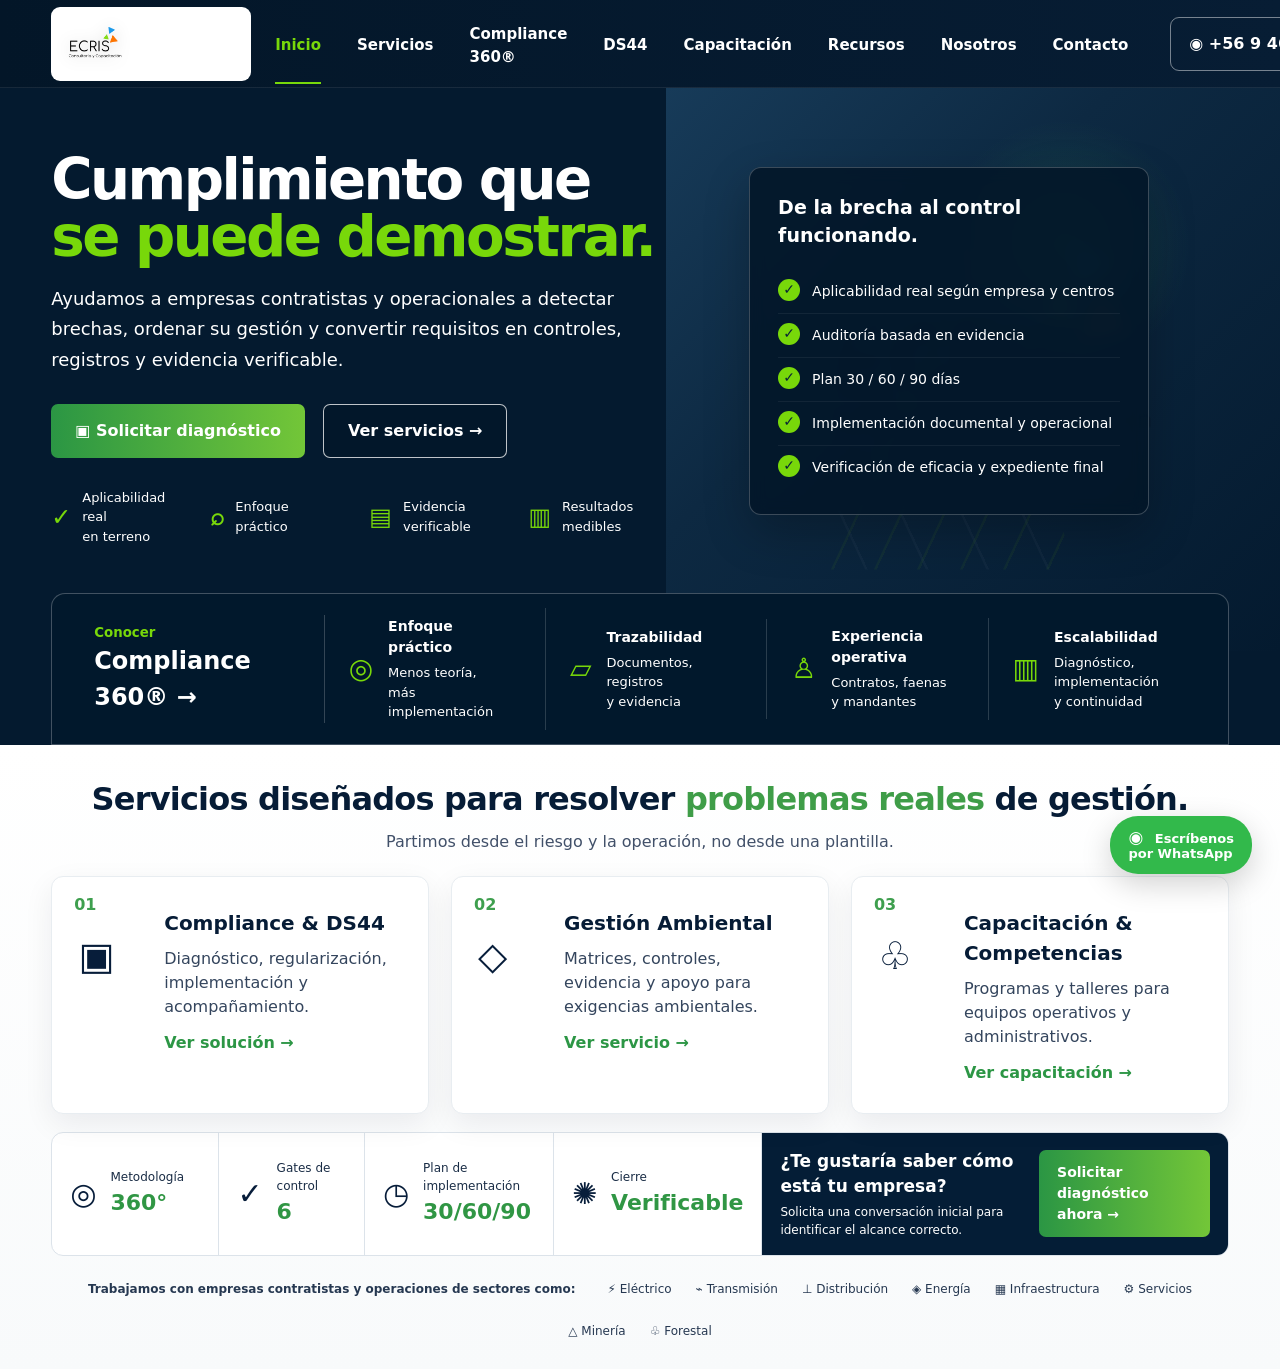
==== index.html @ ca7d7c3d "Mejorar contraste del logo ECRIS en inicio" ====
<!doctype html>
<html lang="es">
<head>
<meta charset="utf-8">
<meta name="viewport" content="width=device-width,initial-scale=1">
<title>ECRIS | Consultoría, Cumplimiento y Capacitación</title>
<meta name="description" content="ECRIS ayuda a empresas contratistas y operacionales a detectar brechas, ordenar su gestión y convertir requisitos en controles, registros y evidencia verificable.">
<meta name="robots" content="index,follow">
<meta property="og:type" content="website">
<meta property="og:title" content="ECRIS | Cumplimiento que se puede demostrar">
<meta property="og:description" content="Consultoría técnica, DS44, gestión ambiental, documentación y capacitación para empresas con operación en terreno.">
<meta property="og:locale" content="es_CL">
<link rel="stylesheet" href="./assets/css/styles.css">
</head>
<body>
<header class="site-header">
  <div class="container nav-wrap">
    <a class="logo-link" href="./index.html" aria-label="ECRIS Inicio"><span style="background:#fff;border-radius:9px;padding:3px 9px;display:inline-flex"><img src="./ECRIS%20logo%201.png" alt="ECRIS Consultoría y Capacitación" class="logo-img"></span></a>
    <button class="menu-btn" aria-label="Abrir menú">☰</button>
    <nav class="menu">
      <a class="active" href="./index.html">Inicio</a><a href="./servicios/">Servicios</a><a href="./compliance360.html">Compliance 360®</a><a href="./compliance360.html">DS44</a><a href="./capacitacion.html">Capacitación</a><a href="./recursos/">Recursos</a><a href="./nosotros.html">Nosotros</a><a href="./contacto.html">Contacto</a>
    </nav>
    <a class="wa-top" href="https://wa.me/56946656213?text=Hola%20ECRIS,%20quiero%20solicitar%20informaci%C3%B3n" target="_blank" rel="noopener">◉ +56 9 4665 6213</a>
  </div>
</header>
<main>
<section class="hero-modern"><div class="hero-bg"></div><div class="container hero-layout"><div class="hero-copy"><h1>Cumplimiento que<br><span>se puede demostrar.</span></h1><p>Ayudamos a empresas contratistas y operacionales a detectar brechas, ordenar su gestión y convertir requisitos en controles, registros y evidencia verificable.</p><div class="hero-actions"><a class="btn btn-green" href="./contacto.html">▣ Solicitar diagnóstico</a><a class="btn btn-outline" href="./servicios/">Ver servicios →</a></div><div class="micro-benefits"><div><b>✓</b><span>Aplicabilidad real<br>en terreno</span></div><div><b>⌕</b><span>Enfoque<br>práctico</span></div><div><b>▤</b><span>Evidencia<br>verificable</span></div><div><b>▥</b><span>Resultados<br>medibles</span></div></div></div><div class="hero-right"><div class="control-card"><h3>De la brecha al control funcionando.</h3><ul><li>Aplicabilidad real según empresa y centros</li><li>Auditoría basada en evidencia</li><li>Plan 30 / 60 / 90 días</li><li>Implementación documental y operacional</li><li>Verificación de eficacia y expediente final</li></ul></div></div></div><div class="container value-bar"><a class="value-main" href="./compliance360.html"><small>Conocer</small><strong>Compliance 360® →</strong></a><div class="value-item"><span>◎</span><div><strong>Enfoque práctico</strong><small>Menos teoría,<br>más implementación</small></div></div><div class="value-item"><span>▱</span><div><strong>Trazabilidad</strong><small>Documentos, registros<br>y evidencia</small></div></div><div class="value-item"><span>♙</span><div><strong>Experiencia operativa</strong><small>Contratos, faenas<br>y mandantes</small></div></div><div class="value-item"><span>▥</span><div><strong>Escalabilidad</strong><small>Diagnóstico, implementación<br>y continuidad</small></div></div></div></section>
<section class="services-home"><div class="container"><div class="section-title"><h2>Servicios diseñados para resolver <span>problemas reales</span> de gestión.</h2><p>Partimos desde el riesgo y la operación, no desde una plantilla.</p></div><div class="service-grid"><article class="service-card"><span class="num">01</span><div class="service-icon">▣</div><div><h3>Compliance & DS44</h3><p>Diagnóstico, regularización, implementación y acompañamiento.</p><a href="./compliance360.html">Ver solución →</a></div></article><article class="service-card"><span class="num">02</span><div class="service-icon">◇</div><div><h3>Gestión Ambiental</h3><p>Matrices, controles, evidencia y apoyo para exigencias ambientales.</p><a href="./gestion-ambiental.html">Ver servicio →</a></div></article><article class="service-card"><span class="num">03</span><div class="service-icon">♧</div><div><h3>Capacitación & Competencias</h3><p>Programas y talleres para equipos operativos y administrativos.</p><a href="./capacitacion.html">Ver capacitación →</a></div></article></div><div class="results-row"><div class="result"><span>◎</span><div><small>Metodología</small><strong>360°</strong></div></div><div class="result"><span>✓</span><div><small>Gates de control</small><strong>6</strong></div></div><div class="result"><span>◷</span><div><small>Plan de implementación</small><strong>30/60/90</strong></div></div><div class="result"><span>✺</span><div><small>Cierre</small><strong>Verificable</strong></div></div><div class="diagnostic-box"><div><strong>¿Te gustaría saber cómo está tu empresa?</strong><small>Solicita una conversación inicial para identificar el alcance correcto.</small></div><a class="btn btn-green small" href="./contacto.html">Solicitar diagnóstico ahora →</a></div></div><div class="sector-row"><strong>Trabajamos con empresas contratistas y operaciones de sectores como:</strong><span>⚡ Eléctrico</span><span>⌁ Transmisión</span><span>⊥ Distribución</span><span>◈ Energía</span><span>▦ Infraestructura</span><span>⚙ Servicios</span><span>△ Minería</span><span>♧ Forestal</span></div></div></section>
</main><a class="wa-float" href="https://wa.me/56946656213?text=Hola%20ECRIS,%20quiero%20solicitar%20informaci%C3%B3n" target="_blank" rel="noopener"><span>◉</span> Escríbenos<br>por WhatsApp</a><script src="./assets/js/main.js"></script></body></html>
---- assets/css/styles.css ----
:root{--navy:#041a2f;--navy2:#082d4b;--ink:#061c36;--green:#78d80a;--green2:#2f9b44;--white:#fff;--muted:#5d6b7c;--line:#dfe6ed;--off:#f7f9fb}
*{box-sizing:border-box}html{scroll-behavior:smooth}body{margin:0;font-family:Inter,ui-sans-serif,system-ui,-apple-system,"Segoe UI",Roboto,Arial,sans-serif;color:var(--ink);background:#fff;line-height:1.5}a{text-decoration:none;color:inherit}.container{width:min(1440px,92%);margin:auto}
.site-header{height:88px;background:linear-gradient(90deg,#031628,#071d34);position:sticky;top:0;z-index:50;border-bottom:1px solid rgba(255,255,255,.08)}.nav-wrap{height:100%;display:flex;align-items:center;gap:24px}.logo-link{width:220px;display:flex;align-items:center}.logo-img{width:182px;height:68px;object-fit:contain;object-position:left center;filter:drop-shadow(0 2px 8px rgba(0,0,0,.22))}.menu{display:flex;gap:36px;align-items:center;margin-left:auto}.menu a{color:#fff;font-weight:750;font-size:15px;padding:31px 0 25px;border-bottom:2px solid transparent}.menu a:hover,.menu a.active{color:var(--green);border-bottom-color:var(--green)}.wa-top{margin-left:18px;color:#fff;border:1px solid rgba(255,255,255,.45);padding:14px 18px;border-radius:9px;font-weight:800;white-space:nowrap}.menu-btn{display:none}
.hero-modern{position:relative;background:var(--navy);color:#fff;overflow:hidden;padding-bottom:0}.hero-bg{position:absolute;right:0;top:0;width:48%;height:calc(100% - 94px);background:radial-gradient(circle at 65% 28%,rgba(55,154,94,.24),transparent 22%),linear-gradient(135deg,#173b59 0%,#0d2942 38%,#041a2f 100%)}.hero-modern:after{content:'';position:absolute;right:-3%;top:55px;width:52%;height:410px;background:url('../../ECRIS%20logo%201.png') center/contain no-repeat;opacity:.13;filter:saturate(.8);pointer-events:none}.hero-layout{position:relative;z-index:2;min-height:505px;display:grid;grid-template-columns:1.05fr .95fr;align-items:center}.hero-copy{padding:42px 0 26px;max-width:700px}.hero-copy h1{margin:0 0 18px;font-size:clamp(46px,4.4vw,72px);line-height:1.02;letter-spacing:-.045em;color:#fff}.hero-copy h1 span{color:var(--green)}.hero-copy>p{font-size:18px;line-height:1.7;max-width:610px;color:#fff}.hero-actions{display:flex;gap:18px;margin:28px 0 30px}.btn{display:inline-flex;align-items:center;justify-content:center;padding:14px 24px;border-radius:7px;font-weight:850}.btn-green{background:linear-gradient(90deg,#2b9644,#73c638);color:#fff}.btn-green:hover{filter:brightness(1.07)}.btn-outline{border:1px solid rgba(255,255,255,.75);color:#fff;background:rgba(3,18,33,.28)}.btn.small{padding:12px 18px;font-size:14px}.micro-benefits{display:grid;grid-template-columns:repeat(4,1fr);max-width:660px;gap:18px}.micro-benefits div{display:flex;gap:11px;align-items:center;font-size:13px}.micro-benefits b{color:var(--green);font-size:24px}.hero-right{display:flex;justify-content:center;align-items:center;position:relative}.hero-right:after{content:'';position:absolute;right:4%;bottom:-55px;width:520px;height:330px;opacity:.18;background:repeating-linear-gradient(115deg,transparent 0 36px,rgba(126,216,10,.35) 37px 39px),repeating-linear-gradient(65deg,transparent 0 52px,rgba(255,255,255,.18) 53px 55px);clip-path:polygon(47% 0,53% 0,75% 100%,25% 100%);pointer-events:none}.control-card{position:relative;z-index:2;width:min(400px,88%);background:rgba(3,22,40,.88);border:1px solid rgba(255,255,255,.22);border-radius:12px;padding:25px 28px;box-shadow:0 18px 46px rgba(0,0,0,.24);backdrop-filter:blur(8px)}.control-card h3{font-size:19px;margin:0 0 20px}.control-card ul{list-style:none;padding:0;margin:0}.control-card li{position:relative;padding:11px 0 11px 34px;border-bottom:1px solid rgba(255,255,255,.06);font-size:14px}.control-card li:last-child{border:0}.control-card li:before{content:'✓';position:absolute;left:0;top:9px;width:22px;height:22px;border-radius:50%;display:grid;place-items:center;background:var(--green);color:#082337;font-weight:900}
.value-bar{position:relative;z-index:4;min-height:102px;background:rgba(2,24,44,.96);border:1px solid rgba(255,255,255,.25);border-radius:14px 14px 0 0;display:grid;grid-template-columns:1.15fr repeat(4,1fr);align-items:center;padding:14px 18px}.value-main,.value-item{padding:8px 24px;min-height:70px;display:flex;align-items:center}.value-main{flex-direction:column;align-items:flex-start;justify-content:center;border-right:1px solid rgba(255,255,255,.2)}.value-main small{color:var(--green);font-weight:800}.value-main strong{font-size:24px}.value-item{gap:15px;border-right:1px solid rgba(255,255,255,.16)}.value-item:last-child{border-right:0}.value-item>span{color:var(--green);font-size:28px}.value-item strong,.value-item small{display:block}.value-item strong{font-size:14px}.value-item small{font-size:13px;color:#fff;margin-top:5px}
.services-home{background:linear-gradient(#fff,#f8fafb);padding:30px 0 24px}.section-title{text-align:center;margin:0 auto 22px}.section-title h2{margin:0;font-size:32px;letter-spacing:-.025em}.section-title h2 span{color:#3f9d48}.section-title p{margin:7px 0;color:#415069}.service-grid{display:grid;grid-template-columns:repeat(3,1fr);gap:22px}.service-card{position:relative;display:grid;grid-template-columns:70px 1fr;gap:16px;min-height:155px;padding:28px 26px;background:#fff;border:1px solid #e8edf1;border-radius:12px;box-shadow:0 10px 30px rgba(0,17,38,.07)}.service-card .num{position:absolute;top:16px;left:22px;color:#3e9f4e;font-size:16px;font-weight:900}.service-icon{font-size:38px;color:#071d3a;margin-top:23px}.service-card h3{margin:3px 0 9px;font-size:20px}.service-card p{margin:0 0 12px;color:#34455d}.service-card a{color:#2c9645;font-weight:800}.results-row{margin-top:18px;display:grid;grid-template-columns:1.15fr 1fr 1.3fr 1.25fr 3.2fr;border:1px solid #dce3ea;border-radius:12px;background:#fff;overflow:hidden}.result{display:flex;align-items:center;gap:14px;padding:18px;border-right:1px solid #dce3ea}.result>span{font-size:30px;color:#071d3a}.result small,.result strong{display:block}.result small{font-size:12px;color:#1a2d46}.result strong{font-size:22px;color:#309644}.diagnostic-box{background:#041d36;color:#fff;display:flex;justify-content:space-between;gap:18px;align-items:center;padding:16px 18px}.diagnostic-box strong,.diagnostic-box small{display:block}.diagnostic-box strong{font-size:17px}.diagnostic-box small{font-size:12px;margin-top:3px}.sector-row{display:flex;align-items:center;justify-content:center;gap:24px;flex-wrap:wrap;padding:24px 0 5px;font-size:12px;color:#263851}.sector-row strong{margin-right:8px}.sector-row span{white-space:nowrap}.wa-float{position:fixed;right:28px;bottom:26px;z-index:80;background:#32b94b;color:#fff;padding:12px 18px;border-radius:28px;font-weight:800;box-shadow:0 10px 30px rgba(0,0,0,.18);font-size:13px;line-height:1.15}.wa-float span{font-size:17px;margin-right:7px}
@media(max-width:1150px){.menu{gap:18px}.menu a{font-size:13px}.wa-top{display:none}.hero-bg{width:54%}.value-bar{grid-template-columns:1.2fr 1fr 1fr}.value-item:nth-last-child(-n+2){display:none}.results-row{grid-template-columns:repeat(2,1fr)}.diagnostic-box{grid-column:1/-1}.service-grid{gap:14px}}
@media(max-width:850px){.site-header{height:72px}.logo-link{width:auto}.logo-img{width:145px;height:58px}.menu-btn{display:block;margin-left:auto;background:transparent;border:1px solid rgba(255,255,255,.3);color:#fff;border-radius:8px;padding:8px 10px}.menu{display:none;position:absolute;left:0;right:0;top:72px;background:#061d34;flex-direction:column;align-items:flex-start;padding:18px 5%;gap:0}.menu.open{display:flex}.menu a{width:100%;padding:12px 0;border-bottom:1px solid rgba(255,255,255,.08)}.hero-bg{width:100%;height:43%;top:auto;bottom:102px;opacity:.5}.hero-layout{grid-template-columns:1fr;min-height:760px}.hero-copy{padding-top:40px}.hero-right{justify-content:flex-start}.control-card{margin-bottom:135px}.value-bar{grid-template-columns:1fr 1fr;border-radius:10px 10px 0 0}.value-main{grid-column:1/-1;border-right:0;border-bottom:1px solid rgba(255,255,255,.15)}.value-item{border-right:0}.service-grid{grid-template-columns:1fr}.micro-benefits{grid-template-columns:1fr 1fr}.results-row{grid-template-columns:1fr}.result{border-bottom:1px solid #dce3ea}.diagnostic-box{grid-column:auto;flex-direction:column;align-items:flex-start}.sector-row{justify-content:flex-start}.wa-float{right:16px;bottom:16px}.hero-modern:after{width:90%;right:-15%;opacity:.1}}
@media(max-width:560px){.hero-copy h1{font-size:46px}.hero-copy>p{font-size:16px}.hero-actions{flex-direction:column}.hero-actions .btn{width:100%}.micro-benefits{grid-template-columns:1fr 1fr}.value-bar{grid-template-columns:1fr}.value-item{border-bottom:1px solid rgba(255,255,255,.12)}.section-title h2{font-size:27px}.service-card{grid-template-columns:55px 1fr;padding:24px 18px}.wa-float{font-size:0;width:52px;height:52px;padding:0;display:grid;place-items:center}.wa-float span{font-size:24px;margin:0}}
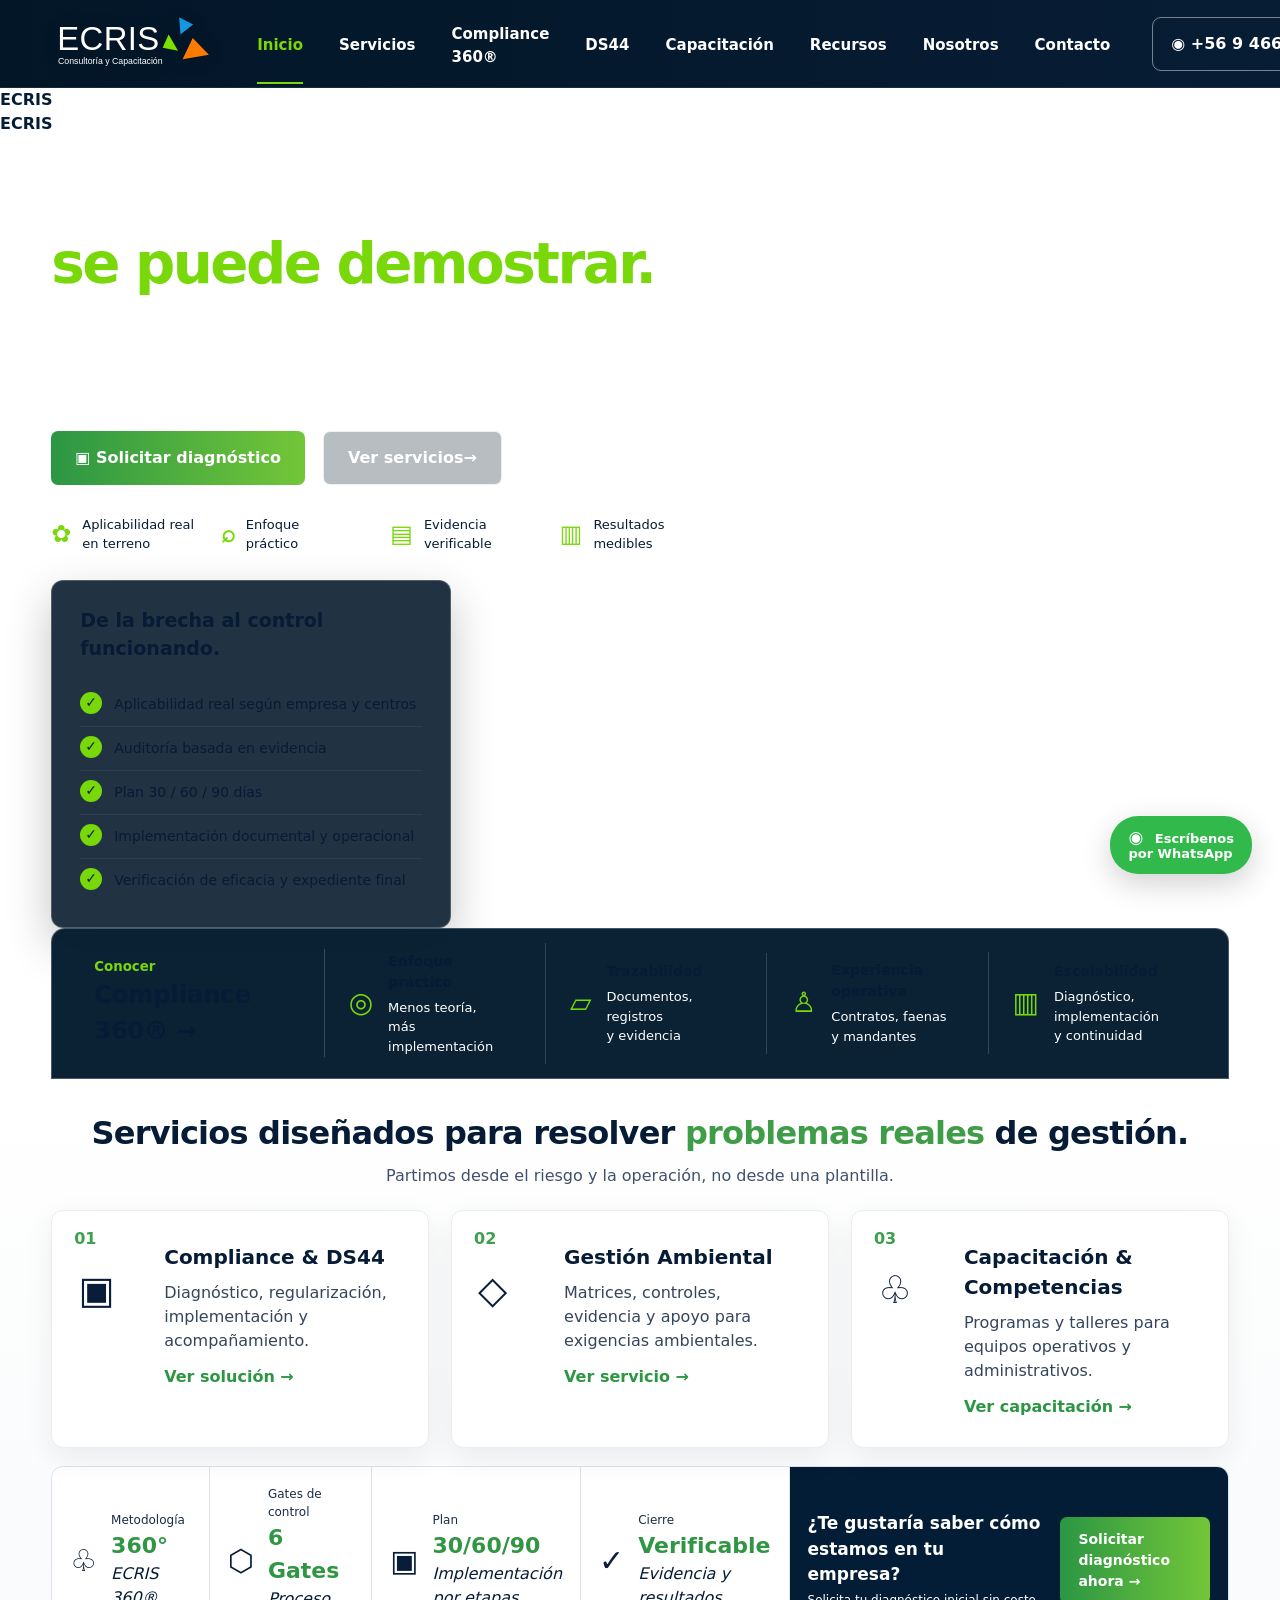
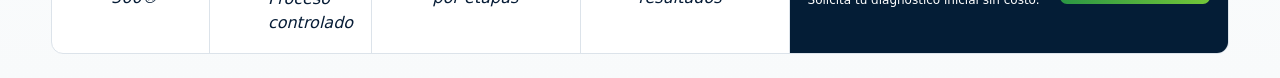
==== commit f6dd3751: "Aplicar portada ECRIS aprobada con logo blanco único" ====
--- a/index.html
+++ b/index.html
@@ -1,29 +1 @@
-<!doctype html>
-<html lang="es">
-<head>
-<meta charset="utf-8">
-<meta name="viewport" content="width=device-width,initial-scale=1">
-<title>ECRIS | Consultoría, Cumplimiento y Capacitación</title>
-<meta name="description" content="ECRIS ayuda a empresas contratistas y operacionales a detectar brechas, ordenar su gestión y convertir requisitos en controles, registros y evidencia verificable.">
-<meta name="robots" content="index,follow">
-<meta property="og:type" content="website">
-<meta property="og:title" content="ECRIS | Cumplimiento que se puede demostrar">
-<meta property="og:description" content="Consultoría técnica, DS44, gestión ambiental, documentación y capacitación para empresas con operación en terreno.">
-<meta property="og:locale" content="es_CL">
-<link rel="stylesheet" href="./assets/css/styles.css">
-</head>
-<body>
-<header class="site-header">
-  <div class="container nav-wrap">
-    <a class="logo-link" href="./index.html" aria-label="ECRIS Inicio"><span style="background:#fff;border-radius:9px;padding:3px 9px;display:inline-flex"><img src="./ECRIS%20logo%201.png" alt="ECRIS Consultoría y Capacitación" class="logo-img"></span></a>
-    <button class="menu-btn" aria-label="Abrir menú">☰</button>
-    <nav class="menu">
-      <a class="active" href="./index.html">Inicio</a><a href="./servicios/">Servicios</a><a href="./compliance360.html">Compliance 360®</a><a href="./compliance360.html">DS44</a><a href="./capacitacion.html">Capacitación</a><a href="./recursos/">Recursos</a><a href="./nosotros.html">Nosotros</a><a href="./contacto.html">Contacto</a>
-    </nav>
-    <a class="wa-top" href="https://wa.me/56946656213?text=Hola%20ECRIS,%20quiero%20solicitar%20informaci%C3%B3n" target="_blank" rel="noopener">◉ +56 9 4665 6213</a>
-  </div>
-</header>
-<main>
-<section class="hero-modern"><div class="hero-bg"></div><div class="container hero-layout"><div class="hero-copy"><h1>Cumplimiento que<br><span>se puede demostrar.</span></h1><p>Ayudamos a empresas contratistas y operacionales a detectar brechas, ordenar su gestión y convertir requisitos en controles, registros y evidencia verificable.</p><div class="hero-actions"><a class="btn btn-green" href="./contacto.html">▣ Solicitar diagnóstico</a><a class="btn btn-outline" href="./servicios/">Ver servicios →</a></div><div class="micro-benefits"><div><b>✓</b><span>Aplicabilidad real<br>en terreno</span></div><div><b>⌕</b><span>Enfoque<br>práctico</span></div><div><b>▤</b><span>Evidencia<br>verificable</span></div><div><b>▥</b><span>Resultados<br>medibles</span></div></div></div><div class="hero-right"><div class="control-card"><h3>De la brecha al control funcionando.</h3><ul><li>Aplicabilidad real según empresa y centros</li><li>Auditoría basada en evidencia</li><li>Plan 30 / 60 / 90 días</li><li>Implementación documental y operacional</li><li>Verificación de eficacia y expediente final</li></ul></div></div></div><div class="container value-bar"><a class="value-main" href="./compliance360.html"><small>Conocer</small><strong>Compliance 360® →</strong></a><div class="value-item"><span>◎</span><div><strong>Enfoque práctico</strong><small>Menos teoría,<br>más implementación</small></div></div><div class="value-item"><span>▱</span><div><strong>Trazabilidad</strong><small>Documentos, registros<br>y evidencia</small></div></div><div class="value-item"><span>♙</span><div><strong>Experiencia operativa</strong><small>Contratos, faenas<br>y mandantes</small></div></div><div class="value-item"><span>▥</span><div><strong>Escalabilidad</strong><small>Diagnóstico, implementación<br>y continuidad</small></div></div></div></section>
-<section class="services-home"><div class="container"><div class="section-title"><h2>Servicios diseñados para resolver <span>problemas reales</span> de gestión.</h2><p>Partimos desde el riesgo y la operación, no desde una plantilla.</p></div><div class="service-grid"><article class="service-card"><span class="num">01</span><div class="service-icon">▣</div><div><h3>Compliance & DS44</h3><p>Diagnóstico, regularización, implementación y acompañamiento.</p><a href="./compliance360.html">Ver solución →</a></div></article><article class="service-card"><span class="num">02</span><div class="service-icon">◇</div><div><h3>Gestión Ambiental</h3><p>Matrices, controles, evidencia y apoyo para exigencias ambientales.</p><a href="./gestion-ambiental.html">Ver servicio →</a></div></article><article class="service-card"><span class="num">03</span><div class="service-icon">♧</div><div><h3>Capacitación & Competencias</h3><p>Programas y talleres para equipos operativos y administrativos.</p><a href="./capacitacion.html">Ver capacitación →</a></div></article></div><div class="results-row"><div class="result"><span>◎</span><div><small>Metodología</small><strong>360°</strong></div></div><div class="result"><span>✓</span><div><small>Gates de control</small><strong>6</strong></div></div><div class="result"><span>◷</span><div><small>Plan de implementación</small><strong>30/60/90</strong></div></div><div class="result"><span>✺</span><div><small>Cierre</small><strong>Verificable</strong></div></div><div class="diagnostic-box"><div><strong>¿Te gustaría saber cómo está tu empresa?</strong><small>Solicita una conversación inicial para identificar el alcance correcto.</small></div><a class="btn btn-green small" href="./contacto.html">Solicitar diagnóstico ahora →</a></div></div><div class="sector-row"><strong>Trabajamos con empresas contratistas y operaciones de sectores como:</strong><span>⚡ Eléctrico</span><span>⌁ Transmisión</span><span>⊥ Distribución</span><span>◈ Energía</span><span>▦ Infraestructura</span><span>⚙ Servicios</span><span>△ Minería</span><span>♧ Forestal</span></div></div></section>
-</main><a class="wa-float" href="https://wa.me/56946656213?text=Hola%20ECRIS,%20quiero%20solicitar%20informaci%C3%B3n" target="_blank" rel="noopener"><span>◉</span> Escríbenos<br>por WhatsApp</a><script src="./assets/js/main.js"></script></body></html>+<!doctype html><html lang="es"><head><meta charset="utf-8"><meta name="viewport" content="width=device-width,initial-scale=1"><title>ECRIS | Consultoría, Cumplimiento y Capacitación</title><meta name="description" content="ECRIS ayuda a empresas contratistas y operacionales a detectar brechas, ordenar su gestión y convertir requisitos en controles, registros y evidencia verificable."><meta name="robots" content="index,follow"><meta property="og:type" content="website"><meta property="og:title" content="ECRIS | Cumplimiento que se puede demostrar"><meta property="og:description" content="Consultoría técnica, DS44, gestión ambiental y capacitación para empresas con operación en terreno."><link rel="stylesheet" href="./assets/css/styles.css"></head><body><header class="site-header"><div class="container nav-wrap"><a class="logo-link" href="./index.html" aria-label="ECRIS Inicio"><img src="./assets/ecris-logo-white.svg" alt="ECRIS Consultoría y Capacitación" class="logo-img logo-white"></a><button class="menu-btn" aria-label="Abrir menú">☰</button><nav class="menu"><a class="active" href="./index.html">Inicio</a><a href="./servicios/">Servicios</a><a href="./compliance360.html">Compliance 360®</a><a href="./compliance360.html">DS44</a><a href="./capacitacion.html">Capacitación</a><a href="./recursos/">Recursos</a><a href="./nosotros.html">Nosotros</a><a href="./contacto.html">Contacto</a></nav><a class="wa-top" href="https://wa.me/56946656213?text=Hola%20ECRIS,%20quiero%20solicitar%20informaci%C3%B3n" target="_blank" rel="noopener"><span>◉</span> +56 9 4665 6213</a></div></header><main><section class="hero-approved"><div class="hero-photo-art" aria-hidden="true"><div class="mountains"></div><div class="tower"><i></i><i></i><i></i><i></i><i></i></div><div class="worker worker-one"><span class="helmet"></span><span class="body"></span><b>ECRIS</b></div><div class="worker worker-two"><span class="helmet"></span><span class="body"></span><b>ECRIS</b></div></div><div class="container hero-approved-grid"><div class="hero-copy approved-copy"><h1>Cumplimiento que<br><span>se puede demostrar.</span></h1><p>Ayudamos a empresas contratistas y operacionales a detectar brechas, ordenar su gestión y convertir requisitos en controles, registros y evidencia verificable.</p><div class="hero-actions"><a class="btn btn-green" href="./contacto.html">▣ Solicitar diagnóstico</a><a class="btn btn-outline" href="./servicios/">Ver servicios <span>→</span></a></div><div class="micro-benefits approved-benefits"><div><b>✿</b><span>Aplicabilidad real<br>en terreno</span></div><div><b>⌕</b><span>Enfoque<br>práctico</span></div><div><b>▤</b><span>Evidencia<br>verificable</span></div><div><b>▥</b><span>Resultados<br>medibles</span></div></div></div><div class="hero-center"><div class="control-card approved-card"><h3>De la brecha al control funcionando.</h3><ul><li>Aplicabilidad real según empresa y centros</li><li>Auditoría basada en evidencia</li><li>Plan 30 / 60 / 90 días</li><li>Implementación documental y operacional</li><li>Verificación de eficacia y expediente final</li></ul></div></div></div><div class="container value-bar approved-value"><a class="value-main" href="./compliance360.html"><small>Conocer</small><strong>Compliance 360® →</strong></a><div class="value-item"><span>◎</span><div><strong>Enfoque práctico</strong><small>Menos teoría,<br>más implementación</small></div></div><div class="value-item"><span>▱</span><div><strong>Trazabilidad</strong><small>Documentos, registros<br>y evidencia</small></div></div><div class="value-item"><span>♙</span><div><strong>Experiencia operativa</strong><small>Contratos, faenas<br>y mandantes</small></div></div><div class="value-item"><span>▥</span><div><strong>Escalabilidad</strong><small>Diagnóstico, implementación<br>y continuidad</small></div></div></div></section><section class="services-home approved-services"><div class="container"><div class="section-title"><h2>Servicios diseñados para resolver <span>problemas reales</span> de gestión.</h2><p>Partimos desde el riesgo y la operación, no desde una plantilla.</p></div><div class="service-grid"><article class="service-card"><span class="num">01</span><div class="service-icon">▣</div><div><h3>Compliance & DS44</h3><p>Diagnóstico, regularización, implementación y acompañamiento.</p><a href="./compliance360.html">Ver solución →</a></div></article><article class="service-card"><span class="num">02</span><div class="service-icon">◇</div><div><h3>Gestión Ambiental</h3><p>Matrices, controles, evidencia y apoyo para exigencias ambientales.</p><a href="./gestion-ambiental.html">Ver servicio →</a></div></article><article class="service-card"><span class="num">03</span><div class="service-icon">♧</div><div><h3>Capacitación & Competencias</h3><p>Programas y talleres para equipos operativos y administrativos.</p><a href="./capacitacion.html">Ver capacitación →</a></div></article></div><div class="results-row approved-results"><div class="result"><span>♧</span><div><small>Metodología</small><strong>360°</strong><em>ECRIS 360®</em></div></div><div class="result"><span>⬡</span><div><small>Gates de control</small><strong>6 Gates</strong><em>Proceso controlado</em></div></div><div class="result"><span>▣</span><div><small>Plan</small><strong>30/60/90</strong><em>Implementación por etapas</em></div></div><div class="result"><span>✓</span><div><small>Cierre</small><strong>Verificable</strong><em>Evidencia y resultados</em></div></div><div class="diagnostic-box"><div><strong>¿Te gustaría saber cómo estamos en tu empresa?</strong><small>Solicita tu diagnóstico inicial sin costo.</small></div><a class="btn btn-green small" href="./contacto.html">Solicitar diagnóstico ahora →</a></div></div></div></section></main><a class="wa-float" href="https://wa.me/56946656213?text=Hola%20ECRIS,%20quiero%20solicitar%20informaci%C3%B3n" target="_blank" rel="noopener"><span>◉</span> Escríbenos<br>por WhatsApp</a><script src="./assets/js/main.js"></script></body></html>
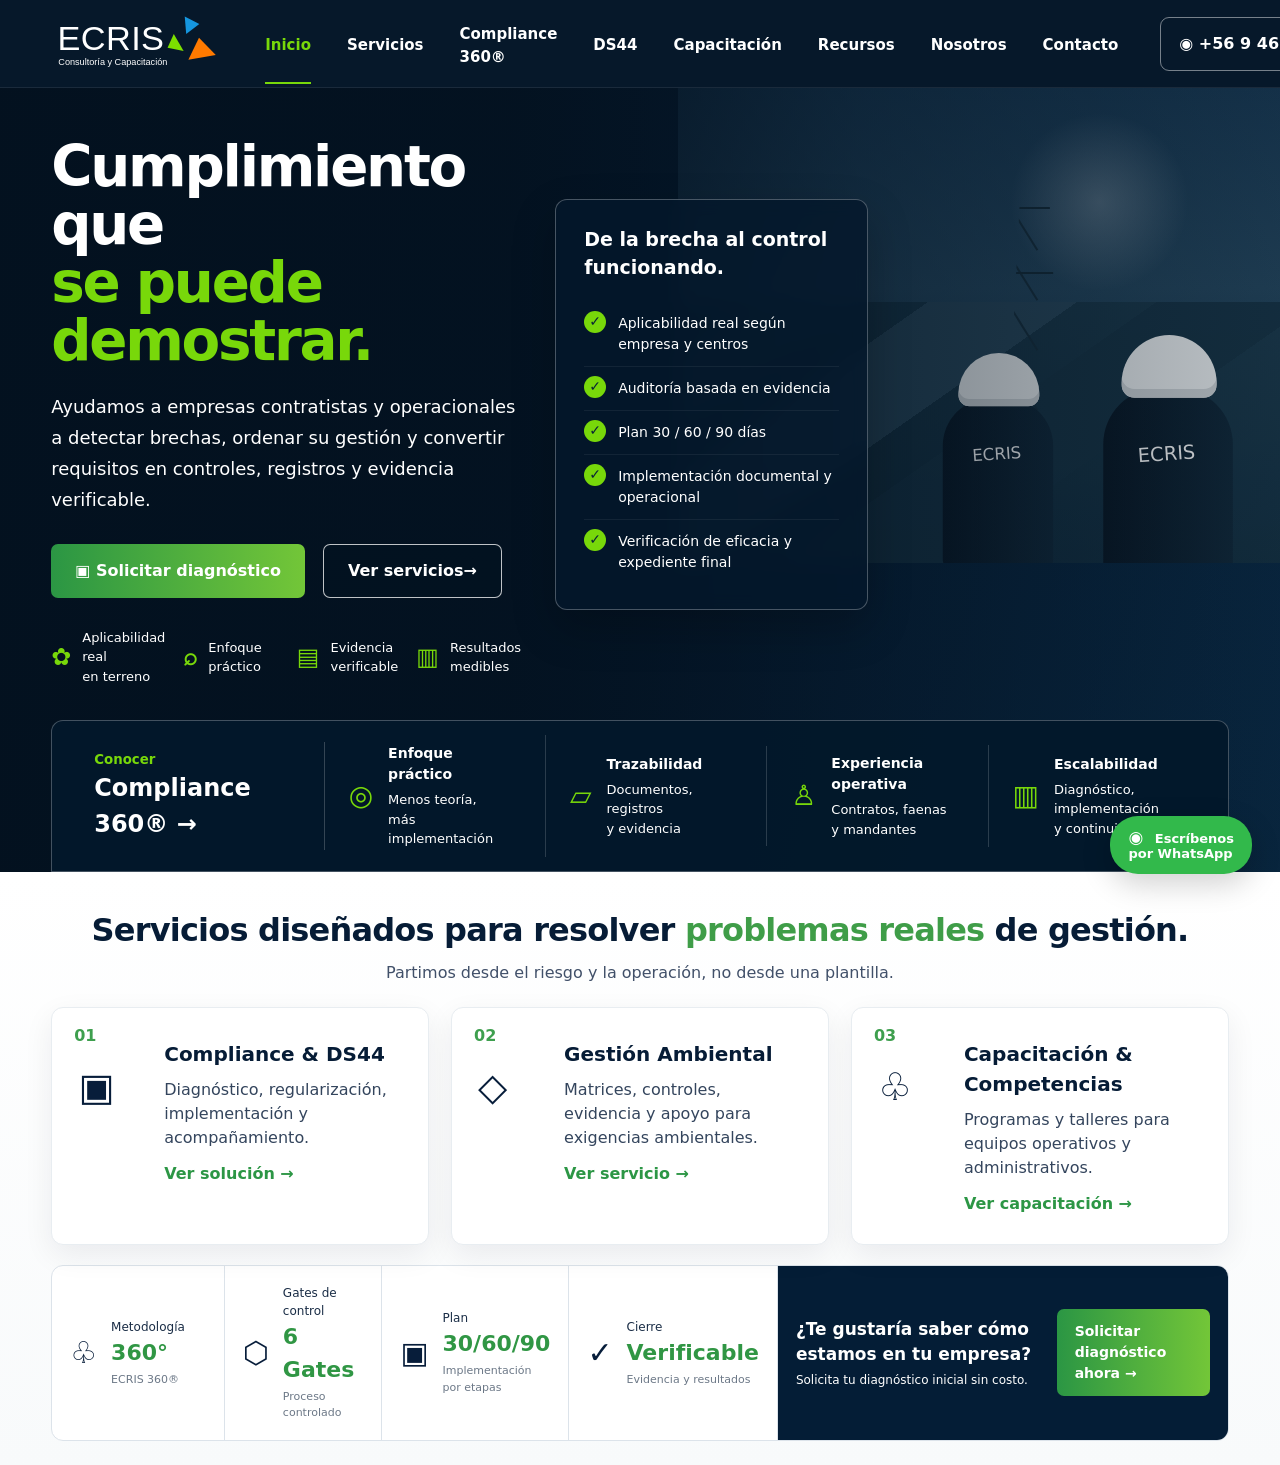
==== commit 8ac7b179: "Pulir portada visual ECRIS aprobada" ====
--- a/index.html
+++ b/index.html
@@ -1 +1 @@
-<!doctype html><html lang="es"><head><meta charset="utf-8"><meta name="viewport" content="width=device-width,initial-scale=1"><title>ECRIS | Consultoría, Cumplimiento y Capacitación</title><meta name="description" content="ECRIS ayuda a empresas contratistas y operacionales a detectar brechas, ordenar su gestión y convertir requisitos en controles, registros y evidencia verificable."><meta name="robots" content="index,follow"><meta property="og:type" content="website"><meta property="og:title" content="ECRIS | Cumplimiento que se puede demostrar"><meta property="og:description" content="Consultoría técnica, DS44, gestión ambiental y capacitación para empresas con operación en terreno."><link rel="stylesheet" href="./assets/css/styles.css"></head><body><header class="site-header"><div class="container nav-wrap"><a class="logo-link" href="./index.html" aria-label="ECRIS Inicio"><img src="./assets/ecris-logo-white.svg" alt="ECRIS Consultoría y Capacitación" class="logo-img logo-white"></a><button class="menu-btn" aria-label="Abrir menú">☰</button><nav class="menu"><a class="active" href="./index.html">Inicio</a><a href="./servicios/">Servicios</a><a href="./compliance360.html">Compliance 360®</a><a href="./compliance360.html">DS44</a><a href="./capacitacion.html">Capacitación</a><a href="./recursos/">Recursos</a><a href="./nosotros.html">Nosotros</a><a href="./contacto.html">Contacto</a></nav><a class="wa-top" href="https://wa.me/56946656213?text=Hola%20ECRIS,%20quiero%20solicitar%20informaci%C3%B3n" target="_blank" rel="noopener"><span>◉</span> +56 9 4665 6213</a></div></header><main><section class="hero-approved"><div class="hero-photo-art" aria-hidden="true"><div class="mountains"></div><div class="tower"><i></i><i></i><i></i><i></i><i></i></div><div class="worker worker-one"><span class="helmet"></span><span class="body"></span><b>ECRIS</b></div><div class="worker worker-two"><span class="helmet"></span><span class="body"></span><b>ECRIS</b></div></div><div class="container hero-approved-grid"><div class="hero-copy approved-copy"><h1>Cumplimiento que<br><span>se puede demostrar.</span></h1><p>Ayudamos a empresas contratistas y operacionales a detectar brechas, ordenar su gestión y convertir requisitos en controles, registros y evidencia verificable.</p><div class="hero-actions"><a class="btn btn-green" href="./contacto.html">▣ Solicitar diagnóstico</a><a class="btn btn-outline" href="./servicios/">Ver servicios <span>→</span></a></div><div class="micro-benefits approved-benefits"><div><b>✿</b><span>Aplicabilidad real<br>en terreno</span></div><div><b>⌕</b><span>Enfoque<br>práctico</span></div><div><b>▤</b><span>Evidencia<br>verificable</span></div><div><b>▥</b><span>Resultados<br>medibles</span></div></div></div><div class="hero-center"><div class="control-card approved-card"><h3>De la brecha al control funcionando.</h3><ul><li>Aplicabilidad real según empresa y centros</li><li>Auditoría basada en evidencia</li><li>Plan 30 / 60 / 90 días</li><li>Implementación documental y operacional</li><li>Verificación de eficacia y expediente final</li></ul></div></div></div><div class="container value-bar approved-value"><a class="value-main" href="./compliance360.html"><small>Conocer</small><strong>Compliance 360® →</strong></a><div class="value-item"><span>◎</span><div><strong>Enfoque práctico</strong><small>Menos teoría,<br>más implementación</small></div></div><div class="value-item"><span>▱</span><div><strong>Trazabilidad</strong><small>Documentos, registros<br>y evidencia</small></div></div><div class="value-item"><span>♙</span><div><strong>Experiencia operativa</strong><small>Contratos, faenas<br>y mandantes</small></div></div><div class="value-item"><span>▥</span><div><strong>Escalabilidad</strong><small>Diagnóstico, implementación<br>y continuidad</small></div></div></div></section><section class="services-home approved-services"><div class="container"><div class="section-title"><h2>Servicios diseñados para resolver <span>problemas reales</span> de gestión.</h2><p>Partimos desde el riesgo y la operación, no desde una plantilla.</p></div><div class="service-grid"><article class="service-card"><span class="num">01</span><div class="service-icon">▣</div><div><h3>Compliance & DS44</h3><p>Diagnóstico, regularización, implementación y acompañamiento.</p><a href="./compliance360.html">Ver solución →</a></div></article><article class="service-card"><span class="num">02</span><div class="service-icon">◇</div><div><h3>Gestión Ambiental</h3><p>Matrices, controles, evidencia y apoyo para exigencias ambientales.</p><a href="./gestion-ambiental.html">Ver servicio →</a></div></article><article class="service-card"><span class="num">03</span><div class="service-icon">♧</div><div><h3>Capacitación & Competencias</h3><p>Programas y talleres para equipos operativos y administrativos.</p><a href="./capacitacion.html">Ver capacitación →</a></div></article></div><div class="results-row approved-results"><div class="result"><span>♧</span><div><small>Metodología</small><strong>360°</strong><em>ECRIS 360®</em></div></div><div class="result"><span>⬡</span><div><small>Gates de control</small><strong>6 Gates</strong><em>Proceso controlado</em></div></div><div class="result"><span>▣</span><div><small>Plan</small><strong>30/60/90</strong><em>Implementación por etapas</em></div></div><div class="result"><span>✓</span><div><small>Cierre</small><strong>Verificable</strong><em>Evidencia y resultados</em></div></div><div class="diagnostic-box"><div><strong>¿Te gustaría saber cómo estamos en tu empresa?</strong><small>Solicita tu diagnóstico inicial sin costo.</small></div><a class="btn btn-green small" href="./contacto.html">Solicitar diagnóstico ahora →</a></div></div></div></section></main><a class="wa-float" href="https://wa.me/56946656213?text=Hola%20ECRIS,%20quiero%20solicitar%20informaci%C3%B3n" target="_blank" rel="noopener"><span>◉</span> Escríbenos<br>por WhatsApp</a><script src="./assets/js/main.js"></script></body></html>+<!doctype html><html lang="es"><head><meta charset="utf-8"><meta name="viewport" content="width=device-width,initial-scale=1"><title>ECRIS | Consultoría, Cumplimiento y Capacitación</title><meta name="description" content="ECRIS ayuda a empresas contratistas y operacionales a detectar brechas, ordenar su gestión y convertir requisitos en controles, registros y evidencia verificable."><meta name="robots" content="index,follow"><link rel="stylesheet" href="./assets/css/styles.css"><style>.site-header{height:88px;background:#06182a}.logo-link{width:235px}.logo-img.logo-white{width:190px;height:72px;object-fit:contain;filter:none}.hero-approved{position:relative;overflow:hidden;background:linear-gradient(105deg,#05182b 0%,#061d34 53%,#0a2a45 100%);color:#fff;min-height:555px}.hero-approved:before{content:"";position:absolute;inset:0;background:linear-gradient(90deg,rgba(3,17,31,.98) 0%,rgba(3,17,31,.9) 40%,rgba(3,17,31,.48) 67%,rgba(3,17,31,.2) 100%);z-index:1}.hero-approved-grid{position:relative;z-index:3;display:grid;grid-template-columns:1.08fr .72fr .75fr;min-height:475px;align-items:center;gap:34px}.approved-copy{max-width:620px;padding:50px 0 34px}.approved-copy h1{font-size:clamp(48px,4.4vw,72px);line-height:1.03;margin:0 0 22px;color:#fff;letter-spacing:-.04em}.approved-copy h1 span{color:#78d80a}.approved-copy>p{font-size:18px;line-height:1.72;max-width:580px;color:#fff}.approved-benefits{max-width:650px}.hero-center{display:flex;justify-content:center}.approved-card{width:100%;max-width:390px;background:rgba(4,24,43,.82);border:1px solid rgba(255,255,255,.27);box-shadow:0 18px 44px rgba(0,0,0,.22)}.hero-photo-art{position:absolute;z-index:0;right:0;top:0;width:47%;height:475px;background:radial-gradient(circle at 70% 24%,rgba(255,255,255,.22),transparent 16%),linear-gradient(180deg,#183852 0%,#24455c 42%,#102a40 100%);overflow:hidden}.mountains{position:absolute;left:-3%;right:0;bottom:0;height:55%;background:linear-gradient(145deg,transparent 0 10%,#1b3a4b 10% 20%,transparent 20% 27%,#29475a 27% 42%,transparent 42% 50%,#173344 50% 66%,transparent 66%),linear-gradient(25deg,#0f2939,#1c3a4c);opacity:.95}.tower{position:absolute;left:48%;top:34px;width:135px;height:370px;border-left:4px solid rgba(12,25,34,.85);border-right:4px solid rgba(12,25,34,.85);clip-path:polygon(42% 0,58% 0,72% 100%,28% 100%)}.tower:before,.tower:after{content:"";position:absolute;left:-50px;width:230px;height:2px;background:#142a37}.tower:before{top:85px}.tower:after{top:150px}.tower i{position:absolute;left:12%;width:76%;height:2px;background:#172e3c;transform:rotate(58deg);transform-origin:left}.tower i:nth-child(1){top:45px}.tower i:nth-child(2){top:95px}.tower i:nth-child(3){top:145px}.tower i:nth-child(4){top:205px}.tower i:nth-child(5){top:265px}.worker{position:absolute;bottom:-20px;width:155px;height:255px}.worker .body{position:absolute;left:18px;bottom:0;width:120px;height:190px;background:linear-gradient(90deg,#091724,#112839);border-radius:52px 52px 15px 15px}.worker .helmet{position:absolute;z-index:2;left:35px;top:16px;width:88px;height:58px;background:#eef1f2;border-radius:55px 55px 15px 15px;box-shadow:inset 0 -8px 0 #cfd4d7}.worker b{position:absolute;z-index:3;left:50px;top:112px;color:#fff;font-size:18px;font-weight:400;transform:rotate(-4deg)}.worker-one{right:205px;transform:scale(.92)}.worker-two{right:35px;transform:scale(1.08)}.approved-value{position:relative;z-index:5;margin-top:0;background:rgba(3,24,43,.96);border-radius:12px 12px 0 0}.approved-services{padding-top:34px}.approved-results{grid-template-columns:1.15fr 1.05fr 1.2fr 1.15fr 3fr;margin-top:20px}.approved-results .result em{display:block;font-size:11px;font-style:normal;color:#6c7887;margin-top:3px}.approved-results .diagnostic-box{border-radius:0}.service-card{transition:.2s}.service-card:hover{transform:translateY(-4px);box-shadow:0 16px 36px rgba(0,17,38,.11)}@media(max-width:1180px){.hero-approved-grid{grid-template-columns:1fr .8fr}.hero-photo-art{width:55%;opacity:.55}.hero-center{grid-column:2}.approved-results{grid-template-columns:repeat(2,1fr)}.approved-results .diagnostic-box{grid-column:1/-1}}@media(max-width:850px){.hero-approved-grid{grid-template-columns:1fr;min-height:auto}.hero-photo-art{width:100%;height:100%;opacity:.25}.approved-copy{padding-top:38px}.hero-center{grid-column:auto;justify-content:flex-start;padding-bottom:35px}.approved-card{max-width:520px}.approved-value{grid-template-columns:1fr 1fr}.worker-two{right:10px}.worker-one{right:150px}.logo-link{width:auto}.logo-img.logo-white{width:145px;height:58px}}@media(max-width:560px){.hero-approved{min-height:auto}.approved-copy h1{font-size:46px}.approved-value{grid-template-columns:1fr}.hero-photo-art{display:none}.approved-results{grid-template-columns:1fr}.approved-results .diagnostic-box{grid-column:auto}}</style></head><body><header class="site-header"><div class="container nav-wrap"><a class="logo-link" href="./index.html" aria-label="ECRIS Inicio"><img src="./assets/ecris-logo-white.svg" alt="ECRIS Consultoría y Capacitación" class="logo-img logo-white"></a><button class="menu-btn" aria-label="Abrir menú">☰</button><nav class="menu"><a class="active" href="./index.html">Inicio</a><a href="./servicios/">Servicios</a><a href="./compliance360.html">Compliance 360®</a><a href="./compliance360.html">DS44</a><a href="./capacitacion.html">Capacitación</a><a href="./recursos/">Recursos</a><a href="./nosotros.html">Nosotros</a><a href="./contacto.html">Contacto</a></nav><a class="wa-top" href="https://wa.me/56946656213?text=Hola%20ECRIS,%20quiero%20solicitar%20informaci%C3%B3n" target="_blank" rel="noopener"><span>◉</span> +56 9 4665 6213</a></div></header><main><section class="hero-approved"><div class="hero-photo-art" aria-hidden="true"><div class="mountains"></div><div class="tower"><i></i><i></i><i></i><i></i><i></i></div><div class="worker worker-one"><span class="helmet"></span><span class="body"></span><b>ECRIS</b></div><div class="worker worker-two"><span class="helmet"></span><span class="body"></span><b>ECRIS</b></div></div><div class="container hero-approved-grid"><div class="hero-copy approved-copy"><h1>Cumplimiento que<br><span>se puede demostrar.</span></h1><p>Ayudamos a empresas contratistas y operacionales a detectar brechas, ordenar su gestión y convertir requisitos en controles, registros y evidencia verificable.</p><div class="hero-actions"><a class="btn btn-green" href="./contacto.html">▣ Solicitar diagnóstico</a><a class="btn btn-outline" href="./servicios/">Ver servicios <span>→</span></a></div><div class="micro-benefits approved-benefits"><div><b>✿</b><span>Aplicabilidad real<br>en terreno</span></div><div><b>⌕</b><span>Enfoque<br>práctico</span></div><div><b>▤</b><span>Evidencia<br>verificable</span></div><div><b>▥</b><span>Resultados<br>medibles</span></div></div></div><div class="hero-center"><div class="control-card approved-card"><h3>De la brecha al control funcionando.</h3><ul><li>Aplicabilidad real según empresa y centros</li><li>Auditoría basada en evidencia</li><li>Plan 30 / 60 / 90 días</li><li>Implementación documental y operacional</li><li>Verificación de eficacia y expediente final</li></ul></div></div></div><div class="container value-bar approved-value"><a class="value-main" href="./compliance360.html"><small>Conocer</small><strong>Compliance 360® →</strong></a><div class="value-item"><span>◎</span><div><strong>Enfoque práctico</strong><small>Menos teoría,<br>más implementación</small></div></div><div class="value-item"><span>▱</span><div><strong>Trazabilidad</strong><small>Documentos, registros<br>y evidencia</small></div></div><div class="value-item"><span>♙</span><div><strong>Experiencia operativa</strong><small>Contratos, faenas<br>y mandantes</small></div></div><div class="value-item"><span>▥</span><div><strong>Escalabilidad</strong><small>Diagnóstico, implementación<br>y continuidad</small></div></div></div></section><section class="services-home approved-services"><div class="container"><div class="section-title"><h2>Servicios diseñados para resolver <span>problemas reales</span> de gestión.</h2><p>Partimos desde el riesgo y la operación, no desde una plantilla.</p></div><div class="service-grid"><article class="service-card"><span class="num">01</span><div class="service-icon">▣</div><div><h3>Compliance & DS44</h3><p>Diagnóstico, regularización, implementación y acompañamiento.</p><a href="./compliance360.html">Ver solución →</a></div></article><article class="service-card"><span class="num">02</span><div class="service-icon">◇</div><div><h3>Gestión Ambiental</h3><p>Matrices, controles, evidencia y apoyo para exigencias ambientales.</p><a href="./gestion-ambiental.html">Ver servicio →</a></div></article><article class="service-card"><span class="num">03</span><div class="service-icon">♧</div><div><h3>Capacitación & Competencias</h3><p>Programas y talleres para equipos operativos y administrativos.</p><a href="./capacitacion.html">Ver capacitación →</a></div></article></div><div class="results-row approved-results"><div class="result"><span>♧</span><div><small>Metodología</small><strong>360°</strong><em>ECRIS 360®</em></div></div><div class="result"><span>⬡</span><div><small>Gates de control</small><strong>6 Gates</strong><em>Proceso controlado</em></div></div><div class="result"><span>▣</span><div><small>Plan</small><strong>30/60/90</strong><em>Implementación por etapas</em></div></div><div class="result"><span>✓</span><div><small>Cierre</small><strong>Verificable</strong><em>Evidencia y resultados</em></div></div><div class="diagnostic-box"><div><strong>¿Te gustaría saber cómo estamos en tu empresa?</strong><small>Solicita tu diagnóstico inicial sin costo.</small></div><a class="btn btn-green small" href="./contacto.html">Solicitar diagnóstico ahora →</a></div></div></div></section></main><a class="wa-float" href="https://wa.me/56946656213?text=Hola%20ECRIS,%20quiero%20solicitar%20informaci%C3%B3n" target="_blank" rel="noopener"><span>◉</span> Escríbenos<br>por WhatsApp</a><script src="./assets/js/main.js"></script></body></html>
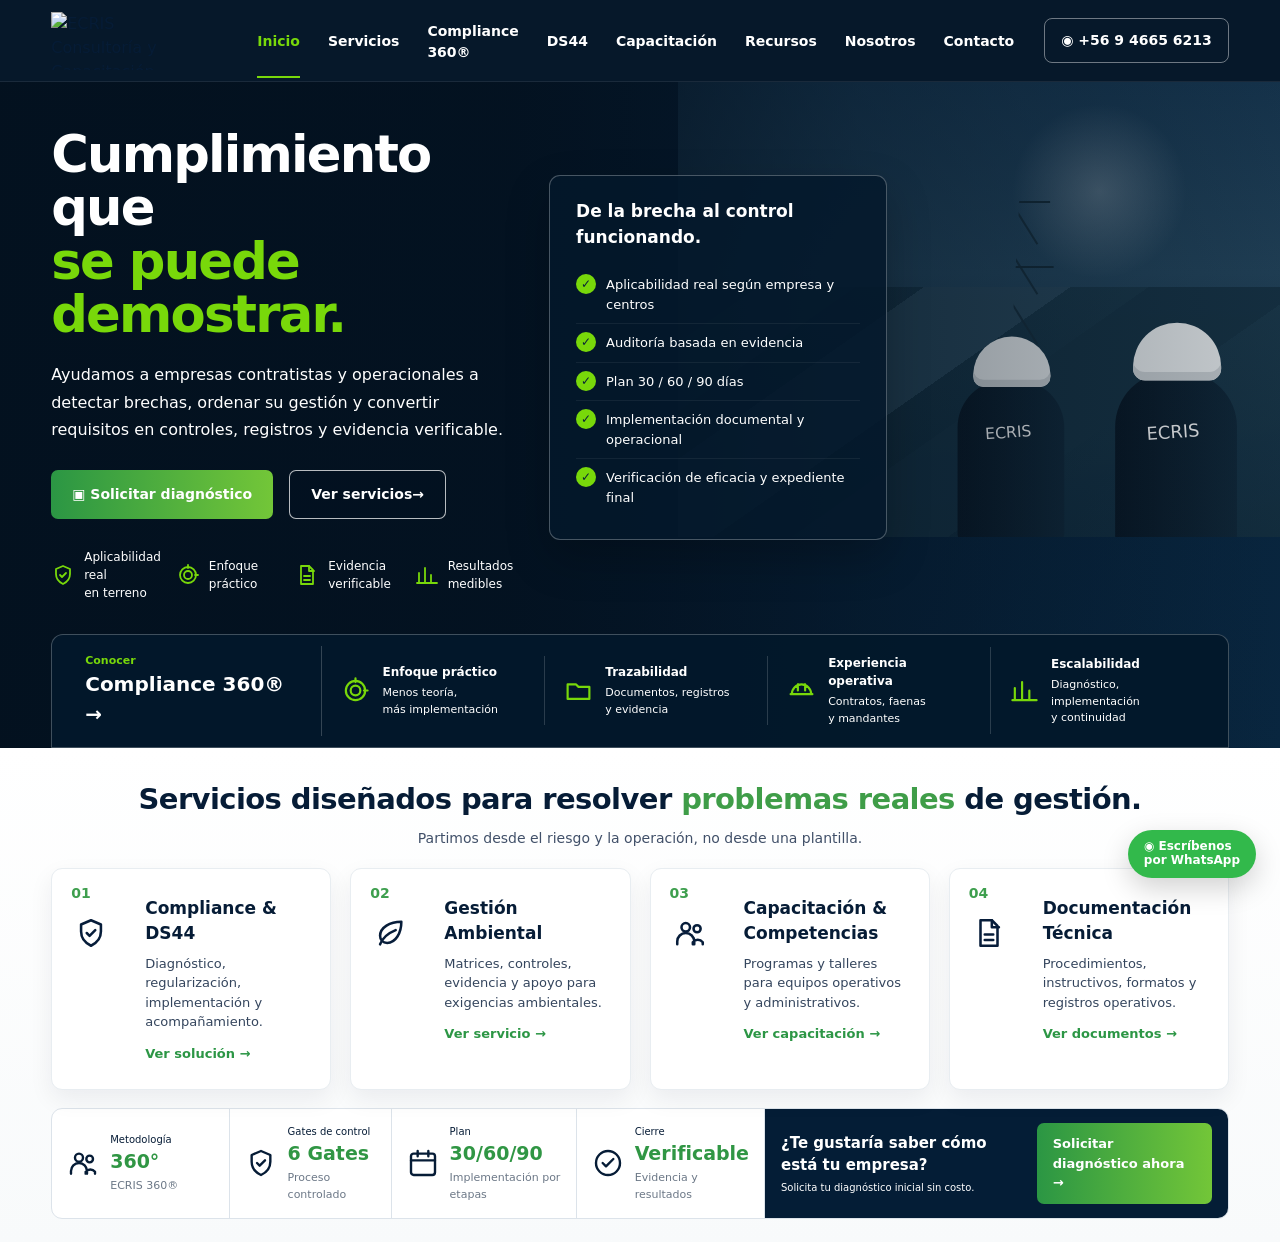
==== commit 2b20dc77: "Aplicar diseño aprobado con logo original e iconos consistentes" ====
--- a/index.html
+++ b/index.html
@@ -1 +1 @@
-<!doctype html><html lang="es"><head><meta charset="utf-8"><meta name="viewport" content="width=device-width,initial-scale=1"><title>ECRIS | Consultoría, Cumplimiento y Capacitación</title><meta name="description" content="ECRIS ayuda a empresas contratistas y operacionales a detectar brechas, ordenar su gestión y convertir requisitos en controles, registros y evidencia verificable."><meta name="robots" content="index,follow"><link rel="stylesheet" href="./assets/css/styles.css"><style>.site-header{height:88px;background:#06182a}.logo-link{width:235px}.logo-img.logo-white{width:190px;height:72px;object-fit:contain;filter:none}.hero-approved{position:relative;overflow:hidden;background:linear-gradient(105deg,#05182b 0%,#061d34 53%,#0a2a45 100%);color:#fff;min-height:555px}.hero-approved:before{content:"";position:absolute;inset:0;background:linear-gradient(90deg,rgba(3,17,31,.98) 0%,rgba(3,17,31,.9) 40%,rgba(3,17,31,.48) 67%,rgba(3,17,31,.2) 100%);z-index:1}.hero-approved-grid{position:relative;z-index:3;display:grid;grid-template-columns:1.08fr .72fr .75fr;min-height:475px;align-items:center;gap:34px}.approved-copy{max-width:620px;padding:50px 0 34px}.approved-copy h1{font-size:clamp(48px,4.4vw,72px);line-height:1.03;margin:0 0 22px;color:#fff;letter-spacing:-.04em}.approved-copy h1 span{color:#78d80a}.approved-copy>p{font-size:18px;line-height:1.72;max-width:580px;color:#fff}.approved-benefits{max-width:650px}.hero-center{display:flex;justify-content:center}.approved-card{width:100%;max-width:390px;background:rgba(4,24,43,.82);border:1px solid rgba(255,255,255,.27);box-shadow:0 18px 44px rgba(0,0,0,.22)}.hero-photo-art{position:absolute;z-index:0;right:0;top:0;width:47%;height:475px;background:radial-gradient(circle at 70% 24%,rgba(255,255,255,.22),transparent 16%),linear-gradient(180deg,#183852 0%,#24455c 42%,#102a40 100%);overflow:hidden}.mountains{position:absolute;left:-3%;right:0;bottom:0;height:55%;background:linear-gradient(145deg,transparent 0 10%,#1b3a4b 10% 20%,transparent 20% 27%,#29475a 27% 42%,transparent 42% 50%,#173344 50% 66%,transparent 66%),linear-gradient(25deg,#0f2939,#1c3a4c);opacity:.95}.tower{position:absolute;left:48%;top:34px;width:135px;height:370px;border-left:4px solid rgba(12,25,34,.85);border-right:4px solid rgba(12,25,34,.85);clip-path:polygon(42% 0,58% 0,72% 100%,28% 100%)}.tower:before,.tower:after{content:"";position:absolute;left:-50px;width:230px;height:2px;background:#142a37}.tower:before{top:85px}.tower:after{top:150px}.tower i{position:absolute;left:12%;width:76%;height:2px;background:#172e3c;transform:rotate(58deg);transform-origin:left}.tower i:nth-child(1){top:45px}.tower i:nth-child(2){top:95px}.tower i:nth-child(3){top:145px}.tower i:nth-child(4){top:205px}.tower i:nth-child(5){top:265px}.worker{position:absolute;bottom:-20px;width:155px;height:255px}.worker .body{position:absolute;left:18px;bottom:0;width:120px;height:190px;background:linear-gradient(90deg,#091724,#112839);border-radius:52px 52px 15px 15px}.worker .helmet{position:absolute;z-index:2;left:35px;top:16px;width:88px;height:58px;background:#eef1f2;border-radius:55px 55px 15px 15px;box-shadow:inset 0 -8px 0 #cfd4d7}.worker b{position:absolute;z-index:3;left:50px;top:112px;color:#fff;font-size:18px;font-weight:400;transform:rotate(-4deg)}.worker-one{right:205px;transform:scale(.92)}.worker-two{right:35px;transform:scale(1.08)}.approved-value{position:relative;z-index:5;margin-top:0;background:rgba(3,24,43,.96);border-radius:12px 12px 0 0}.approved-services{padding-top:34px}.approved-results{grid-template-columns:1.15fr 1.05fr 1.2fr 1.15fr 3fr;margin-top:20px}.approved-results .result em{display:block;font-size:11px;font-style:normal;color:#6c7887;margin-top:3px}.approved-results .diagnostic-box{border-radius:0}.service-card{transition:.2s}.service-card:hover{transform:translateY(-4px);box-shadow:0 16px 36px rgba(0,17,38,.11)}@media(max-width:1180px){.hero-approved-grid{grid-template-columns:1fr .8fr}.hero-photo-art{width:55%;opacity:.55}.hero-center{grid-column:2}.approved-results{grid-template-columns:repeat(2,1fr)}.approved-results .diagnostic-box{grid-column:1/-1}}@media(max-width:850px){.hero-approved-grid{grid-template-columns:1fr;min-height:auto}.hero-photo-art{width:100%;height:100%;opacity:.25}.approved-copy{padding-top:38px}.hero-center{grid-column:auto;justify-content:flex-start;padding-bottom:35px}.approved-card{max-width:520px}.approved-value{grid-template-columns:1fr 1fr}.worker-two{right:10px}.worker-one{right:150px}.logo-link{width:auto}.logo-img.logo-white{width:145px;height:58px}}@media(max-width:560px){.hero-approved{min-height:auto}.approved-copy h1{font-size:46px}.approved-value{grid-template-columns:1fr}.hero-photo-art{display:none}.approved-results{grid-template-columns:1fr}.approved-results .diagnostic-box{grid-column:auto}}</style></head><body><header class="site-header"><div class="container nav-wrap"><a class="logo-link" href="./index.html" aria-label="ECRIS Inicio"><img src="./assets/ecris-logo-white.svg" alt="ECRIS Consultoría y Capacitación" class="logo-img logo-white"></a><button class="menu-btn" aria-label="Abrir menú">☰</button><nav class="menu"><a class="active" href="./index.html">Inicio</a><a href="./servicios/">Servicios</a><a href="./compliance360.html">Compliance 360®</a><a href="./compliance360.html">DS44</a><a href="./capacitacion.html">Capacitación</a><a href="./recursos/">Recursos</a><a href="./nosotros.html">Nosotros</a><a href="./contacto.html">Contacto</a></nav><a class="wa-top" href="https://wa.me/56946656213?text=Hola%20ECRIS,%20quiero%20solicitar%20informaci%C3%B3n" target="_blank" rel="noopener"><span>◉</span> +56 9 4665 6213</a></div></header><main><section class="hero-approved"><div class="hero-photo-art" aria-hidden="true"><div class="mountains"></div><div class="tower"><i></i><i></i><i></i><i></i><i></i></div><div class="worker worker-one"><span class="helmet"></span><span class="body"></span><b>ECRIS</b></div><div class="worker worker-two"><span class="helmet"></span><span class="body"></span><b>ECRIS</b></div></div><div class="container hero-approved-grid"><div class="hero-copy approved-copy"><h1>Cumplimiento que<br><span>se puede demostrar.</span></h1><p>Ayudamos a empresas contratistas y operacionales a detectar brechas, ordenar su gestión y convertir requisitos en controles, registros y evidencia verificable.</p><div class="hero-actions"><a class="btn btn-green" href="./contacto.html">▣ Solicitar diagnóstico</a><a class="btn btn-outline" href="./servicios/">Ver servicios <span>→</span></a></div><div class="micro-benefits approved-benefits"><div><b>✿</b><span>Aplicabilidad real<br>en terreno</span></div><div><b>⌕</b><span>Enfoque<br>práctico</span></div><div><b>▤</b><span>Evidencia<br>verificable</span></div><div><b>▥</b><span>Resultados<br>medibles</span></div></div></div><div class="hero-center"><div class="control-card approved-card"><h3>De la brecha al control funcionando.</h3><ul><li>Aplicabilidad real según empresa y centros</li><li>Auditoría basada en evidencia</li><li>Plan 30 / 60 / 90 días</li><li>Implementación documental y operacional</li><li>Verificación de eficacia y expediente final</li></ul></div></div></div><div class="container value-bar approved-value"><a class="value-main" href="./compliance360.html"><small>Conocer</small><strong>Compliance 360® →</strong></a><div class="value-item"><span>◎</span><div><strong>Enfoque práctico</strong><small>Menos teoría,<br>más implementación</small></div></div><div class="value-item"><span>▱</span><div><strong>Trazabilidad</strong><small>Documentos, registros<br>y evidencia</small></div></div><div class="value-item"><span>♙</span><div><strong>Experiencia operativa</strong><small>Contratos, faenas<br>y mandantes</small></div></div><div class="value-item"><span>▥</span><div><strong>Escalabilidad</strong><small>Diagnóstico, implementación<br>y continuidad</small></div></div></div></section><section class="services-home approved-services"><div class="container"><div class="section-title"><h2>Servicios diseñados para resolver <span>problemas reales</span> de gestión.</h2><p>Partimos desde el riesgo y la operación, no desde una plantilla.</p></div><div class="service-grid"><article class="service-card"><span class="num">01</span><div class="service-icon">▣</div><div><h3>Compliance & DS44</h3><p>Diagnóstico, regularización, implementación y acompañamiento.</p><a href="./compliance360.html">Ver solución →</a></div></article><article class="service-card"><span class="num">02</span><div class="service-icon">◇</div><div><h3>Gestión Ambiental</h3><p>Matrices, controles, evidencia y apoyo para exigencias ambientales.</p><a href="./gestion-ambiental.html">Ver servicio →</a></div></article><article class="service-card"><span class="num">03</span><div class="service-icon">♧</div><div><h3>Capacitación & Competencias</h3><p>Programas y talleres para equipos operativos y administrativos.</p><a href="./capacitacion.html">Ver capacitación →</a></div></article></div><div class="results-row approved-results"><div class="result"><span>♧</span><div><small>Metodología</small><strong>360°</strong><em>ECRIS 360®</em></div></div><div class="result"><span>⬡</span><div><small>Gates de control</small><strong>6 Gates</strong><em>Proceso controlado</em></div></div><div class="result"><span>▣</span><div><small>Plan</small><strong>30/60/90</strong><em>Implementación por etapas</em></div></div><div class="result"><span>✓</span><div><small>Cierre</small><strong>Verificable</strong><em>Evidencia y resultados</em></div></div><div class="diagnostic-box"><div><strong>¿Te gustaría saber cómo estamos en tu empresa?</strong><small>Solicita tu diagnóstico inicial sin costo.</small></div><a class="btn btn-green small" href="./contacto.html">Solicitar diagnóstico ahora →</a></div></div></div></section></main><a class="wa-float" href="https://wa.me/56946656213?text=Hola%20ECRIS,%20quiero%20solicitar%20informaci%C3%B3n" target="_blank" rel="noopener"><span>◉</span> Escríbenos<br>por WhatsApp</a><script src="./assets/js/main.js"></script></body></html>+<!doctype html><html lang="es"><head><meta charset="utf-8"><meta name="viewport" content="width=device-width,initial-scale=1"><title>ECRIS | Consultoría, Cumplimiento y Capacitación</title><meta name="description" content="ECRIS ayuda a empresas contratistas y operacionales a detectar brechas, ordenar su gestión y convertir requisitos en controles, registros y evidencia verificable."><meta name="robots" content="index,follow"><link rel="stylesheet" href="./assets/css/styles.css"><style>.site-header{height:82px;background:#06182a}.logo-link{width:205px}.logo-img.logo-white{width:150px;height:auto;max-height:58px;object-fit:contain;filter:none}.hero-approved{position:relative;overflow:hidden;background:linear-gradient(105deg,#05182b 0%,#061d34 53%,#0a2a45 100%);color:#fff;min-height:535px}.hero-approved:before{content:"";position:absolute;inset:0;background:linear-gradient(90deg,rgba(3,17,31,.98) 0%,rgba(3,17,31,.9) 40%,rgba(3,17,31,.44) 67%,rgba(3,17,31,.16) 100%);z-index:1}.hero-approved-grid{position:relative;z-index:3;display:grid;grid-template-columns:1.08fr .78fr .72fr;min-height:455px;align-items:center;gap:30px}.approved-copy{max-width:600px;padding:46px 0 32px}.approved-copy h1{font-size:clamp(46px,4vw,64px);line-height:1.04;margin:0 0 20px;color:#fff;letter-spacing:-.035em}.approved-copy h1 span{color:#78d80a}.approved-copy>p{font-size:16px;line-height:1.72;max-width:560px;color:#fff}.approved-benefits{max-width:620px}.hero-center{display:flex;justify-content:center}.approved-card{width:100%;max-width:380px;background:rgba(4,24,43,.84);border:1px solid rgba(255,255,255,.27);box-shadow:0 18px 44px rgba(0,0,0,.22)}.hero-photo-art{position:absolute;z-index:0;right:0;top:0;width:47%;height:455px;background:radial-gradient(circle at 70% 24%,rgba(255,255,255,.22),transparent 16%),linear-gradient(180deg,#183852 0%,#24455c 42%,#102a40 100%);overflow:hidden}.mountains{position:absolute;left:-3%;right:0;bottom:0;height:55%;background:linear-gradient(145deg,transparent 0 10%,#1b3a4b 10% 20%,transparent 20% 27%,#29475a 27% 42%,transparent 42% 50%,#173344 50% 66%,transparent 66%),linear-gradient(25deg,#0f2939,#1c3a4c);opacity:.95}.tower{position:absolute;left:48%;top:34px;width:135px;height:350px;border-left:4px solid rgba(12,25,34,.85);border-right:4px solid rgba(12,25,34,.85);clip-path:polygon(42% 0,58% 0,72% 100%,28% 100%)}.tower:before,.tower:after{content:"";position:absolute;left:-50px;width:230px;height:2px;background:#142a37}.tower:before{top:85px}.tower:after{top:150px}.tower i{position:absolute;left:12%;width:76%;height:2px;background:#172e3c;transform:rotate(58deg);transform-origin:left}.tower i:nth-child(1){top:45px}.tower i:nth-child(2){top:95px}.tower i:nth-child(3){top:145px}.tower i:nth-child(4){top:205px}.tower i:nth-child(5){top:265px}.worker{position:absolute;bottom:-20px;width:150px;height:245px}.worker .body{position:absolute;left:18px;bottom:0;width:116px;height:182px;background:linear-gradient(90deg,#091724,#112839);border-radius:52px 52px 15px 15px}.worker .helmet{position:absolute;z-index:2;left:35px;top:16px;width:84px;height:55px;background:#eef1f2;border-radius:55px 55px 15px 15px;box-shadow:inset 0 -8px 0 #cfd4d7}.worker b{position:absolute;z-index:3;left:48px;top:108px;color:#fff;font-size:17px;font-weight:400;transform:rotate(-4deg)}.worker-one{right:195px;transform:scale(.92)}.worker-two{right:30px;transform:scale(1.05)}.approved-value{position:relative;z-index:5;margin-top:0;background:rgba(3,24,43,.96);border-radius:12px 12px 0 0}.approved-services{padding-top:30px}.service-grid{grid-template-columns:repeat(4,1fr)}.approved-results{grid-template-columns:1.15fr 1.05fr 1.2fr 1.15fr 3fr;margin-top:18px}.approved-results .result em{display:block;font-size:11px;font-style:normal;color:#6c7887;margin-top:3px}.approved-results .diagnostic-box{border-radius:0}.service-card{transition:.2s}.service-card:hover{transform:translateY(-4px);box-shadow:0 16px 36px rgba(0,17,38,.11)}@media(max-width:1180px){.hero-approved-grid{grid-template-columns:1fr .8fr}.hero-photo-art{width:55%;opacity:.55}.hero-center{grid-column:2}.approved-results{grid-template-columns:repeat(2,1fr)}.approved-results .diagnostic-box{grid-column:1/-1}.service-grid{grid-template-columns:repeat(2,1fr)}}@media(max-width:850px){.hero-approved-grid{grid-template-columns:1fr;min-height:auto}.hero-photo-art{width:100%;height:100%;opacity:.25}.approved-copy{padding-top:38px}.hero-center{grid-column:auto;justify-content:flex-start;padding-bottom:35px}.approved-card{max-width:520px}.approved-value{grid-template-columns:1fr 1fr}.worker-two{right:10px}.worker-one{right:150px}.logo-link{width:auto}.logo-img.logo-white{width:138px;max-height:53px}.service-grid{grid-template-columns:1fr}}@media(max-width:560px){.hero-approved{min-height:auto}.approved-copy h1{font-size:43px}.approved-value{grid-template-columns:1fr}.hero-photo-art{display:none}.approved-results{grid-template-columns:1fr}.approved-results .diagnostic-box{grid-column:auto}}</style></head><body><header class="site-header"><div class="container nav-wrap"><a class="logo-link" href="./index.html" aria-label="ECRIS Inicio"><img src="./assets/ecris-logo-original-white.webp" alt="ECRIS Consultoría y Capacitación" class="logo-img logo-white"></a><button class="menu-btn" aria-label="Abrir menú">☰</button><nav class="menu"><a class="active" href="./index.html">Inicio</a><a href="./servicios/">Servicios</a><a href="./compliance360.html">Compliance 360®</a><a href="./compliance360.html">DS44</a><a href="./capacitacion.html">Capacitación</a><a href="./recursos/">Recursos</a><a href="./nosotros.html">Nosotros</a><a href="./contacto.html">Contacto</a></nav><a class="wa-top" href="https://wa.me/56946656213?text=Hola%20ECRIS,%20quiero%20solicitar%20informaci%C3%B3n" target="_blank" rel="noopener"><span>◉</span> +56 9 4665 6213</a></div></header><main><section class="hero-approved"><div class="hero-photo-art" aria-hidden="true"><div class="mountains"></div><div class="tower"><i></i><i></i><i></i><i></i><i></i></div><div class="worker worker-one"><span class="helmet"></span><span class="body"></span><b>ECRIS</b></div><div class="worker worker-two"><span class="helmet"></span><span class="body"></span><b>ECRIS</b></div></div><div class="container hero-approved-grid"><div class="hero-copy approved-copy"><h1>Cumplimiento que<br><span>se puede demostrar.</span></h1><p>Ayudamos a empresas contratistas y operacionales a detectar brechas, ordenar su gestión y convertir requisitos en controles, registros y evidencia verificable.</p><div class="hero-actions"><a class="btn btn-green" href="./contacto.html">▣ Solicitar diagnóstico</a><a class="btn btn-outline" href="./servicios/">Ver servicios <span>→</span></a></div><div class="micro-benefits approved-benefits"><div><b></b><span>Aplicabilidad real<br>en terreno</span></div><div><b></b><span>Enfoque<br>práctico</span></div><div><b></b><span>Evidencia<br>verificable</span></div><div><b></b><span>Resultados<br>medibles</span></div></div></div><div class="hero-center"><div class="control-card approved-card"><h3>De la brecha al control funcionando.</h3><ul><li>Aplicabilidad real según empresa y centros</li><li>Auditoría basada en evidencia</li><li>Plan 30 / 60 / 90 días</li><li>Implementación documental y operacional</li><li>Verificación de eficacia y expediente final</li></ul></div></div></div><div class="container value-bar approved-value"><a class="value-main" href="./compliance360.html"><small>Conocer</small><strong>Compliance 360® →</strong></a><div class="value-item"><span></span><div><strong>Enfoque práctico</strong><small>Menos teoría,<br>más implementación</small></div></div><div class="value-item"><span></span><div><strong>Trazabilidad</strong><small>Documentos, registros<br>y evidencia</small></div></div><div class="value-item"><span></span><div><strong>Experiencia operativa</strong><small>Contratos, faenas<br>y mandantes</small></div></div><div class="value-item"><span></span><div><strong>Escalabilidad</strong><small>Diagnóstico, implementación<br>y continuidad</small></div></div></div></section><section class="services-home approved-services"><div class="container"><div class="section-title"><h2>Servicios diseñados para resolver <span>problemas reales</span> de gestión.</h2><p>Partimos desde el riesgo y la operación, no desde una plantilla.</p></div><div class="service-grid"><article class="service-card"><span class="num">01</span><div class="service-icon"></div><div><h3>Compliance & DS44</h3><p>Diagnóstico, regularización, implementación y acompañamiento.</p><a href="./compliance360.html">Ver solución →</a></div></article><article class="service-card"><span class="num">02</span><div class="service-icon"></div><div><h3>Gestión Ambiental</h3><p>Matrices, controles, evidencia y apoyo para exigencias ambientales.</p><a href="./gestion-ambiental.html">Ver servicio →</a></div></article><article class="service-card"><span class="num">03</span><div class="service-icon"></div><div><h3>Capacitación & Competencias</h3><p>Programas y talleres para equipos operativos y administrativos.</p><a href="./capacitacion.html">Ver capacitación →</a></div></article><article class="service-card"><span class="num">04</span><div class="service-icon"></div><div><h3>Documentación Técnica</h3><p>Procedimientos, instructivos, formatos y registros operativos.</p><a href="./documentacion-tecnica.html">Ver documentos →</a></div></article></div><div class="results-row approved-results"><div class="result"><span></span><div><small>Metodología</small><strong>360°</strong><em>ECRIS 360®</em></div></div><div class="result"><span></span><div><small>Gates de control</small><strong>6 Gates</strong><em>Proceso controlado</em></div></div><div class="result"><span></span><div><small>Plan</small><strong>30/60/90</strong><em>Implementación por etapas</em></div></div><div class="result"><span></span><div><small>Cierre</small><strong>Verificable</strong><em>Evidencia y resultados</em></div></div><div class="diagnostic-box"><div><strong>¿Te gustaría saber cómo está tu empresa?</strong><small>Solicita tu diagnóstico inicial sin costo.</small></div><a class="btn btn-green small" href="./contacto.html">Solicitar diagnóstico ahora →</a></div></div></div></section></main><a class="wa-float" href="https://wa.me/56946656213?text=Hola%20ECRIS,%20quiero%20solicitar%20informaci%C3%B3n" target="_blank" rel="noopener"><span>◉</span> Escríbenos<br>por WhatsApp</a><script src="./assets/js/main.js"></script></body></html>
--- a/assets/css/styles.css
+++ b/assets/css/styles.css
@@ -1,9 +1 @@
-:root{--navy:#041a2f;--navy2:#082d4b;--ink:#061c36;--green:#78d80a;--green2:#2f9b44;--white:#fff;--muted:#5d6b7c;--line:#dfe6ed;--off:#f7f9fb}
-*{box-sizing:border-box}html{scroll-behavior:smooth}body{margin:0;font-family:Inter,ui-sans-serif,system-ui,-apple-system,"Segoe UI",Roboto,Arial,sans-serif;color:var(--ink);background:#fff;line-height:1.5}a{text-decoration:none;color:inherit}.container{width:min(1440px,92%);margin:auto}
-.site-header{height:88px;background:linear-gradient(90deg,#031628,#071d34);position:sticky;top:0;z-index:50;border-bottom:1px solid rgba(255,255,255,.08)}.nav-wrap{height:100%;display:flex;align-items:center;gap:24px}.logo-link{width:220px;display:flex;align-items:center}.logo-img{width:182px;height:68px;object-fit:contain;object-position:left center;filter:drop-shadow(0 2px 8px rgba(0,0,0,.22))}.menu{display:flex;gap:36px;align-items:center;margin-left:auto}.menu a{color:#fff;font-weight:750;font-size:15px;padding:31px 0 25px;border-bottom:2px solid transparent}.menu a:hover,.menu a.active{color:var(--green);border-bottom-color:var(--green)}.wa-top{margin-left:18px;color:#fff;border:1px solid rgba(255,255,255,.45);padding:14px 18px;border-radius:9px;font-weight:800;white-space:nowrap}.menu-btn{display:none}
-.hero-modern{position:relative;background:var(--navy);color:#fff;overflow:hidden;padding-bottom:0}.hero-bg{position:absolute;right:0;top:0;width:48%;height:calc(100% - 94px);background:radial-gradient(circle at 65% 28%,rgba(55,154,94,.24),transparent 22%),linear-gradient(135deg,#173b59 0%,#0d2942 38%,#041a2f 100%)}.hero-modern:after{content:'';position:absolute;right:-3%;top:55px;width:52%;height:410px;background:url('../../ECRIS%20logo%201.png') center/contain no-repeat;opacity:.13;filter:saturate(.8);pointer-events:none}.hero-layout{position:relative;z-index:2;min-height:505px;display:grid;grid-template-columns:1.05fr .95fr;align-items:center}.hero-copy{padding:42px 0 26px;max-width:700px}.hero-copy h1{margin:0 0 18px;font-size:clamp(46px,4.4vw,72px);line-height:1.02;letter-spacing:-.045em;color:#fff}.hero-copy h1 span{color:var(--green)}.hero-copy>p{font-size:18px;line-height:1.7;max-width:610px;color:#fff}.hero-actions{display:flex;gap:18px;margin:28px 0 30px}.btn{display:inline-flex;align-items:center;justify-content:center;padding:14px 24px;border-radius:7px;font-weight:850}.btn-green{background:linear-gradient(90deg,#2b9644,#73c638);color:#fff}.btn-green:hover{filter:brightness(1.07)}.btn-outline{border:1px solid rgba(255,255,255,.75);color:#fff;background:rgba(3,18,33,.28)}.btn.small{padding:12px 18px;font-size:14px}.micro-benefits{display:grid;grid-template-columns:repeat(4,1fr);max-width:660px;gap:18px}.micro-benefits div{display:flex;gap:11px;align-items:center;font-size:13px}.micro-benefits b{color:var(--green);font-size:24px}.hero-right{display:flex;justify-content:center;align-items:center;position:relative}.hero-right:after{content:'';position:absolute;right:4%;bottom:-55px;width:520px;height:330px;opacity:.18;background:repeating-linear-gradient(115deg,transparent 0 36px,rgba(126,216,10,.35) 37px 39px),repeating-linear-gradient(65deg,transparent 0 52px,rgba(255,255,255,.18) 53px 55px);clip-path:polygon(47% 0,53% 0,75% 100%,25% 100%);pointer-events:none}.control-card{position:relative;z-index:2;width:min(400px,88%);background:rgba(3,22,40,.88);border:1px solid rgba(255,255,255,.22);border-radius:12px;padding:25px 28px;box-shadow:0 18px 46px rgba(0,0,0,.24);backdrop-filter:blur(8px)}.control-card h3{font-size:19px;margin:0 0 20px}.control-card ul{list-style:none;padding:0;margin:0}.control-card li{position:relative;padding:11px 0 11px 34px;border-bottom:1px solid rgba(255,255,255,.06);font-size:14px}.control-card li:last-child{border:0}.control-card li:before{content:'✓';position:absolute;left:0;top:9px;width:22px;height:22px;border-radius:50%;display:grid;place-items:center;background:var(--green);color:#082337;font-weight:900}
-.value-bar{position:relative;z-index:4;min-height:102px;background:rgba(2,24,44,.96);border:1px solid rgba(255,255,255,.25);border-radius:14px 14px 0 0;display:grid;grid-template-columns:1.15fr repeat(4,1fr);align-items:center;padding:14px 18px}.value-main,.value-item{padding:8px 24px;min-height:70px;display:flex;align-items:center}.value-main{flex-direction:column;align-items:flex-start;justify-content:center;border-right:1px solid rgba(255,255,255,.2)}.value-main small{color:var(--green);font-weight:800}.value-main strong{font-size:24px}.value-item{gap:15px;border-right:1px solid rgba(255,255,255,.16)}.value-item:last-child{border-right:0}.value-item>span{color:var(--green);font-size:28px}.value-item strong,.value-item small{display:block}.value-item strong{font-size:14px}.value-item small{font-size:13px;color:#fff;margin-top:5px}
-.services-home{background:linear-gradient(#fff,#f8fafb);padding:30px 0 24px}.section-title{text-align:center;margin:0 auto 22px}.section-title h2{margin:0;font-size:32px;letter-spacing:-.025em}.section-title h2 span{color:#3f9d48}.section-title p{margin:7px 0;color:#415069}.service-grid{display:grid;grid-template-columns:repeat(3,1fr);gap:22px}.service-card{position:relative;display:grid;grid-template-columns:70px 1fr;gap:16px;min-height:155px;padding:28px 26px;background:#fff;border:1px solid #e8edf1;border-radius:12px;box-shadow:0 10px 30px rgba(0,17,38,.07)}.service-card .num{position:absolute;top:16px;left:22px;color:#3e9f4e;font-size:16px;font-weight:900}.service-icon{font-size:38px;color:#071d3a;margin-top:23px}.service-card h3{margin:3px 0 9px;font-size:20px}.service-card p{margin:0 0 12px;color:#34455d}.service-card a{color:#2c9645;font-weight:800}.results-row{margin-top:18px;display:grid;grid-template-columns:1.15fr 1fr 1.3fr 1.25fr 3.2fr;border:1px solid #dce3ea;border-radius:12px;background:#fff;overflow:hidden}.result{display:flex;align-items:center;gap:14px;padding:18px;border-right:1px solid #dce3ea}.result>span{font-size:30px;color:#071d3a}.result small,.result strong{display:block}.result small{font-size:12px;color:#1a2d46}.result strong{font-size:22px;color:#309644}.diagnostic-box{background:#041d36;color:#fff;display:flex;justify-content:space-between;gap:18px;align-items:center;padding:16px 18px}.diagnostic-box strong,.diagnostic-box small{display:block}.diagnostic-box strong{font-size:17px}.diagnostic-box small{font-size:12px;margin-top:3px}.sector-row{display:flex;align-items:center;justify-content:center;gap:24px;flex-wrap:wrap;padding:24px 0 5px;font-size:12px;color:#263851}.sector-row strong{margin-right:8px}.sector-row span{white-space:nowrap}.wa-float{position:fixed;right:28px;bottom:26px;z-index:80;background:#32b94b;color:#fff;padding:12px 18px;border-radius:28px;font-weight:800;box-shadow:0 10px 30px rgba(0,0,0,.18);font-size:13px;line-height:1.15}.wa-float span{font-size:17px;margin-right:7px}
-@media(max-width:1150px){.menu{gap:18px}.menu a{font-size:13px}.wa-top{display:none}.hero-bg{width:54%}.value-bar{grid-template-columns:1.2fr 1fr 1fr}.value-item:nth-last-child(-n+2){display:none}.results-row{grid-template-columns:repeat(2,1fr)}.diagnostic-box{grid-column:1/-1}.service-grid{gap:14px}}
-@media(max-width:850px){.site-header{height:72px}.logo-link{width:auto}.logo-img{width:145px;height:58px}.menu-btn{display:block;margin-left:auto;background:transparent;border:1px solid rgba(255,255,255,.3);color:#fff;border-radius:8px;padding:8px 10px}.menu{display:none;position:absolute;left:0;right:0;top:72px;background:#061d34;flex-direction:column;align-items:flex-start;padding:18px 5%;gap:0}.menu.open{display:flex}.menu a{width:100%;padding:12px 0;border-bottom:1px solid rgba(255,255,255,.08)}.hero-bg{width:100%;height:43%;top:auto;bottom:102px;opacity:.5}.hero-layout{grid-template-columns:1fr;min-height:760px}.hero-copy{padding-top:40px}.hero-right{justify-content:flex-start}.control-card{margin-bottom:135px}.value-bar{grid-template-columns:1fr 1fr;border-radius:10px 10px 0 0}.value-main{grid-column:1/-1;border-right:0;border-bottom:1px solid rgba(255,255,255,.15)}.value-item{border-right:0}.service-grid{grid-template-columns:1fr}.micro-benefits{grid-template-columns:1fr 1fr}.results-row{grid-template-columns:1fr}.result{border-bottom:1px solid #dce3ea}.diagnostic-box{grid-column:auto;flex-direction:column;align-items:flex-start}.sector-row{justify-content:flex-start}.wa-float{right:16px;bottom:16px}.hero-modern:after{width:90%;right:-15%;opacity:.1}}
-@media(max-width:560px){.hero-copy h1{font-size:46px}.hero-copy>p{font-size:16px}.hero-actions{flex-direction:column}.hero-actions .btn{width:100%}.micro-benefits{grid-template-columns:1fr 1fr}.value-bar{grid-template-columns:1fr}.value-item{border-bottom:1px solid rgba(255,255,255,.12)}.section-title h2{font-size:27px}.service-card{grid-template-columns:55px 1fr;padding:24px 18px}.wa-float{font-size:0;width:52px;height:52px;padding:0;display:grid;place-items:center}.wa-float span{font-size:24px;margin:0}}+:root{--navy:#041a2f;--navy2:#082d4b;--ink:#061c36;--green:#78d80a;--white:#fff;--muted:#5d6b7c;--line:#dfe6ed}*{box-sizing:border-box}html{scroll-behavior:smooth}body{margin:0;font-family:Inter,ui-sans-serif,system-ui,-apple-system,"Segoe UI",Roboto,Arial,sans-serif;color:var(--ink);background:#fff;line-height:1.5}a{text-decoration:none;color:inherit}.container{width:min(1320px,92%);margin:auto}.site-header{height:82px;background:#041a2f;position:sticky;top:0;z-index:50;border-bottom:1px solid rgba(255,255,255,.08)}.nav-wrap{height:100%;display:flex;align-items:center;gap:20px}.logo-link{width:205px;display:flex;align-items:center}.logo-img{width:158px;height:auto;max-height:60px;object-fit:contain;object-position:left center;display:block}.menu{display:flex;gap:28px;align-items:center;margin-left:auto}.menu a{color:#fff;font-weight:700;font-size:14px;padding:28px 0 24px;border-bottom:2px solid transparent}.menu a:hover,.menu a.active{color:var(--green);border-bottom-color:var(--green)}.wa-top{margin-left:10px;color:#fff;border:1px solid rgba(255,255,255,.42);padding:11px 16px;border-radius:8px;font-weight:750;white-space:nowrap;font-size:14px}.menu-btn{display:none}.hero-modern{position:relative;background:var(--navy);color:#fff;overflow:hidden}.hero-bg{position:absolute;right:0;top:0;width:47%;height:calc(100% - 94px);background:linear-gradient(135deg,#173a56,#0d2942 45%,#061d34)}.hero-modern:after{content:'';position:absolute;right:4%;top:70px;width:39%;height:360px;background:repeating-linear-gradient(65deg,transparent 0 55px,rgba(255,255,255,.035) 56px 57px);pointer-events:none}.hero-layout{position:relative;z-index:2;min-height:490px;display:grid;grid-template-columns:1fr .9fr;gap:42px;align-items:center}.hero-copy{padding:44px 0 28px;max-width:640px}.hero-copy h1{margin:0 0 20px;font-size:clamp(45px,3.8vw,62px);line-height:1.06;letter-spacing:-.035em;font-weight:800}.hero-copy h1 span{color:var(--green)}.hero-copy>p{font-size:16px;line-height:1.7;max-width:590px;margin:0}.hero-actions{display:flex;gap:16px;margin:26px 0 29px}.btn{display:inline-flex;align-items:center;justify-content:center;padding:13px 21px;border-radius:7px;font-weight:800;font-size:14px}.btn-green{background:linear-gradient(90deg,#2b9644,#73c638);color:#fff}.btn-outline{border:1px solid rgba(255,255,255,.72);color:#fff;background:rgba(3,18,33,.25)}.btn.small{padding:11px 16px;font-size:13px}.micro-benefits{display:grid;grid-template-columns:repeat(4,1fr);max-width:610px;gap:15px}.micro-benefits div{display:flex;gap:9px;align-items:center;font-size:12px}.micro-benefits b{color:var(--green);font-size:20px}.hero-right{display:flex;justify-content:center;align-items:center;position:relative}.hero-right:after{content:'';position:absolute;right:0;bottom:-35px;width:440px;height:290px;opacity:.13;background:repeating-linear-gradient(115deg,transparent 0 40px,rgba(126,216,10,.25) 41px 42px),repeating-linear-gradient(65deg,transparent 0 55px,rgba(255,255,255,.14) 56px 57px);clip-path:polygon(48% 0,52% 0,73% 100%,27% 100%)}.control-card{position:relative;z-index:2;width:min(375px,92%);background:rgba(3,22,40,.9);border:1px solid rgba(255,255,255,.22);border-radius:11px;padding:23px 26px;box-shadow:0 18px 42px rgba(0,0,0,.22)}.control-card h3{font-size:17px;margin:0 0 16px}.control-card ul{list-style:none;padding:0;margin:0}.control-card li{position:relative;padding:9px 0 9px 30px;border-bottom:1px solid rgba(255,255,255,.06);font-size:13px}.control-card li:last-child{border:0}.control-card li:before{content:'✓';position:absolute;left:0;top:8px;width:20px;height:20px;border-radius:50%;display:grid;place-items:center;background:var(--green);color:#082337;font-weight:900;font-size:12px}.value-bar{position:relative;z-index:4;min-height:94px;background:rgba(2,24,44,.97);border:1px solid rgba(255,255,255,.24);border-radius:12px 12px 0 0;display:grid;grid-template-columns:1.15fr repeat(4,1fr);align-items:center;padding:11px 14px}.value-main,.value-item{padding:7px 19px;min-height:64px;display:flex;align-items:center}.value-main{flex-direction:column;align-items:flex-start;justify-content:center;border-right:1px solid rgba(255,255,255,.2)}.value-main small{color:var(--green);font-weight:800;font-size:11px}.value-main strong{font-size:20px}.value-item{gap:12px;border-right:1px solid rgba(255,255,255,.16)}.value-item:last-child{border:0}.value-item>span{color:var(--green);font-size:22px}.value-item strong,.value-item small{display:block}.value-item strong{font-size:12px}.value-item small{font-size:11px;color:#fff;margin-top:4px}.services-home{background:linear-gradient(#fff,#f8fafb);padding:27px 0 23px}.section-title{text-align:center;margin:0 auto 19px}.section-title h2{margin:0;font-size:29px;letter-spacing:-.02em}.section-title h2 span{color:#3f9d48}.section-title p{margin:6px 0;color:#415069;font-size:14px}.service-grid{display:grid;grid-template-columns:repeat(3,1fr);gap:19px}.service-card{position:relative;display:grid;grid-template-columns:58px 1fr;gap:13px;min-height:145px;padding:24px 22px;background:#fff;border:1px solid #e8edf1;border-radius:11px;box-shadow:0 9px 25px rgba(0,17,38,.065)}.service-card .num{position:absolute;top:14px;left:19px;color:#3e9f4e;font-size:14px;font-weight:900}.service-icon{font-size:29px;color:#071d3a;margin-top:23px}.service-card h3{margin:3px 0 7px;font-size:17px}.service-card p{margin:0 0 9px;color:#34455d;font-size:13px}.service-card a{color:#2c9645;font-weight:800;font-size:13px}.results-row{margin-top:16px;display:grid;grid-template-columns:1.1fr .95fr 1.2fr 1.2fr 3fr;border:1px solid #dce3ea;border-radius:11px;background:#fff;overflow:hidden}.result{display:flex;align-items:center;gap:11px;padding:15px;border-right:1px solid #dce3ea}.result>span{font-size:24px}.result small,.result strong{display:block}.result small{font-size:10px}.result strong{font-size:19px;color:#309644}.diagnostic-box{background:#041d36;color:#fff;display:flex;justify-content:space-between;gap:15px;align-items:center;padding:14px 16px}.diagnostic-box strong,.diagnostic-box small{display:block}.diagnostic-box strong{font-size:15px}.diagnostic-box small{font-size:10px;margin-top:3px}.sector-row{display:flex;align-items:center;justify-content:center;gap:20px;flex-wrap:wrap;padding:21px 0 5px;font-size:11px;color:#263851}.wa-float{position:fixed;right:24px;bottom:22px;z-index:80;background:#32b94b;color:#fff;padding:10px 16px;border-radius:25px;font-weight:800;box-shadow:0 10px 28px rgba(0,0,0,.18);font-size:12px;line-height:1.15}@media(max-width:1150px){.menu{gap:16px}.menu a{font-size:12px}.wa-top{display:none}.value-bar{grid-template-columns:1.2fr 1fr 1fr}.value-item:nth-last-child(-n+2){display:none}.results-row{grid-template-columns:repeat(2,1fr)}.diagnostic-box{grid-column:1/-1}}@media(max-width:850px){.site-header{height:70px}.logo-link{width:auto}.logo-img{width:138px;max-height:53px}.menu-btn{display:block;margin-left:auto;background:transparent;border:1px solid rgba(255,255,255,.3);color:#fff;border-radius:8px;padding:8px 10px}.menu{display:none;position:absolute;left:0;right:0;top:70px;background:#061d34;flex-direction:column;align-items:flex-start;padding:18px 5%;gap:0}.menu.open{display:flex}.menu a{width:100%;padding:12px 0}.hero-bg{width:100%;height:42%;top:auto;bottom:94px;opacity:.5}.hero-layout{grid-template-columns:1fr;min-height:720px}.hero-right{justify-content:flex-start}.control-card{margin-bottom:120px}.value-bar{grid-template-columns:1fr 1fr}.value-main{grid-column:1/-1;border-right:0}.service-grid{grid-template-columns:1fr}.micro-benefits{grid-template-columns:1fr 1fr}.results-row{grid-template-columns:1fr}.diagnostic-box{grid-column:auto;flex-direction:column;align-items:flex-start}}@media(max-width:560px){.hero-copy h1{font-size:41px}.hero-copy>p{font-size:15px}.hero-actions{flex-direction:column}.hero-actions .btn{width:100%}.value-bar{grid-template-columns:1fr}.section-title h2{font-size:25px}.service-card{grid-template-columns:50px 1fr;padding:21px 16px}.wa-float{right:14px;bottom:14px;font-size:0;width:49px;height:49px;padding:0}}
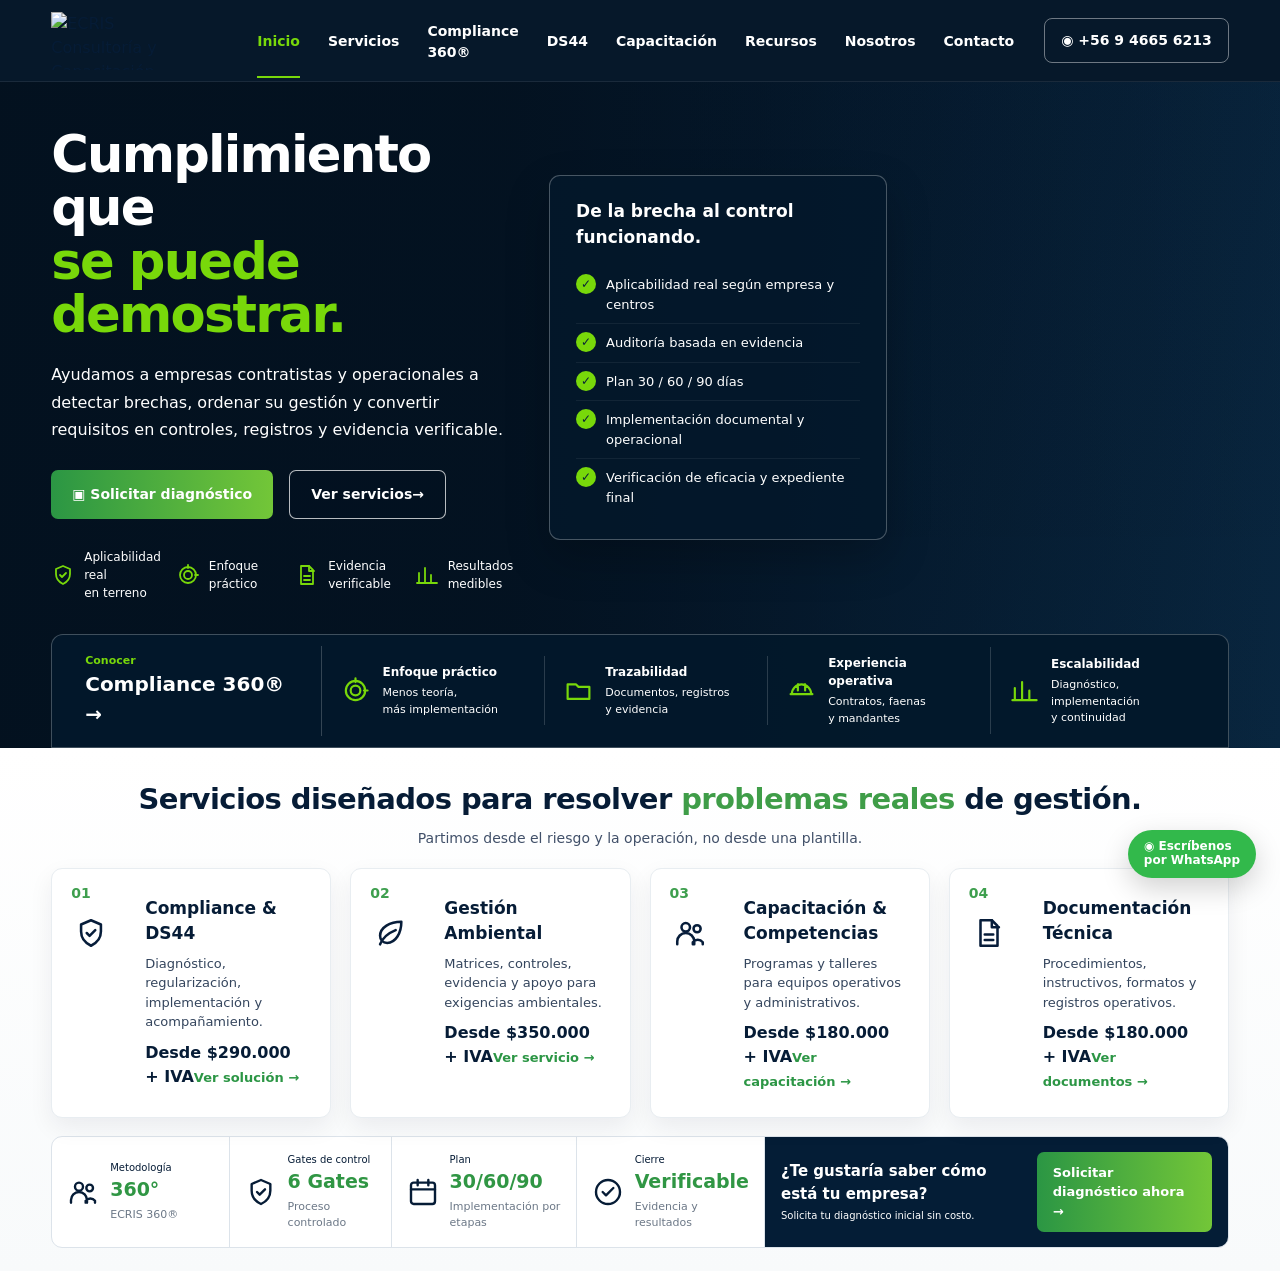
==== commit aedb1aab: "Integrar precios, alcances, CTA y corregir hero" ====
--- a/index.html
+++ b/index.html
@@ -1 +1 @@
-<!doctype html><html lang="es"><head><meta charset="utf-8"><meta name="viewport" content="width=device-width,initial-scale=1"><title>ECRIS | Consultoría, Cumplimiento y Capacitación</title><meta name="description" content="ECRIS ayuda a empresas contratistas y operacionales a detectar brechas, ordenar su gestión y convertir requisitos en controles, registros y evidencia verificable."><meta name="robots" content="index,follow"><link rel="stylesheet" href="./assets/css/styles.css"><style>.site-header{height:82px;background:#06182a}.logo-link{width:205px}.logo-img.logo-white{width:150px;height:auto;max-height:58px;object-fit:contain;filter:none}.hero-approved{position:relative;overflow:hidden;background:linear-gradient(105deg,#05182b 0%,#061d34 53%,#0a2a45 100%);color:#fff;min-height:535px}.hero-approved:before{content:"";position:absolute;inset:0;background:linear-gradient(90deg,rgba(3,17,31,.98) 0%,rgba(3,17,31,.9) 40%,rgba(3,17,31,.44) 67%,rgba(3,17,31,.16) 100%);z-index:1}.hero-approved-grid{position:relative;z-index:3;display:grid;grid-template-columns:1.08fr .78fr .72fr;min-height:455px;align-items:center;gap:30px}.approved-copy{max-width:600px;padding:46px 0 32px}.approved-copy h1{font-size:clamp(46px,4vw,64px);line-height:1.04;margin:0 0 20px;color:#fff;letter-spacing:-.035em}.approved-copy h1 span{color:#78d80a}.approved-copy>p{font-size:16px;line-height:1.72;max-width:560px;color:#fff}.approved-benefits{max-width:620px}.hero-center{display:flex;justify-content:center}.approved-card{width:100%;max-width:380px;background:rgba(4,24,43,.84);border:1px solid rgba(255,255,255,.27);box-shadow:0 18px 44px rgba(0,0,0,.22)}.hero-photo-art{position:absolute;z-index:0;right:0;top:0;width:47%;height:455px;background:radial-gradient(circle at 70% 24%,rgba(255,255,255,.22),transparent 16%),linear-gradient(180deg,#183852 0%,#24455c 42%,#102a40 100%);overflow:hidden}.mountains{position:absolute;left:-3%;right:0;bottom:0;height:55%;background:linear-gradient(145deg,transparent 0 10%,#1b3a4b 10% 20%,transparent 20% 27%,#29475a 27% 42%,transparent 42% 50%,#173344 50% 66%,transparent 66%),linear-gradient(25deg,#0f2939,#1c3a4c);opacity:.95}.tower{position:absolute;left:48%;top:34px;width:135px;height:350px;border-left:4px solid rgba(12,25,34,.85);border-right:4px solid rgba(12,25,34,.85);clip-path:polygon(42% 0,58% 0,72% 100%,28% 100%)}.tower:before,.tower:after{content:"";position:absolute;left:-50px;width:230px;height:2px;background:#142a37}.tower:before{top:85px}.tower:after{top:150px}.tower i{position:absolute;left:12%;width:76%;height:2px;background:#172e3c;transform:rotate(58deg);transform-origin:left}.tower i:nth-child(1){top:45px}.tower i:nth-child(2){top:95px}.tower i:nth-child(3){top:145px}.tower i:nth-child(4){top:205px}.tower i:nth-child(5){top:265px}.worker{position:absolute;bottom:-20px;width:150px;height:245px}.worker .body{position:absolute;left:18px;bottom:0;width:116px;height:182px;background:linear-gradient(90deg,#091724,#112839);border-radius:52px 52px 15px 15px}.worker .helmet{position:absolute;z-index:2;left:35px;top:16px;width:84px;height:55px;background:#eef1f2;border-radius:55px 55px 15px 15px;box-shadow:inset 0 -8px 0 #cfd4d7}.worker b{position:absolute;z-index:3;left:48px;top:108px;color:#fff;font-size:17px;font-weight:400;transform:rotate(-4deg)}.worker-one{right:195px;transform:scale(.92)}.worker-two{right:30px;transform:scale(1.05)}.approved-value{position:relative;z-index:5;margin-top:0;background:rgba(3,24,43,.96);border-radius:12px 12px 0 0}.approved-services{padding-top:30px}.service-grid{grid-template-columns:repeat(4,1fr)}.approved-results{grid-template-columns:1.15fr 1.05fr 1.2fr 1.15fr 3fr;margin-top:18px}.approved-results .result em{display:block;font-size:11px;font-style:normal;color:#6c7887;margin-top:3px}.approved-results .diagnostic-box{border-radius:0}.service-card{transition:.2s}.service-card:hover{transform:translateY(-4px);box-shadow:0 16px 36px rgba(0,17,38,.11)}@media(max-width:1180px){.hero-approved-grid{grid-template-columns:1fr .8fr}.hero-photo-art{width:55%;opacity:.55}.hero-center{grid-column:2}.approved-results{grid-template-columns:repeat(2,1fr)}.approved-results .diagnostic-box{grid-column:1/-1}.service-grid{grid-template-columns:repeat(2,1fr)}}@media(max-width:850px){.hero-approved-grid{grid-template-columns:1fr;min-height:auto}.hero-photo-art{width:100%;height:100%;opacity:.25}.approved-copy{padding-top:38px}.hero-center{grid-column:auto;justify-content:flex-start;padding-bottom:35px}.approved-card{max-width:520px}.approved-value{grid-template-columns:1fr 1fr}.worker-two{right:10px}.worker-one{right:150px}.logo-link{width:auto}.logo-img.logo-white{width:138px;max-height:53px}.service-grid{grid-template-columns:1fr}}@media(max-width:560px){.hero-approved{min-height:auto}.approved-copy h1{font-size:43px}.approved-value{grid-template-columns:1fr}.hero-photo-art{display:none}.approved-results{grid-template-columns:1fr}.approved-results .diagnostic-box{grid-column:auto}}</style></head><body><header class="site-header"><div class="container nav-wrap"><a class="logo-link" href="./index.html" aria-label="ECRIS Inicio"><img src="./assets/ecris-logo-original-white.webp" alt="ECRIS Consultoría y Capacitación" class="logo-img logo-white"></a><button class="menu-btn" aria-label="Abrir menú">☰</button><nav class="menu"><a class="active" href="./index.html">Inicio</a><a href="./servicios/">Servicios</a><a href="./compliance360.html">Compliance 360®</a><a href="./compliance360.html">DS44</a><a href="./capacitacion.html">Capacitación</a><a href="./recursos/">Recursos</a><a href="./nosotros.html">Nosotros</a><a href="./contacto.html">Contacto</a></nav><a class="wa-top" href="https://wa.me/56946656213?text=Hola%20ECRIS,%20quiero%20solicitar%20informaci%C3%B3n" target="_blank" rel="noopener"><span>◉</span> +56 9 4665 6213</a></div></header><main><section class="hero-approved"><div class="hero-photo-art" aria-hidden="true"><div class="mountains"></div><div class="tower"><i></i><i></i><i></i><i></i><i></i></div><div class="worker worker-one"><span class="helmet"></span><span class="body"></span><b>ECRIS</b></div><div class="worker worker-two"><span class="helmet"></span><span class="body"></span><b>ECRIS</b></div></div><div class="container hero-approved-grid"><div class="hero-copy approved-copy"><h1>Cumplimiento que<br><span>se puede demostrar.</span></h1><p>Ayudamos a empresas contratistas y operacionales a detectar brechas, ordenar su gestión y convertir requisitos en controles, registros y evidencia verificable.</p><div class="hero-actions"><a class="btn btn-green" href="./contacto.html">▣ Solicitar diagnóstico</a><a class="btn btn-outline" href="./servicios/">Ver servicios <span>→</span></a></div><div class="micro-benefits approved-benefits"><div><b></b><span>Aplicabilidad real<br>en terreno</span></div><div><b></b><span>Enfoque<br>práctico</span></div><div><b></b><span>Evidencia<br>verificable</span></div><div><b></b><span>Resultados<br>medibles</span></div></div></div><div class="hero-center"><div class="control-card approved-card"><h3>De la brecha al control funcionando.</h3><ul><li>Aplicabilidad real según empresa y centros</li><li>Auditoría basada en evidencia</li><li>Plan 30 / 60 / 90 días</li><li>Implementación documental y operacional</li><li>Verificación de eficacia y expediente final</li></ul></div></div></div><div class="container value-bar approved-value"><a class="value-main" href="./compliance360.html"><small>Conocer</small><strong>Compliance 360® →</strong></a><div class="value-item"><span></span><div><strong>Enfoque práctico</strong><small>Menos teoría,<br>más implementación</small></div></div><div class="value-item"><span></span><div><strong>Trazabilidad</strong><small>Documentos, registros<br>y evidencia</small></div></div><div class="value-item"><span></span><div><strong>Experiencia operativa</strong><small>Contratos, faenas<br>y mandantes</small></div></div><div class="value-item"><span></span><div><strong>Escalabilidad</strong><small>Diagnóstico, implementación<br>y continuidad</small></div></div></div></section><section class="services-home approved-services"><div class="container"><div class="section-title"><h2>Servicios diseñados para resolver <span>problemas reales</span> de gestión.</h2><p>Partimos desde el riesgo y la operación, no desde una plantilla.</p></div><div class="service-grid"><article class="service-card"><span class="num">01</span><div class="service-icon"></div><div><h3>Compliance & DS44</h3><p>Diagnóstico, regularización, implementación y acompañamiento.</p><a href="./compliance360.html">Ver solución →</a></div></article><article class="service-card"><span class="num">02</span><div class="service-icon"></div><div><h3>Gestión Ambiental</h3><p>Matrices, controles, evidencia y apoyo para exigencias ambientales.</p><a href="./gestion-ambiental.html">Ver servicio →</a></div></article><article class="service-card"><span class="num">03</span><div class="service-icon"></div><div><h3>Capacitación & Competencias</h3><p>Programas y talleres para equipos operativos y administrativos.</p><a href="./capacitacion.html">Ver capacitación →</a></div></article><article class="service-card"><span class="num">04</span><div class="service-icon"></div><div><h3>Documentación Técnica</h3><p>Procedimientos, instructivos, formatos y registros operativos.</p><a href="./documentacion-tecnica.html">Ver documentos →</a></div></article></div><div class="results-row approved-results"><div class="result"><span></span><div><small>Metodología</small><strong>360°</strong><em>ECRIS 360®</em></div></div><div class="result"><span></span><div><small>Gates de control</small><strong>6 Gates</strong><em>Proceso controlado</em></div></div><div class="result"><span></span><div><small>Plan</small><strong>30/60/90</strong><em>Implementación por etapas</em></div></div><div class="result"><span></span><div><small>Cierre</small><strong>Verificable</strong><em>Evidencia y resultados</em></div></div><div class="diagnostic-box"><div><strong>¿Te gustaría saber cómo está tu empresa?</strong><small>Solicita tu diagnóstico inicial sin costo.</small></div><a class="btn btn-green small" href="./contacto.html">Solicitar diagnóstico ahora →</a></div></div></div></section></main><a class="wa-float" href="https://wa.me/56946656213?text=Hola%20ECRIS,%20quiero%20solicitar%20informaci%C3%B3n" target="_blank" rel="noopener"><span>◉</span> Escríbenos<br>por WhatsApp</a><script src="./assets/js/main.js"></script></body></html>+<!doctype html><html lang="es"><head><meta charset="utf-8"><meta name="viewport" content="width=device-width,initial-scale=1"><title>ECRIS | Consultoría, Cumplimiento y Capacitación</title><meta name="description" content="ECRIS ayuda a empresas contratistas y operacionales a detectar brechas, ordenar su gestión y convertir requisitos en controles, registros y evidencia verificable."><meta name="robots" content="index,follow"><link rel="stylesheet" href="./assets/css/styles.css"><style>.site-header{height:82px;background:#06182a}.logo-link{width:205px}.logo-img.logo-white{width:150px;height:auto;max-height:58px;object-fit:contain;filter:none}.hero-approved{position:relative;overflow:hidden;background:linear-gradient(105deg,#05182b 0%,#061d34 53%,#0a2a45 100%);color:#fff;min-height:535px}.hero-approved:before{content:"";position:absolute;inset:0;background:linear-gradient(90deg,rgba(3,17,31,.98) 0%,rgba(3,17,31,.9) 40%,rgba(3,17,31,.44) 67%,rgba(3,17,31,.16) 100%);z-index:1}.hero-approved-grid{position:relative;z-index:3;display:grid;grid-template-columns:1.08fr .78fr .72fr;min-height:455px;align-items:center;gap:30px}.approved-copy{max-width:600px;padding:46px 0 32px}.approved-copy h1{font-size:clamp(46px,4vw,64px);line-height:1.04;margin:0 0 20px;color:#fff;letter-spacing:-.035em}.approved-copy h1 span{color:#78d80a}.approved-copy>p{font-size:16px;line-height:1.72;max-width:560px;color:#fff}.approved-benefits{max-width:620px}.hero-center{display:flex;justify-content:center}.approved-card{width:100%;max-width:380px;background:rgba(4,24,43,.84);border:1px solid rgba(255,255,255,.27);box-shadow:0 18px 44px rgba(0,0,0,.22)}.hero-photo-art{position:absolute;z-index:0;right:0;top:0;width:52%;height:455px;background-image:url("./assets/ecris-hero-field.webp");background-size:cover;background-position:center;overflow:hidden}.hero-photo-art>*{display:none}.mountains{position:absolute;left:-3%;right:0;bottom:0;height:55%;background:linear-gradient(145deg,transparent 0 10%,#1b3a4b 10% 20%,transparent 20% 27%,#29475a 27% 42%,transparent 42% 50%,#173344 50% 66%,transparent 66%),linear-gradient(25deg,#0f2939,#1c3a4c);opacity:.95}.tower{position:absolute;left:48%;top:34px;width:135px;height:350px;border-left:4px solid rgba(12,25,34,.85);border-right:4px solid rgba(12,25,34,.85);clip-path:polygon(42% 0,58% 0,72% 100%,28% 100%)}.tower:before,.tower:after{content:"";position:absolute;left:-50px;width:230px;height:2px;background:#142a37}.tower:before{top:85px}.tower:after{top:150px}.tower i{position:absolute;left:12%;width:76%;height:2px;background:#172e3c;transform:rotate(58deg);transform-origin:left}.tower i:nth-child(1){top:45px}.tower i:nth-child(2){top:95px}.tower i:nth-child(3){top:145px}.tower i:nth-child(4){top:205px}.tower i:nth-child(5){top:265px}.worker{position:absolute;bottom:-20px;width:150px;height:245px}.worker .body{position:absolute;left:18px;bottom:0;width:116px;height:182px;background:linear-gradient(90deg,#091724,#112839);border-radius:52px 52px 15px 15px}.worker .helmet{position:absolute;z-index:2;left:35px;top:16px;width:84px;height:55px;background:#eef1f2;border-radius:55px 55px 15px 15px;box-shadow:inset 0 -8px 0 #cfd4d7}.worker b{position:absolute;z-index:3;left:48px;top:108px;color:#fff;font-size:17px;font-weight:400;transform:rotate(-4deg)}.worker-one{right:195px;transform:scale(.92)}.worker-two{right:30px;transform:scale(1.05)}.approved-value{position:relative;z-index:5;margin-top:0;background:rgba(3,24,43,.96);border-radius:12px 12px 0 0}.approved-services{padding-top:30px}.service-grid{grid-template-columns:repeat(4,1fr)}.approved-results{grid-template-columns:1.15fr 1.05fr 1.2fr 1.15fr 3fr;margin-top:18px}.approved-results .result em{display:block;font-size:11px;font-style:normal;color:#6c7887;margin-top:3px}.approved-results .diagnostic-box{border-radius:0}.service-card{transition:.2s}.service-card:hover{transform:translateY(-4px);box-shadow:0 16px 36px rgba(0,17,38,.11)}@media(max-width:1180px){.hero-approved-grid{grid-template-columns:1fr .8fr}.hero-photo-art{width:55%;opacity:.55}.hero-center{grid-column:2}.approved-results{grid-template-columns:repeat(2,1fr)}.approved-results .diagnostic-box{grid-column:1/-1}.service-grid{grid-template-columns:repeat(2,1fr)}}@media(max-width:850px){.hero-approved-grid{grid-template-columns:1fr;min-height:auto}.hero-photo-art{width:100%;height:100%;opacity:.25}.approved-copy{padding-top:38px}.hero-center{grid-column:auto;justify-content:flex-start;padding-bottom:35px}.approved-card{max-width:520px}.approved-value{grid-template-columns:1fr 1fr}.worker-two{right:10px}.worker-one{right:150px}.logo-link{width:auto}.logo-img.logo-white{width:138px;max-height:53px}.service-grid{grid-template-columns:1fr}}@media(max-width:560px){.hero-approved{min-height:auto}.approved-copy h1{font-size:43px}.approved-value{grid-template-columns:1fr}.hero-photo-art{display:none}.approved-results{grid-template-columns:1fr}.approved-results .diagnostic-box{grid-column:auto}}</style></head><body><header class="site-header"><div class="container nav-wrap"><a class="logo-link" href="./index.html" aria-label="ECRIS Inicio"><img src="./assets/ecris-logo-original-white.webp" alt="ECRIS Consultoría y Capacitación" class="logo-img logo-white"></a><button class="menu-btn" aria-label="Abrir menú">☰</button><nav class="menu"><a class="active" href="./index.html">Inicio</a><a href="./servicios/">Servicios</a><a href="./compliance360.html">Compliance 360®</a><a href="./compliance360.html">DS44</a><a href="./capacitacion.html">Capacitación</a><a href="./recursos/">Recursos</a><a href="./nosotros.html">Nosotros</a><a href="./contacto.html">Contacto</a></nav><a class="wa-top" href="https://wa.me/56946656213?text=Hola%20ECRIS,%20quiero%20solicitar%20informaci%C3%B3n" target="_blank" rel="noopener"><span>◉</span> +56 9 4665 6213</a></div></header><main><section class="hero-approved"><div class="hero-photo-art" aria-hidden="true"><div class="mountains"></div><div class="tower"><i></i><i></i><i></i><i></i><i></i></div><div class="worker worker-one"><span class="helmet"></span><span class="body"></span><b>ECRIS</b></div><div class="worker worker-two"><span class="helmet"></span><span class="body"></span><b>ECRIS</b></div></div><div class="container hero-approved-grid"><div class="hero-copy approved-copy"><h1>Cumplimiento que<br><span>se puede demostrar.</span></h1><p>Ayudamos a empresas contratistas y operacionales a detectar brechas, ordenar su gestión y convertir requisitos en controles, registros y evidencia verificable.</p><div class="hero-actions"><a class="btn btn-green" href="https://wa.me/56946656213?text=Hola%20ECRIS,%20quiero%20solicitar%20un%20diagn%C3%B3stico" target="_blank" rel="noopener">▣ Solicitar diagnóstico</a><a class="btn btn-outline" href="./servicios/">Ver servicios <span>→</span></a></div><div class="micro-benefits approved-benefits"><div><b></b><span>Aplicabilidad real<br>en terreno</span></div><div><b></b><span>Enfoque<br>práctico</span></div><div><b></b><span>Evidencia<br>verificable</span></div><div><b></b><span>Resultados<br>medibles</span></div></div></div><div class="hero-center"><div class="control-card approved-card"><h3>De la brecha al control funcionando.</h3><ul><li>Aplicabilidad real según empresa y centros</li><li>Auditoría basada en evidencia</li><li>Plan 30 / 60 / 90 días</li><li>Implementación documental y operacional</li><li>Verificación de eficacia y expediente final</li></ul></div></div></div><div class="container value-bar approved-value"><a class="value-main" href="./compliance360.html"><small>Conocer</small><strong>Compliance 360® →</strong></a><div class="value-item"><span></span><div><strong>Enfoque práctico</strong><small>Menos teoría,<br>más implementación</small></div></div><div class="value-item"><span></span><div><strong>Trazabilidad</strong><small>Documentos, registros<br>y evidencia</small></div></div><div class="value-item"><span></span><div><strong>Experiencia operativa</strong><small>Contratos, faenas<br>y mandantes</small></div></div><div class="value-item"><span></span><div><strong>Escalabilidad</strong><small>Diagnóstico, implementación<br>y continuidad</small></div></div></div></section><section class="services-home approved-services"><div class="container"><div class="section-title"><h2>Servicios diseñados para resolver <span>problemas reales</span> de gestión.</h2><p>Partimos desde el riesgo y la operación, no desde una plantilla.</p></div><div class="service-grid"><article class="service-card"><span class="num">01</span><div class="service-icon"></div><div><h3>Compliance & DS44</h3><p>Diagnóstico, regularización, implementación y acompañamiento.</p><strong class="price-home">Desde $290.000 + IVA</strong><a href="./compliance360.html">Ver solución →</a></div></article><article class="service-card"><span class="num">02</span><div class="service-icon"></div><div><h3>Gestión Ambiental</h3><p>Matrices, controles, evidencia y apoyo para exigencias ambientales.</p><strong class="price-home">Desde $350.000 + IVA</strong><a href="./gestion-ambiental.html">Ver servicio →</a></div></article><article class="service-card"><span class="num">03</span><div class="service-icon"></div><div><h3>Capacitación & Competencias</h3><p>Programas y talleres para equipos operativos y administrativos.</p><strong class="price-home">Desde $180.000 + IVA</strong><a href="./capacitacion.html">Ver capacitación →</a></div></article><article class="service-card"><span class="num">04</span><div class="service-icon"></div><div><h3>Documentación Técnica</h3><p>Procedimientos, instructivos, formatos y registros operativos.</p><strong class="price-home">Desde $180.000 + IVA</strong><a href="./documentacion-tecnica.html">Ver documentos →</a></div></article></div><div class="results-row approved-results"><div class="result"><span></span><div><small>Metodología</small><strong>360°</strong><em>ECRIS 360®</em></div></div><div class="result"><span></span><div><small>Gates de control</small><strong>6 Gates</strong><em>Proceso controlado</em></div></div><div class="result"><span></span><div><small>Plan</small><strong>30/60/90</strong><em>Implementación por etapas</em></div></div><div class="result"><span></span><div><small>Cierre</small><strong>Verificable</strong><em>Evidencia y resultados</em></div></div><div class="diagnostic-box"><div><strong>¿Te gustaría saber cómo está tu empresa?</strong><small>Solicita tu diagnóstico inicial sin costo.</small></div><a class="btn btn-green small" href="https://wa.me/56946656213?text=Hola%20ECRIS,%20quiero%20solicitar%20el%20diagn%C3%B3stico%20inicial" target="_blank" rel="noopener">Solicitar diagnóstico ahora →</a></div></div></div></section></main><a class="wa-float" href="https://wa.me/56946656213?text=Hola%20ECRIS,%20quiero%20solicitar%20informaci%C3%B3n" target="_blank" rel="noopener"><span>◉</span> Escríbenos<br>por WhatsApp</a><script src="./assets/js/main.js"></script></body></html>
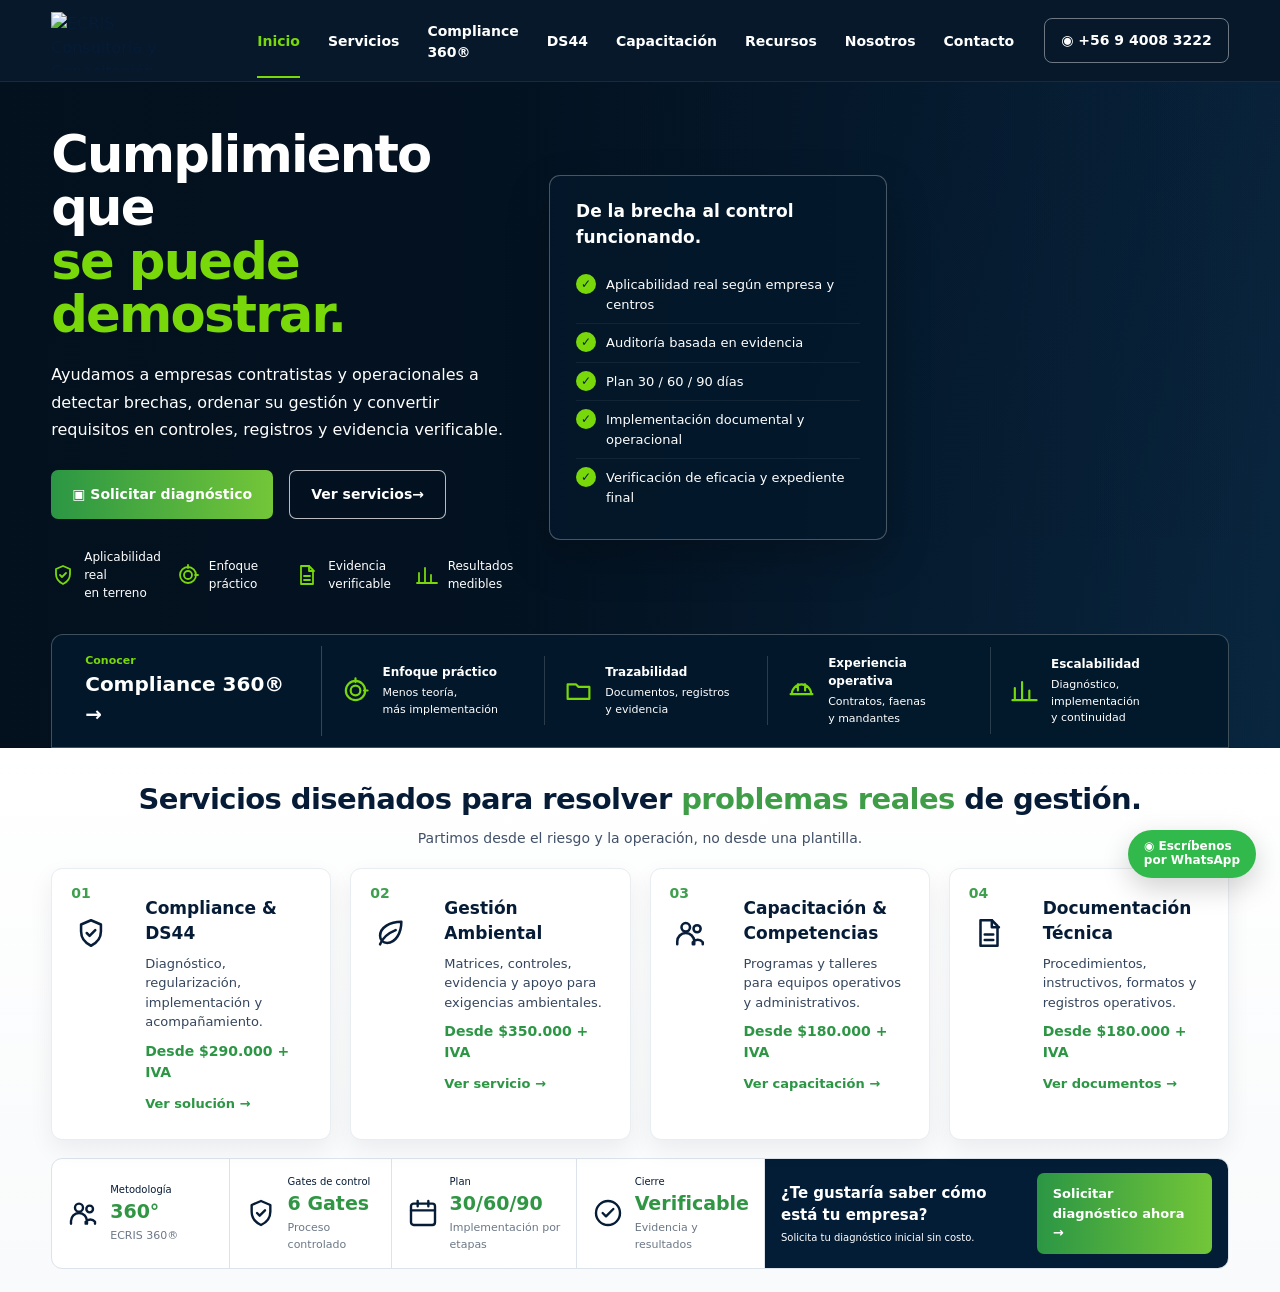
==== commit e68310aa: "Actualizar teléfono comercial a +56 9 4008 3222" ====
--- a/index.html
+++ b/index.html
@@ -1 +1 @@
-<!doctype html><html lang="es"><head><meta charset="utf-8"><meta name="viewport" content="width=device-width,initial-scale=1"><title>ECRIS | Consultoría, Cumplimiento y Capacitación</title><meta name="description" content="ECRIS ayuda a empresas contratistas y operacionales a detectar brechas, ordenar su gestión y convertir requisitos en controles, registros y evidencia verificable."><meta name="robots" content="index,follow"><link rel="stylesheet" href="./assets/css/styles.css"><style>.site-header{height:82px;background:#06182a}.logo-link{width:205px}.logo-img.logo-white{width:150px;height:auto;max-height:58px;object-fit:contain;filter:none}.hero-approved{position:relative;overflow:hidden;background:linear-gradient(105deg,#05182b 0%,#061d34 53%,#0a2a45 100%);color:#fff;min-height:535px}.hero-approved:before{content:"";position:absolute;inset:0;background:linear-gradient(90deg,rgba(3,17,31,.98) 0%,rgba(3,17,31,.9) 40%,rgba(3,17,31,.44) 67%,rgba(3,17,31,.16) 100%);z-index:1}.hero-approved-grid{position:relative;z-index:3;display:grid;grid-template-columns:1.08fr .78fr .72fr;min-height:455px;align-items:center;gap:30px}.approved-copy{max-width:600px;padding:46px 0 32px}.approved-copy h1{font-size:clamp(46px,4vw,64px);line-height:1.04;margin:0 0 20px;color:#fff;letter-spacing:-.035em}.approved-copy h1 span{color:#78d80a}.approved-copy>p{font-size:16px;line-height:1.72;max-width:560px;color:#fff}.approved-benefits{max-width:620px}.hero-center{display:flex;justify-content:center}.approved-card{width:100%;max-width:380px;background:rgba(4,24,43,.84);border:1px solid rgba(255,255,255,.27);box-shadow:0 18px 44px rgba(0,0,0,.22)}.hero-photo-art{position:absolute;z-index:0;right:0;top:0;width:52%;height:455px;background-image:url("./assets/ecris-hero-field.webp");background-size:cover;background-position:center;overflow:hidden}.hero-photo-art>*{display:none}.mountains{position:absolute;left:-3%;right:0;bottom:0;height:55%;background:linear-gradient(145deg,transparent 0 10%,#1b3a4b 10% 20%,transparent 20% 27%,#29475a 27% 42%,transparent 42% 50%,#173344 50% 66%,transparent 66%),linear-gradient(25deg,#0f2939,#1c3a4c);opacity:.95}.tower{position:absolute;left:48%;top:34px;width:135px;height:350px;border-left:4px solid rgba(12,25,34,.85);border-right:4px solid rgba(12,25,34,.85);clip-path:polygon(42% 0,58% 0,72% 100%,28% 100%)}.tower:before,.tower:after{content:"";position:absolute;left:-50px;width:230px;height:2px;background:#142a37}.tower:before{top:85px}.tower:after{top:150px}.tower i{position:absolute;left:12%;width:76%;height:2px;background:#172e3c;transform:rotate(58deg);transform-origin:left}.tower i:nth-child(1){top:45px}.tower i:nth-child(2){top:95px}.tower i:nth-child(3){top:145px}.tower i:nth-child(4){top:205px}.tower i:nth-child(5){top:265px}.worker{position:absolute;bottom:-20px;width:150px;height:245px}.worker .body{position:absolute;left:18px;bottom:0;width:116px;height:182px;background:linear-gradient(90deg,#091724,#112839);border-radius:52px 52px 15px 15px}.worker .helmet{position:absolute;z-index:2;left:35px;top:16px;width:84px;height:55px;background:#eef1f2;border-radius:55px 55px 15px 15px;box-shadow:inset 0 -8px 0 #cfd4d7}.worker b{position:absolute;z-index:3;left:48px;top:108px;color:#fff;font-size:17px;font-weight:400;transform:rotate(-4deg)}.worker-one{right:195px;transform:scale(.92)}.worker-two{right:30px;transform:scale(1.05)}.approved-value{position:relative;z-index:5;margin-top:0;background:rgba(3,24,43,.96);border-radius:12px 12px 0 0}.approved-services{padding-top:30px}.service-grid{grid-template-columns:repeat(4,1fr)}.approved-results{grid-template-columns:1.15fr 1.05fr 1.2fr 1.15fr 3fr;margin-top:18px}.approved-results .result em{display:block;font-size:11px;font-style:normal;color:#6c7887;margin-top:3px}.approved-results .diagnostic-box{border-radius:0}.service-card{transition:.2s}.service-card:hover{transform:translateY(-4px);box-shadow:0 16px 36px rgba(0,17,38,.11)}@media(max-width:1180px){.hero-approved-grid{grid-template-columns:1fr .8fr}.hero-photo-art{width:55%;opacity:.55}.hero-center{grid-column:2}.approved-results{grid-template-columns:repeat(2,1fr)}.approved-results .diagnostic-box{grid-column:1/-1}.service-grid{grid-template-columns:repeat(2,1fr)}}@media(max-width:850px){.hero-approved-grid{grid-template-columns:1fr;min-height:auto}.hero-photo-art{width:100%;height:100%;opacity:.25}.approved-copy{padding-top:38px}.hero-center{grid-column:auto;justify-content:flex-start;padding-bottom:35px}.approved-card{max-width:520px}.approved-value{grid-template-columns:1fr 1fr}.worker-two{right:10px}.worker-one{right:150px}.logo-link{width:auto}.logo-img.logo-white{width:138px;max-height:53px}.service-grid{grid-template-columns:1fr}}@media(max-width:560px){.hero-approved{min-height:auto}.approved-copy h1{font-size:43px}.approved-value{grid-template-columns:1fr}.hero-photo-art{display:none}.approved-results{grid-template-columns:1fr}.approved-results .diagnostic-box{grid-column:auto}}</style></head><body><header class="site-header"><div class="container nav-wrap"><a class="logo-link" href="./index.html" aria-label="ECRIS Inicio"><img src="./assets/ecris-logo-original-white.webp" alt="ECRIS Consultoría y Capacitación" class="logo-img logo-white"></a><button class="menu-btn" aria-label="Abrir menú">☰</button><nav class="menu"><a class="active" href="./index.html">Inicio</a><a href="./servicios/">Servicios</a><a href="./compliance360.html">Compliance 360®</a><a href="./compliance360.html">DS44</a><a href="./capacitacion.html">Capacitación</a><a href="./recursos/">Recursos</a><a href="./nosotros.html">Nosotros</a><a href="./contacto.html">Contacto</a></nav><a class="wa-top" href="https://wa.me/56946656213?text=Hola%20ECRIS,%20quiero%20solicitar%20informaci%C3%B3n" target="_blank" rel="noopener"><span>◉</span> +56 9 4665 6213</a></div></header><main><section class="hero-approved"><div class="hero-photo-art" aria-hidden="true"><div class="mountains"></div><div class="tower"><i></i><i></i><i></i><i></i><i></i></div><div class="worker worker-one"><span class="helmet"></span><span class="body"></span><b>ECRIS</b></div><div class="worker worker-two"><span class="helmet"></span><span class="body"></span><b>ECRIS</b></div></div><div class="container hero-approved-grid"><div class="hero-copy approved-copy"><h1>Cumplimiento que<br><span>se puede demostrar.</span></h1><p>Ayudamos a empresas contratistas y operacionales a detectar brechas, ordenar su gestión y convertir requisitos en controles, registros y evidencia verificable.</p><div class="hero-actions"><a class="btn btn-green" href="https://wa.me/56946656213?text=Hola%20ECRIS,%20quiero%20solicitar%20un%20diagn%C3%B3stico" target="_blank" rel="noopener">▣ Solicitar diagnóstico</a><a class="btn btn-outline" href="./servicios/">Ver servicios <span>→</span></a></div><div class="micro-benefits approved-benefits"><div><b></b><span>Aplicabilidad real<br>en terreno</span></div><div><b></b><span>Enfoque<br>práctico</span></div><div><b></b><span>Evidencia<br>verificable</span></div><div><b></b><span>Resultados<br>medibles</span></div></div></div><div class="hero-center"><div class="control-card approved-card"><h3>De la brecha al control funcionando.</h3><ul><li>Aplicabilidad real según empresa y centros</li><li>Auditoría basada en evidencia</li><li>Plan 30 / 60 / 90 días</li><li>Implementación documental y operacional</li><li>Verificación de eficacia y expediente final</li></ul></div></div></div><div class="container value-bar approved-value"><a class="value-main" href="./compliance360.html"><small>Conocer</small><strong>Compliance 360® →</strong></a><div class="value-item"><span></span><div><strong>Enfoque práctico</strong><small>Menos teoría,<br>más implementación</small></div></div><div class="value-item"><span></span><div><strong>Trazabilidad</strong><small>Documentos, registros<br>y evidencia</small></div></div><div class="value-item"><span></span><div><strong>Experiencia operativa</strong><small>Contratos, faenas<br>y mandantes</small></div></div><div class="value-item"><span></span><div><strong>Escalabilidad</strong><small>Diagnóstico, implementación<br>y continuidad</small></div></div></div></section><section class="services-home approved-services"><div class="container"><div class="section-title"><h2>Servicios diseñados para resolver <span>problemas reales</span> de gestión.</h2><p>Partimos desde el riesgo y la operación, no desde una plantilla.</p></div><div class="service-grid"><article class="service-card"><span class="num">01</span><div class="service-icon"></div><div><h3>Compliance & DS44</h3><p>Diagnóstico, regularización, implementación y acompañamiento.</p><strong class="price-home">Desde $290.000 + IVA</strong><a href="./compliance360.html">Ver solución →</a></div></article><article class="service-card"><span class="num">02</span><div class="service-icon"></div><div><h3>Gestión Ambiental</h3><p>Matrices, controles, evidencia y apoyo para exigencias ambientales.</p><strong class="price-home">Desde $350.000 + IVA</strong><a href="./gestion-ambiental.html">Ver servicio →</a></div></article><article class="service-card"><span class="num">03</span><div class="service-icon"></div><div><h3>Capacitación & Competencias</h3><p>Programas y talleres para equipos operativos y administrativos.</p><strong class="price-home">Desde $180.000 + IVA</strong><a href="./capacitacion.html">Ver capacitación →</a></div></article><article class="service-card"><span class="num">04</span><div class="service-icon"></div><div><h3>Documentación Técnica</h3><p>Procedimientos, instructivos, formatos y registros operativos.</p><strong class="price-home">Desde $180.000 + IVA</strong><a href="./documentacion-tecnica.html">Ver documentos →</a></div></article></div><div class="results-row approved-results"><div class="result"><span></span><div><small>Metodología</small><strong>360°</strong><em>ECRIS 360®</em></div></div><div class="result"><span></span><div><small>Gates de control</small><strong>6 Gates</strong><em>Proceso controlado</em></div></div><div class="result"><span></span><div><small>Plan</small><strong>30/60/90</strong><em>Implementación por etapas</em></div></div><div class="result"><span></span><div><small>Cierre</small><strong>Verificable</strong><em>Evidencia y resultados</em></div></div><div class="diagnostic-box"><div><strong>¿Te gustaría saber cómo está tu empresa?</strong><small>Solicita tu diagnóstico inicial sin costo.</small></div><a class="btn btn-green small" href="https://wa.me/56946656213?text=Hola%20ECRIS,%20quiero%20solicitar%20el%20diagn%C3%B3stico%20inicial" target="_blank" rel="noopener">Solicitar diagnóstico ahora →</a></div></div></div></section></main><a class="wa-float" href="https://wa.me/56946656213?text=Hola%20ECRIS,%20quiero%20solicitar%20informaci%C3%B3n" target="_blank" rel="noopener"><span>◉</span> Escríbenos<br>por WhatsApp</a><script src="./assets/js/main.js"></script></body></html>+<!doctype html><html lang="es"><head><meta charset="utf-8"><meta name="viewport" content="width=device-width,initial-scale=1"><title>ECRIS | Consultoría, Cumplimiento y Capacitación</title><meta name="description" content="ECRIS ayuda a empresas contratistas y operacionales a detectar brechas, ordenar su gestión y convertir requisitos en controles, registros y evidencia verificable."><meta name="robots" content="index,follow"><link rel="stylesheet" href="./assets/css/styles.css"><style>.site-header{height:82px;background:#06182a}.logo-link{width:205px}.logo-img.logo-white{width:150px;height:auto;max-height:58px;object-fit:contain;filter:none}.hero-approved{position:relative;overflow:hidden;background:linear-gradient(105deg,#05182b 0%,#061d34 53%,#0a2a45 100%);color:#fff;min-height:535px}.hero-approved:before{content:"";position:absolute;inset:0;background:linear-gradient(90deg,rgba(3,17,31,.98) 0%,rgba(3,17,31,.9) 40%,rgba(3,17,31,.44) 67%,rgba(3,17,31,.16) 100%);z-index:1}.hero-approved-grid{position:relative;z-index:3;display:grid;grid-template-columns:1.08fr .78fr .72fr;min-height:455px;align-items:center;gap:30px}.approved-copy{max-width:600px;padding:46px 0 32px}.approved-copy h1{font-size:clamp(46px,4vw,64px);line-height:1.04;margin:0 0 20px;color:#fff;letter-spacing:-.035em}.approved-copy h1 span{color:#78d80a}.approved-copy>p{font-size:16px;line-height:1.72;max-width:560px;color:#fff}.approved-benefits{max-width:620px}.hero-center{display:flex;justify-content:center}.approved-card{width:100%;max-width:380px;background:rgba(4,24,43,.84);border:1px solid rgba(255,255,255,.27);box-shadow:0 18px 44px rgba(0,0,0,.22)}.hero-photo-art{position:absolute;z-index:0;right:0;top:0;width:52%;height:455px;background-image:url("./assets/ecris-hero-field.webp");background-size:cover;background-position:center;overflow:hidden}.hero-photo-art>*{display:none}.mountains{position:absolute;left:-3%;right:0;bottom:0;height:55%;background:linear-gradient(145deg,transparent 0 10%,#1b3a4b 10% 20%,transparent 20% 27%,#29475a 27% 42%,transparent 42% 50%,#173344 50% 66%,transparent 66%),linear-gradient(25deg,#0f2939,#1c3a4c);opacity:.95}.tower{position:absolute;left:48%;top:34px;width:135px;height:350px;border-left:4px solid rgba(12,25,34,.85);border-right:4px solid rgba(12,25,34,.85);clip-path:polygon(42% 0,58% 0,72% 100%,28% 100%)}.tower:before,.tower:after{content:"";position:absolute;left:-50px;width:230px;height:2px;background:#142a37}.tower:before{top:85px}.tower:after{top:150px}.tower i{position:absolute;left:12%;width:76%;height:2px;background:#172e3c;transform:rotate(58deg);transform-origin:left}.tower i:nth-child(1){top:45px}.tower i:nth-child(2){top:95px}.tower i:nth-child(3){top:145px}.tower i:nth-child(4){top:205px}.tower i:nth-child(5){top:265px}.worker{position:absolute;bottom:-20px;width:150px;height:245px}.worker .body{position:absolute;left:18px;bottom:0;width:116px;height:182px;background:linear-gradient(90deg,#091724,#112839);border-radius:52px 52px 15px 15px}.worker .helmet{position:absolute;z-index:2;left:35px;top:16px;width:84px;height:55px;background:#eef1f2;border-radius:55px 55px 15px 15px;box-shadow:inset 0 -8px 0 #cfd4d7}.worker b{position:absolute;z-index:3;left:48px;top:108px;color:#fff;font-size:17px;font-weight:400;transform:rotate(-4deg)}.worker-one{right:195px;transform:scale(.92)}.worker-two{right:30px;transform:scale(1.05)}.approved-value{position:relative;z-index:5;margin-top:0;background:rgba(3,24,43,.96);border-radius:12px 12px 0 0}.approved-services{padding-top:30px}.service-grid{grid-template-columns:repeat(4,1fr)}.approved-results{grid-template-columns:1.15fr 1.05fr 1.2fr 1.15fr 3fr;margin-top:18px}.approved-results .result em{display:block;font-size:11px;font-style:normal;color:#6c7887;margin-top:3px}.approved-results .diagnostic-box{border-radius:0}.service-card{transition:.2s}.service-card:hover{transform:translateY(-4px);box-shadow:0 16px 36px rgba(0,17,38,.11)}@media(max-width:1180px){.hero-approved-grid{grid-template-columns:1fr .8fr}.hero-photo-art{width:55%;opacity:.55}.hero-center{grid-column:2}.approved-results{grid-template-columns:repeat(2,1fr)}.approved-results .diagnostic-box{grid-column:1/-1}.service-grid{grid-template-columns:repeat(2,1fr)}}@media(max-width:850px){.hero-approved-grid{grid-template-columns:1fr;min-height:auto}.hero-photo-art{width:100%;height:100%;opacity:.25}.approved-copy{padding-top:38px}.hero-center{grid-column:auto;justify-content:flex-start;padding-bottom:35px}.approved-card{max-width:520px}.approved-value{grid-template-columns:1fr 1fr}.worker-two{right:10px}.worker-one{right:150px}.logo-link{width:auto}.logo-img.logo-white{width:138px;max-height:53px}.service-grid{grid-template-columns:1fr}}@media(max-width:560px){.hero-approved{min-height:auto}.approved-copy h1{font-size:43px}.approved-value{grid-template-columns:1fr}.hero-photo-art{display:none}.approved-results{grid-template-columns:1fr}.approved-results .diagnostic-box{grid-column:auto}}</style></head><body><header class="site-header"><div class="container nav-wrap"><a class="logo-link" href="./index.html" aria-label="ECRIS Inicio"><img src="./assets/ecris-logo-original-white.webp" alt="ECRIS Consultoría y Capacitación" class="logo-img logo-white"></a><button class="menu-btn" aria-label="Abrir menú">☰</button><nav class="menu"><a class="active" href="./index.html">Inicio</a><a href="./servicios/">Servicios</a><a href="./compliance360.html">Compliance 360®</a><a href="./compliance360.html">DS44</a><a href="./capacitacion.html">Capacitación</a><a href="./recursos/">Recursos</a><a href="./nosotros.html">Nosotros</a><a href="./contacto.html">Contacto</a></nav><a class="wa-top" href="https://wa.me/56940083222?text=Hola%20ECRIS,%20quiero%20solicitar%20informaci%C3%B3n" target="_blank" rel="noopener"><span>◉</span> +56 9 4008 3222</a></div></header><main><section class="hero-approved"><div class="hero-photo-art" aria-hidden="true"><div class="mountains"></div><div class="tower"><i></i><i></i><i></i><i></i><i></i></div><div class="worker worker-one"><span class="helmet"></span><span class="body"></span><b>ECRIS</b></div><div class="worker worker-two"><span class="helmet"></span><span class="body"></span><b>ECRIS</b></div></div><div class="container hero-approved-grid"><div class="hero-copy approved-copy"><h1>Cumplimiento que<br><span>se puede demostrar.</span></h1><p>Ayudamos a empresas contratistas y operacionales a detectar brechas, ordenar su gestión y convertir requisitos en controles, registros y evidencia verificable.</p><div class="hero-actions"><a class="btn btn-green" href="https://wa.me/56940083222?text=Hola%20ECRIS,%20quiero%20solicitar%20un%20diagn%C3%B3stico" target="_blank" rel="noopener">▣ Solicitar diagnóstico</a><a class="btn btn-outline" href="./servicios/">Ver servicios <span>→</span></a></div><div class="micro-benefits approved-benefits"><div><b></b><span>Aplicabilidad real<br>en terreno</span></div><div><b></b><span>Enfoque<br>práctico</span></div><div><b></b><span>Evidencia<br>verificable</span></div><div><b></b><span>Resultados<br>medibles</span></div></div></div><div class="hero-center"><div class="control-card approved-card"><h3>De la brecha al control funcionando.</h3><ul><li>Aplicabilidad real según empresa y centros</li><li>Auditoría basada en evidencia</li><li>Plan 30 / 60 / 90 días</li><li>Implementación documental y operacional</li><li>Verificación de eficacia y expediente final</li></ul></div></div></div><div class="container value-bar approved-value"><a class="value-main" href="./compliance360.html"><small>Conocer</small><strong>Compliance 360® →</strong></a><div class="value-item"><span></span><div><strong>Enfoque práctico</strong><small>Menos teoría,<br>más implementación</small></div></div><div class="value-item"><span></span><div><strong>Trazabilidad</strong><small>Documentos, registros<br>y evidencia</small></div></div><div class="value-item"><span></span><div><strong>Experiencia operativa</strong><small>Contratos, faenas<br>y mandantes</small></div></div><div class="value-item"><span></span><div><strong>Escalabilidad</strong><small>Diagnóstico, implementación<br>y continuidad</small></div></div></div></section><section class="services-home approved-services"><div class="container"><div class="section-title"><h2>Servicios diseñados para resolver <span>problemas reales</span> de gestión.</h2><p>Partimos desde el riesgo y la operación, no desde una plantilla.</p></div><div class="service-grid"><article class="service-card"><span class="num">01</span><div class="service-icon"></div><div><h3>Compliance & DS44</h3><p>Diagnóstico, regularización, implementación y acompañamiento.</p><strong class="price-home">Desde $290.000 + IVA</strong><a href="./compliance360.html">Ver solución →</a></div></article><article class="service-card"><span class="num">02</span><div class="service-icon"></div><div><h3>Gestión Ambiental</h3><p>Matrices, controles, evidencia y apoyo para exigencias ambientales.</p><strong class="price-home">Desde $350.000 + IVA</strong><a href="./gestion-ambiental.html">Ver servicio →</a></div></article><article class="service-card"><span class="num">03</span><div class="service-icon"></div><div><h3>Capacitación & Competencias</h3><p>Programas y talleres para equipos operativos y administrativos.</p><strong class="price-home">Desde $180.000 + IVA</strong><a href="./capacitacion.html">Ver capacitación →</a></div></article><article class="service-card"><span class="num">04</span><div class="service-icon"></div><div><h3>Documentación Técnica</h3><p>Procedimientos, instructivos, formatos y registros operativos.</p><strong class="price-home">Desde $180.000 + IVA</strong><a href="./documentacion-tecnica.html">Ver documentos →</a></div></article></div><div class="results-row approved-results"><div class="result"><span></span><div><small>Metodología</small><strong>360°</strong><em>ECRIS 360®</em></div></div><div class="result"><span></span><div><small>Gates de control</small><strong>6 Gates</strong><em>Proceso controlado</em></div></div><div class="result"><span></span><div><small>Plan</small><strong>30/60/90</strong><em>Implementación por etapas</em></div></div><div class="result"><span></span><div><small>Cierre</small><strong>Verificable</strong><em>Evidencia y resultados</em></div></div><div class="diagnostic-box"><div><strong>¿Te gustaría saber cómo está tu empresa?</strong><small>Solicita tu diagnóstico inicial sin costo.</small></div><a class="btn btn-green small" href="https://wa.me/56940083222?text=Hola%20ECRIS,%20quiero%20solicitar%20el%20diagn%C3%B3stico%20inicial" target="_blank" rel="noopener">Solicitar diagnóstico ahora →</a></div></div></div></section></main><a class="wa-float" href="https://wa.me/56940083222?text=Hola%20ECRIS,%20quiero%20solicitar%20informaci%C3%B3n" target="_blank" rel="noopener"><span>◉</span> Escríbenos<br>por WhatsApp</a><script src="./assets/js/main.js"></script></body></html>
--- a/assets/css/styles.css
+++ b/assets/css/styles.css
@@ -1 +1 @@
-:root{--navy:#041a2f;--navy2:#082d4b;--ink:#061c36;--green:#78d80a;--white:#fff;--muted:#5d6b7c;--line:#dfe6ed}*{box-sizing:border-box}html{scroll-behavior:smooth}body{margin:0;font-family:Inter,ui-sans-serif,system-ui,-apple-system,"Segoe UI",Roboto,Arial,sans-serif;color:var(--ink);background:#fff;line-height:1.5}a{text-decoration:none;color:inherit}.container{width:min(1320px,92%);margin:auto}.site-header{height:82px;background:#041a2f;position:sticky;top:0;z-index:50;border-bottom:1px solid rgba(255,255,255,.08)}.nav-wrap{height:100%;display:flex;align-items:center;gap:20px}.logo-link{width:205px;display:flex;align-items:center}.logo-img{width:158px;height:auto;max-height:60px;object-fit:contain;object-position:left center;display:block}.menu{display:flex;gap:28px;align-items:center;margin-left:auto}.menu a{color:#fff;font-weight:700;font-size:14px;padding:28px 0 24px;border-bottom:2px solid transparent}.menu a:hover,.menu a.active{color:var(--green);border-bottom-color:var(--green)}.wa-top{margin-left:10px;color:#fff;border:1px solid rgba(255,255,255,.42);padding:11px 16px;border-radius:8px;font-weight:750;white-space:nowrap;font-size:14px}.menu-btn{display:none}.hero-modern{position:relative;background:var(--navy);color:#fff;overflow:hidden}.hero-bg{position:absolute;right:0;top:0;width:47%;height:calc(100% - 94px);background:linear-gradient(135deg,#173a56,#0d2942 45%,#061d34)}.hero-modern:after{content:'';position:absolute;right:4%;top:70px;width:39%;height:360px;background:repeating-linear-gradient(65deg,transparent 0 55px,rgba(255,255,255,.035) 56px 57px);pointer-events:none}.hero-layout{position:relative;z-index:2;min-height:490px;display:grid;grid-template-columns:1fr .9fr;gap:42px;align-items:center}.hero-copy{padding:44px 0 28px;max-width:640px}.hero-copy h1{margin:0 0 20px;font-size:clamp(45px,3.8vw,62px);line-height:1.06;letter-spacing:-.035em;font-weight:800}.hero-copy h1 span{color:var(--green)}.hero-copy>p{font-size:16px;line-height:1.7;max-width:590px;margin:0}.hero-actions{display:flex;gap:16px;margin:26px 0 29px}.btn{display:inline-flex;align-items:center;justify-content:center;padding:13px 21px;border-radius:7px;font-weight:800;font-size:14px}.btn-green{background:linear-gradient(90deg,#2b9644,#73c638);color:#fff}.btn-outline{border:1px solid rgba(255,255,255,.72);color:#fff;background:rgba(3,18,33,.25)}.btn.small{padding:11px 16px;font-size:13px}.micro-benefits{display:grid;grid-template-columns:repeat(4,1fr);max-width:610px;gap:15px}.micro-benefits div{display:flex;gap:9px;align-items:center;font-size:12px}.micro-benefits b{color:var(--green);font-size:20px}.hero-right{display:flex;justify-content:center;align-items:center;position:relative}.hero-right:after{content:'';position:absolute;right:0;bottom:-35px;width:440px;height:290px;opacity:.13;background:repeating-linear-gradient(115deg,transparent 0 40px,rgba(126,216,10,.25) 41px 42px),repeating-linear-gradient(65deg,transparent 0 55px,rgba(255,255,255,.14) 56px 57px);clip-path:polygon(48% 0,52% 0,73% 100%,27% 100%)}.control-card{position:relative;z-index:2;width:min(375px,92%);background:rgba(3,22,40,.9);border:1px solid rgba(255,255,255,.22);border-radius:11px;padding:23px 26px;box-shadow:0 18px 42px rgba(0,0,0,.22)}.control-card h3{font-size:17px;margin:0 0 16px}.control-card ul{list-style:none;padding:0;margin:0}.control-card li{position:relative;padding:9px 0 9px 30px;border-bottom:1px solid rgba(255,255,255,.06);font-size:13px}.control-card li:last-child{border:0}.control-card li:before{content:'✓';position:absolute;left:0;top:8px;width:20px;height:20px;border-radius:50%;display:grid;place-items:center;background:var(--green);color:#082337;font-weight:900;font-size:12px}.value-bar{position:relative;z-index:4;min-height:94px;background:rgba(2,24,44,.97);border:1px solid rgba(255,255,255,.24);border-radius:12px 12px 0 0;display:grid;grid-template-columns:1.15fr repeat(4,1fr);align-items:center;padding:11px 14px}.value-main,.value-item{padding:7px 19px;min-height:64px;display:flex;align-items:center}.value-main{flex-direction:column;align-items:flex-start;justify-content:center;border-right:1px solid rgba(255,255,255,.2)}.value-main small{color:var(--green);font-weight:800;font-size:11px}.value-main strong{font-size:20px}.value-item{gap:12px;border-right:1px solid rgba(255,255,255,.16)}.value-item:last-child{border:0}.value-item>span{color:var(--green);font-size:22px}.value-item strong,.value-item small{display:block}.value-item strong{font-size:12px}.value-item small{font-size:11px;color:#fff;margin-top:4px}.services-home{background:linear-gradient(#fff,#f8fafb);padding:27px 0 23px}.section-title{text-align:center;margin:0 auto 19px}.section-title h2{margin:0;font-size:29px;letter-spacing:-.02em}.section-title h2 span{color:#3f9d48}.section-title p{margin:6px 0;color:#415069;font-size:14px}.service-grid{display:grid;grid-template-columns:repeat(3,1fr);gap:19px}.service-card{position:relative;display:grid;grid-template-columns:58px 1fr;gap:13px;min-height:145px;padding:24px 22px;background:#fff;border:1px solid #e8edf1;border-radius:11px;box-shadow:0 9px 25px rgba(0,17,38,.065)}.service-card .num{position:absolute;top:14px;left:19px;color:#3e9f4e;font-size:14px;font-weight:900}.service-icon{font-size:29px;color:#071d3a;margin-top:23px}.service-card h3{margin:3px 0 7px;font-size:17px}.service-card p{margin:0 0 9px;color:#34455d;font-size:13px}.service-card a{color:#2c9645;font-weight:800;font-size:13px}.results-row{margin-top:16px;display:grid;grid-template-columns:1.1fr .95fr 1.2fr 1.2fr 3fr;border:1px solid #dce3ea;border-radius:11px;background:#fff;overflow:hidden}.result{display:flex;align-items:center;gap:11px;padding:15px;border-right:1px solid #dce3ea}.result>span{font-size:24px}.result small,.result strong{display:block}.result small{font-size:10px}.result strong{font-size:19px;color:#309644}.diagnostic-box{background:#041d36;color:#fff;display:flex;justify-content:space-between;gap:15px;align-items:center;padding:14px 16px}.diagnostic-box strong,.diagnostic-box small{display:block}.diagnostic-box strong{font-size:15px}.diagnostic-box small{font-size:10px;margin-top:3px}.sector-row{display:flex;align-items:center;justify-content:center;gap:20px;flex-wrap:wrap;padding:21px 0 5px;font-size:11px;color:#263851}.wa-float{position:fixed;right:24px;bottom:22px;z-index:80;background:#32b94b;color:#fff;padding:10px 16px;border-radius:25px;font-weight:800;box-shadow:0 10px 28px rgba(0,0,0,.18);font-size:12px;line-height:1.15}@media(max-width:1150px){.menu{gap:16px}.menu a{font-size:12px}.wa-top{display:none}.value-bar{grid-template-columns:1.2fr 1fr 1fr}.value-item:nth-last-child(-n+2){display:none}.results-row{grid-template-columns:repeat(2,1fr)}.diagnostic-box{grid-column:1/-1}}@media(max-width:850px){.site-header{height:70px}.logo-link{width:auto}.logo-img{width:138px;max-height:53px}.menu-btn{display:block;margin-left:auto;background:transparent;border:1px solid rgba(255,255,255,.3);color:#fff;border-radius:8px;padding:8px 10px}.menu{display:none;position:absolute;left:0;right:0;top:70px;background:#061d34;flex-direction:column;align-items:flex-start;padding:18px 5%;gap:0}.menu.open{display:flex}.menu a{width:100%;padding:12px 0}.hero-bg{width:100%;height:42%;top:auto;bottom:94px;opacity:.5}.hero-layout{grid-template-columns:1fr;min-height:720px}.hero-right{justify-content:flex-start}.control-card{margin-bottom:120px}.value-bar{grid-template-columns:1fr 1fr}.value-main{grid-column:1/-1;border-right:0}.service-grid{grid-template-columns:1fr}.micro-benefits{grid-template-columns:1fr 1fr}.results-row{grid-template-columns:1fr}.diagnostic-box{grid-column:auto;flex-direction:column;align-items:flex-start}}@media(max-width:560px){.hero-copy h1{font-size:41px}.hero-copy>p{font-size:15px}.hero-actions{flex-direction:column}.hero-actions .btn{width:100%}.value-bar{grid-template-columns:1fr}.section-title h2{font-size:25px}.service-card{grid-template-columns:50px 1fr;padding:21px 16px}.wa-float{right:14px;bottom:14px;font-size:0;width:49px;height:49px;padding:0}}+:root{--navy:#041a2f;--navy2:#082d4b;--ink:#061c36;--green:#78d80a;--white:#fff;--muted:#5d6b7c;--line:#dfe6ed}*{box-sizing:border-box}html{scroll-behavior:smooth}body{margin:0;font-family:Inter,ui-sans-serif,system-ui,-apple-system,"Segoe UI",Roboto,Arial,sans-serif;color:var(--ink);background:#fff;line-height:1.5}a{text-decoration:none;color:inherit}.container{width:min(1320px,92%);margin:auto}.site-header{height:82px;background:#041a2f;position:sticky;top:0;z-index:50;border-bottom:1px solid rgba(255,255,255,.08)}.nav-wrap{height:100%;display:flex;align-items:center;gap:20px}.logo-link{width:205px;display:flex;align-items:center}.logo-img{width:158px;height:auto;max-height:60px;object-fit:contain;object-position:left center;display:block}.menu{display:flex;gap:28px;align-items:center;margin-left:auto}.menu a{color:#fff;font-weight:700;font-size:14px;padding:28px 0 24px;border-bottom:2px solid transparent}.menu a:hover,.menu a.active{color:var(--green);border-bottom-color:var(--green)}.wa-top{margin-left:10px;color:#fff;border:1px solid rgba(255,255,255,.42);padding:11px 16px;border-radius:8px;font-weight:750;white-space:nowrap;font-size:14px}.menu-btn{display:none}.hero-modern{position:relative;background:var(--navy);color:#fff;overflow:hidden}.hero-bg{position:absolute;right:0;top:0;width:47%;height:calc(100% - 94px);background:linear-gradient(135deg,#173a56,#0d2942 45%,#061d34)}.hero-modern:after{content:'';position:absolute;right:4%;top:70px;width:39%;height:360px;background:repeating-linear-gradient(65deg,transparent 0 55px,rgba(255,255,255,.035) 56px 57px);pointer-events:none}.hero-layout{position:relative;z-index:2;min-height:490px;display:grid;grid-template-columns:1fr .9fr;gap:42px;align-items:center}.hero-copy{padding:44px 0 28px;max-width:640px}.hero-copy h1{margin:0 0 20px;font-size:clamp(45px,3.8vw,62px);line-height:1.06;letter-spacing:-.035em;font-weight:800}.hero-copy h1 span{color:var(--green)}.hero-copy>p{font-size:16px;line-height:1.7;max-width:590px;margin:0}.hero-actions{display:flex;gap:16px;margin:26px 0 29px}.btn{display:inline-flex;align-items:center;justify-content:center;padding:13px 21px;border-radius:7px;font-weight:800;font-size:14px}.btn-green{background:linear-gradient(90deg,#2b9644,#73c638);color:#fff}.btn-outline{border:1px solid rgba(255,255,255,.72);color:#fff;background:rgba(3,18,33,.25)}.btn.small{padding:11px 16px;font-size:13px}.micro-benefits{display:grid;grid-template-columns:repeat(4,1fr);max-width:610px;gap:15px}.micro-benefits div{display:flex;gap:9px;align-items:center;font-size:12px}.micro-benefits b{color:var(--green);font-size:20px}.hero-right{display:flex;justify-content:center;align-items:center;position:relative}.hero-right:after{content:'';position:absolute;right:0;bottom:-35px;width:440px;height:290px;opacity:.13;background:repeating-linear-gradient(115deg,transparent 0 40px,rgba(126,216,10,.25) 41px 42px),repeating-linear-gradient(65deg,transparent 0 55px,rgba(255,255,255,.14) 56px 57px);clip-path:polygon(48% 0,52% 0,73% 100%,27% 100%)}.control-card{position:relative;z-index:2;width:min(375px,92%);background:rgba(3,22,40,.9);border:1px solid rgba(255,255,255,.22);border-radius:11px;padding:23px 26px;box-shadow:0 18px 42px rgba(0,0,0,.22)}.control-card h3{font-size:17px;margin:0 0 16px}.control-card ul{list-style:none;padding:0;margin:0}.control-card li{position:relative;padding:9px 0 9px 30px;border-bottom:1px solid rgba(255,255,255,.06);font-size:13px}.control-card li:last-child{border:0}.control-card li:before{content:'✓';position:absolute;left:0;top:8px;width:20px;height:20px;border-radius:50%;display:grid;place-items:center;background:var(--green);color:#082337;font-weight:900;font-size:12px}.value-bar{position:relative;z-index:4;min-height:94px;background:rgba(2,24,44,.97);border:1px solid rgba(255,255,255,.24);border-radius:12px 12px 0 0;display:grid;grid-template-columns:1.15fr repeat(4,1fr);align-items:center;padding:11px 14px}.value-main,.value-item{padding:7px 19px;min-height:64px;display:flex;align-items:center}.value-main{flex-direction:column;align-items:flex-start;justify-content:center;border-right:1px solid rgba(255,255,255,.2)}.value-main small{color:var(--green);font-weight:800;font-size:11px}.value-main strong{font-size:20px}.value-item{gap:12px;border-right:1px solid rgba(255,255,255,.16)}.value-item:last-child{border:0}.value-item>span{color:var(--green);font-size:22px}.value-item strong,.value-item small{display:block}.value-item strong{font-size:12px}.value-item small{font-size:11px;color:#fff;margin-top:4px}.services-home{background:linear-gradient(#fff,#f8fafb);padding:27px 0 23px}.section-title{text-align:center;margin:0 auto 19px}.section-title h2{margin:0;font-size:29px;letter-spacing:-.02em}.section-title h2 span{color:#3f9d48}.section-title p{margin:6px 0;color:#415069;font-size:14px}.service-grid{display:grid;grid-template-columns:repeat(3,1fr);gap:19px}.service-card{position:relative;display:grid;grid-template-columns:58px 1fr;gap:13px;min-height:145px;padding:24px 22px;background:#fff;border:1px solid #e8edf1;border-radius:11px;box-shadow:0 9px 25px rgba(0,17,38,.065)}.service-card .num{position:absolute;top:14px;left:19px;color:#3e9f4e;font-size:14px;font-weight:900}.service-icon{font-size:29px;color:#071d3a;margin-top:23px}.service-card h3{margin:3px 0 7px;font-size:17px}.service-card p{margin:0 0 9px;color:#34455d;font-size:13px}.service-card a{color:#2c9645;font-weight:800;font-size:13px}.results-row{margin-top:16px;display:grid;grid-template-columns:1.1fr .95fr 1.2fr 1.2fr 3fr;border:1px solid #dce3ea;border-radius:11px;background:#fff;overflow:hidden}.result{display:flex;align-items:center;gap:11px;padding:15px;border-right:1px solid #dce3ea}.result>span{font-size:24px}.result small,.result strong{display:block}.result small{font-size:10px}.result strong{font-size:19px;color:#309644}.diagnostic-box{background:#041d36;color:#fff;display:flex;justify-content:space-between;gap:15px;align-items:center;padding:14px 16px}.diagnostic-box strong,.diagnostic-box small{display:block}.diagnostic-box strong{font-size:15px}.diagnostic-box small{font-size:10px;margin-top:3px}.sector-row{display:flex;align-items:center;justify-content:center;gap:20px;flex-wrap:wrap;padding:21px 0 5px;font-size:11px;color:#263851}.wa-float{position:fixed;right:24px;bottom:22px;z-index:80;background:#32b94b;color:#fff;padding:10px 16px;border-radius:25px;font-weight:800;box-shadow:0 10px 28px rgba(0,0,0,.18);font-size:12px;line-height:1.15}@media(max-width:1150px){.menu{gap:16px}.menu a{font-size:12px}.wa-top{display:none}.value-bar{grid-template-columns:1.2fr 1fr 1fr}.value-item:nth-last-child(-n+2){display:none}.results-row{grid-template-columns:repeat(2,1fr)}.diagnostic-box{grid-column:1/-1}}@media(max-width:850px){.site-header{height:70px}.logo-link{width:auto}.logo-img{width:138px;max-height:53px}.menu-btn{display:block;margin-left:auto;background:transparent;border:1px solid rgba(255,255,255,.3);color:#fff;border-radius:8px;padding:8px 10px}.menu{display:none;position:absolute;left:0;right:0;top:70px;background:#061d34;flex-direction:column;align-items:flex-start;padding:18px 5%;gap:0}.menu.open{display:flex}.menu a{width:100%;padding:12px 0}.hero-bg{width:100%;height:42%;top:auto;bottom:94px;opacity:.5}.hero-layout{grid-template-columns:1fr;min-height:720px}.hero-right{justify-content:flex-start}.control-card{margin-bottom:120px}.value-bar{grid-template-columns:1fr 1fr}.value-main{grid-column:1/-1;border-right:0}.service-grid{grid-template-columns:1fr}.micro-benefits{grid-template-columns:1fr 1fr}.results-row{grid-template-columns:1fr}.diagnostic-box{grid-column:auto;flex-direction:column;align-items:flex-start}}@media(max-width:560px){.hero-copy h1{font-size:41px}.hero-copy>p{font-size:15px}.hero-actions{flex-direction:column}.hero-actions .btn{width:100%}.value-bar{grid-template-columns:1fr}.section-title h2{font-size:25px}.service-card{grid-template-columns:50px 1fr;padding:21px 16px}.wa-float{right:14px;bottom:14px;font-size:0;width:49px;height:49px;padding:0}}.price-home{display:block;color:#2c9645;font-size:14px;margin:3px 0 8px}.offer-card{max-width:760px;margin:0 auto;padding:30px;border:1px solid #dfe6ed;border-radius:14px;background:#fff;box-shadow:0 10px 28px rgba(0,17,38,.06)}.offer-card small{color:#2f9b44;font-weight:900}.offer-card ul{padding-left:20px}.offer-price{display:block;color:#2f9b44;font-size:28px;margin:8px 0 14px}.offer-note{font-size:13px;color:#5d6b7c}.small-price{font-size:19px;margin-bottom:12px}
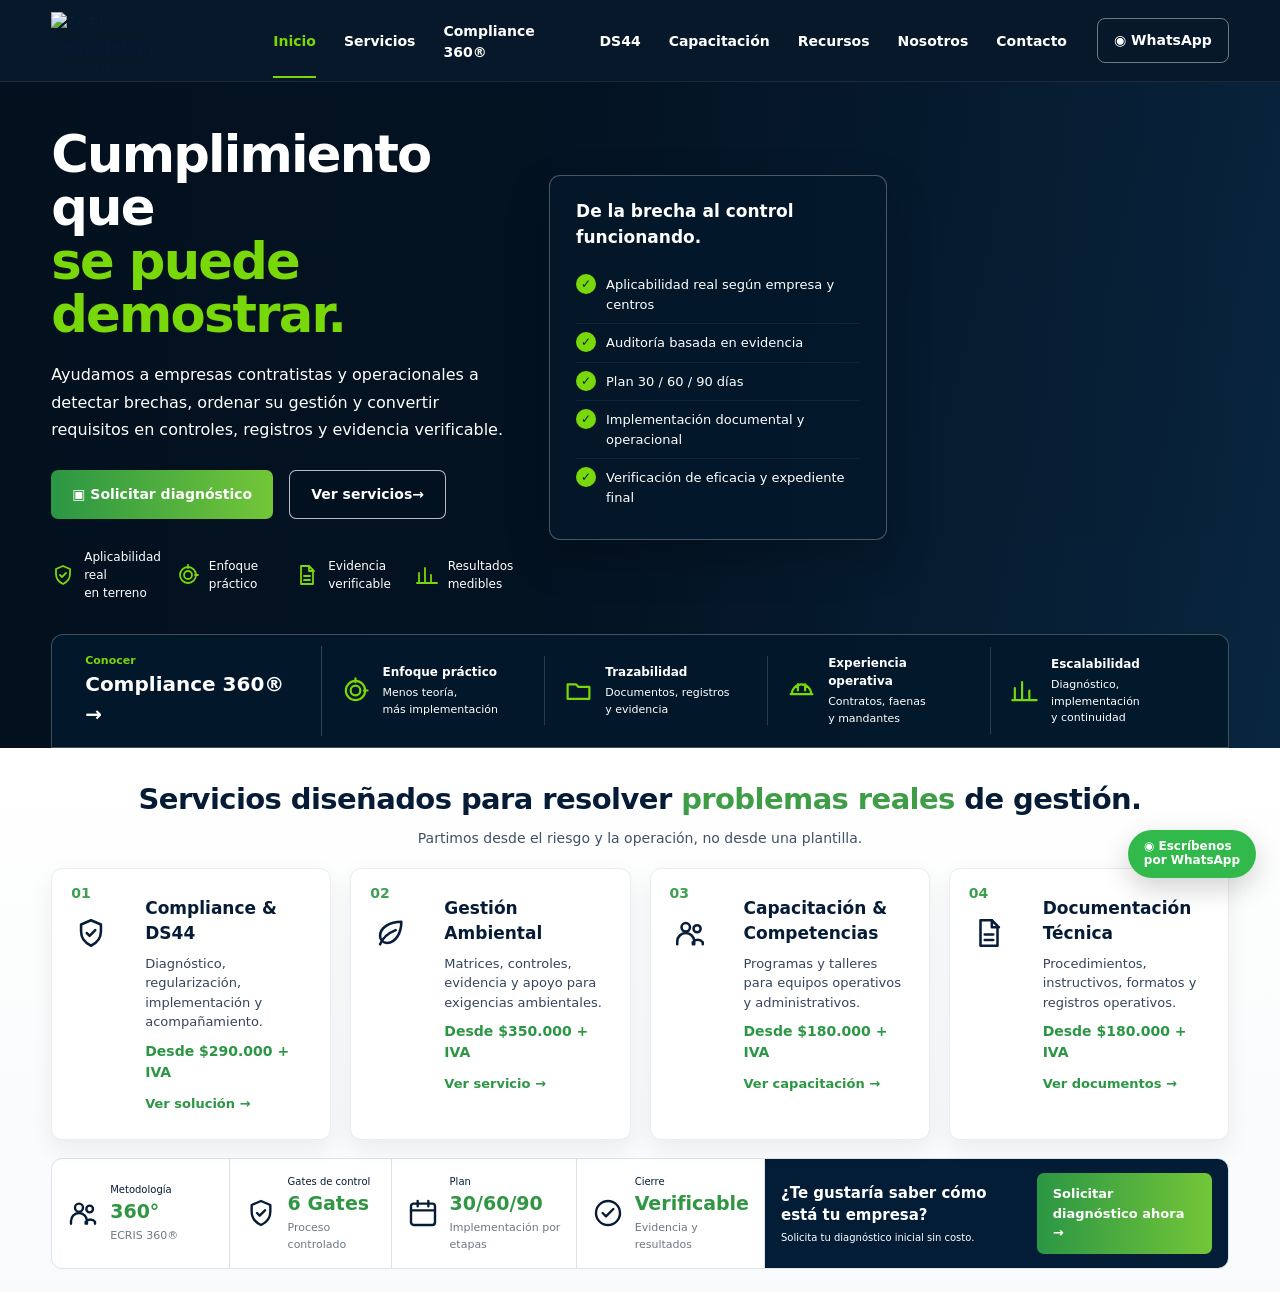
==== commit 9fc62645: "Ocultar número y mantener botones de WhatsApp" ====
--- a/index.html
+++ b/index.html
@@ -1 +1 @@
-<!doctype html><html lang="es"><head><meta charset="utf-8"><meta name="viewport" content="width=device-width,initial-scale=1"><title>ECRIS | Consultoría, Cumplimiento y Capacitación</title><meta name="description" content="ECRIS ayuda a empresas contratistas y operacionales a detectar brechas, ordenar su gestión y convertir requisitos en controles, registros y evidencia verificable."><meta name="robots" content="index,follow"><link rel="stylesheet" href="./assets/css/styles.css"><style>.site-header{height:82px;background:#06182a}.logo-link{width:205px}.logo-img.logo-white{width:150px;height:auto;max-height:58px;object-fit:contain;filter:none}.hero-approved{position:relative;overflow:hidden;background:linear-gradient(105deg,#05182b 0%,#061d34 53%,#0a2a45 100%);color:#fff;min-height:535px}.hero-approved:before{content:"";position:absolute;inset:0;background:linear-gradient(90deg,rgba(3,17,31,.98) 0%,rgba(3,17,31,.9) 40%,rgba(3,17,31,.44) 67%,rgba(3,17,31,.16) 100%);z-index:1}.hero-approved-grid{position:relative;z-index:3;display:grid;grid-template-columns:1.08fr .78fr .72fr;min-height:455px;align-items:center;gap:30px}.approved-copy{max-width:600px;padding:46px 0 32px}.approved-copy h1{font-size:clamp(46px,4vw,64px);line-height:1.04;margin:0 0 20px;color:#fff;letter-spacing:-.035em}.approved-copy h1 span{color:#78d80a}.approved-copy>p{font-size:16px;line-height:1.72;max-width:560px;color:#fff}.approved-benefits{max-width:620px}.hero-center{display:flex;justify-content:center}.approved-card{width:100%;max-width:380px;background:rgba(4,24,43,.84);border:1px solid rgba(255,255,255,.27);box-shadow:0 18px 44px rgba(0,0,0,.22)}.hero-photo-art{position:absolute;z-index:0;right:0;top:0;width:52%;height:455px;background-image:url("./assets/ecris-hero-field.webp");background-size:cover;background-position:center;overflow:hidden}.hero-photo-art>*{display:none}.mountains{position:absolute;left:-3%;right:0;bottom:0;height:55%;background:linear-gradient(145deg,transparent 0 10%,#1b3a4b 10% 20%,transparent 20% 27%,#29475a 27% 42%,transparent 42% 50%,#173344 50% 66%,transparent 66%),linear-gradient(25deg,#0f2939,#1c3a4c);opacity:.95}.tower{position:absolute;left:48%;top:34px;width:135px;height:350px;border-left:4px solid rgba(12,25,34,.85);border-right:4px solid rgba(12,25,34,.85);clip-path:polygon(42% 0,58% 0,72% 100%,28% 100%)}.tower:before,.tower:after{content:"";position:absolute;left:-50px;width:230px;height:2px;background:#142a37}.tower:before{top:85px}.tower:after{top:150px}.tower i{position:absolute;left:12%;width:76%;height:2px;background:#172e3c;transform:rotate(58deg);transform-origin:left}.tower i:nth-child(1){top:45px}.tower i:nth-child(2){top:95px}.tower i:nth-child(3){top:145px}.tower i:nth-child(4){top:205px}.tower i:nth-child(5){top:265px}.worker{position:absolute;bottom:-20px;width:150px;height:245px}.worker .body{position:absolute;left:18px;bottom:0;width:116px;height:182px;background:linear-gradient(90deg,#091724,#112839);border-radius:52px 52px 15px 15px}.worker .helmet{position:absolute;z-index:2;left:35px;top:16px;width:84px;height:55px;background:#eef1f2;border-radius:55px 55px 15px 15px;box-shadow:inset 0 -8px 0 #cfd4d7}.worker b{position:absolute;z-index:3;left:48px;top:108px;color:#fff;font-size:17px;font-weight:400;transform:rotate(-4deg)}.worker-one{right:195px;transform:scale(.92)}.worker-two{right:30px;transform:scale(1.05)}.approved-value{position:relative;z-index:5;margin-top:0;background:rgba(3,24,43,.96);border-radius:12px 12px 0 0}.approved-services{padding-top:30px}.service-grid{grid-template-columns:repeat(4,1fr)}.approved-results{grid-template-columns:1.15fr 1.05fr 1.2fr 1.15fr 3fr;margin-top:18px}.approved-results .result em{display:block;font-size:11px;font-style:normal;color:#6c7887;margin-top:3px}.approved-results .diagnostic-box{border-radius:0}.service-card{transition:.2s}.service-card:hover{transform:translateY(-4px);box-shadow:0 16px 36px rgba(0,17,38,.11)}@media(max-width:1180px){.hero-approved-grid{grid-template-columns:1fr .8fr}.hero-photo-art{width:55%;opacity:.55}.hero-center{grid-column:2}.approved-results{grid-template-columns:repeat(2,1fr)}.approved-results .diagnostic-box{grid-column:1/-1}.service-grid{grid-template-columns:repeat(2,1fr)}}@media(max-width:850px){.hero-approved-grid{grid-template-columns:1fr;min-height:auto}.hero-photo-art{width:100%;height:100%;opacity:.25}.approved-copy{padding-top:38px}.hero-center{grid-column:auto;justify-content:flex-start;padding-bottom:35px}.approved-card{max-width:520px}.approved-value{grid-template-columns:1fr 1fr}.worker-two{right:10px}.worker-one{right:150px}.logo-link{width:auto}.logo-img.logo-white{width:138px;max-height:53px}.service-grid{grid-template-columns:1fr}}@media(max-width:560px){.hero-approved{min-height:auto}.approved-copy h1{font-size:43px}.approved-value{grid-template-columns:1fr}.hero-photo-art{display:none}.approved-results{grid-template-columns:1fr}.approved-results .diagnostic-box{grid-column:auto}}</style></head><body><header class="site-header"><div class="container nav-wrap"><a class="logo-link" href="./index.html" aria-label="ECRIS Inicio"><img src="./assets/ecris-logo-original-white.webp" alt="ECRIS Consultoría y Capacitación" class="logo-img logo-white"></a><button class="menu-btn" aria-label="Abrir menú">☰</button><nav class="menu"><a class="active" href="./index.html">Inicio</a><a href="./servicios/">Servicios</a><a href="./compliance360.html">Compliance 360®</a><a href="./compliance360.html">DS44</a><a href="./capacitacion.html">Capacitación</a><a href="./recursos/">Recursos</a><a href="./nosotros.html">Nosotros</a><a href="./contacto.html">Contacto</a></nav><a class="wa-top" href="https://wa.me/56940083222?text=Hola%20ECRIS,%20quiero%20solicitar%20informaci%C3%B3n" target="_blank" rel="noopener"><span>◉</span> +56 9 4008 3222</a></div></header><main><section class="hero-approved"><div class="hero-photo-art" aria-hidden="true"><div class="mountains"></div><div class="tower"><i></i><i></i><i></i><i></i><i></i></div><div class="worker worker-one"><span class="helmet"></span><span class="body"></span><b>ECRIS</b></div><div class="worker worker-two"><span class="helmet"></span><span class="body"></span><b>ECRIS</b></div></div><div class="container hero-approved-grid"><div class="hero-copy approved-copy"><h1>Cumplimiento que<br><span>se puede demostrar.</span></h1><p>Ayudamos a empresas contratistas y operacionales a detectar brechas, ordenar su gestión y convertir requisitos en controles, registros y evidencia verificable.</p><div class="hero-actions"><a class="btn btn-green" href="https://wa.me/56940083222?text=Hola%20ECRIS,%20quiero%20solicitar%20un%20diagn%C3%B3stico" target="_blank" rel="noopener">▣ Solicitar diagnóstico</a><a class="btn btn-outline" href="./servicios/">Ver servicios <span>→</span></a></div><div class="micro-benefits approved-benefits"><div><b></b><span>Aplicabilidad real<br>en terreno</span></div><div><b></b><span>Enfoque<br>práctico</span></div><div><b></b><span>Evidencia<br>verificable</span></div><div><b></b><span>Resultados<br>medibles</span></div></div></div><div class="hero-center"><div class="control-card approved-card"><h3>De la brecha al control funcionando.</h3><ul><li>Aplicabilidad real según empresa y centros</li><li>Auditoría basada en evidencia</li><li>Plan 30 / 60 / 90 días</li><li>Implementación documental y operacional</li><li>Verificación de eficacia y expediente final</li></ul></div></div></div><div class="container value-bar approved-value"><a class="value-main" href="./compliance360.html"><small>Conocer</small><strong>Compliance 360® →</strong></a><div class="value-item"><span></span><div><strong>Enfoque práctico</strong><small>Menos teoría,<br>más implementación</small></div></div><div class="value-item"><span></span><div><strong>Trazabilidad</strong><small>Documentos, registros<br>y evidencia</small></div></div><div class="value-item"><span></span><div><strong>Experiencia operativa</strong><small>Contratos, faenas<br>y mandantes</small></div></div><div class="value-item"><span></span><div><strong>Escalabilidad</strong><small>Diagnóstico, implementación<br>y continuidad</small></div></div></div></section><section class="services-home approved-services"><div class="container"><div class="section-title"><h2>Servicios diseñados para resolver <span>problemas reales</span> de gestión.</h2><p>Partimos desde el riesgo y la operación, no desde una plantilla.</p></div><div class="service-grid"><article class="service-card"><span class="num">01</span><div class="service-icon"></div><div><h3>Compliance & DS44</h3><p>Diagnóstico, regularización, implementación y acompañamiento.</p><strong class="price-home">Desde $290.000 + IVA</strong><a href="./compliance360.html">Ver solución →</a></div></article><article class="service-card"><span class="num">02</span><div class="service-icon"></div><div><h3>Gestión Ambiental</h3><p>Matrices, controles, evidencia y apoyo para exigencias ambientales.</p><strong class="price-home">Desde $350.000 + IVA</strong><a href="./gestion-ambiental.html">Ver servicio →</a></div></article><article class="service-card"><span class="num">03</span><div class="service-icon"></div><div><h3>Capacitación & Competencias</h3><p>Programas y talleres para equipos operativos y administrativos.</p><strong class="price-home">Desde $180.000 + IVA</strong><a href="./capacitacion.html">Ver capacitación →</a></div></article><article class="service-card"><span class="num">04</span><div class="service-icon"></div><div><h3>Documentación Técnica</h3><p>Procedimientos, instructivos, formatos y registros operativos.</p><strong class="price-home">Desde $180.000 + IVA</strong><a href="./documentacion-tecnica.html">Ver documentos →</a></div></article></div><div class="results-row approved-results"><div class="result"><span></span><div><small>Metodología</small><strong>360°</strong><em>ECRIS 360®</em></div></div><div class="result"><span></span><div><small>Gates de control</small><strong>6 Gates</strong><em>Proceso controlado</em></div></div><div class="result"><span></span><div><small>Plan</small><strong>30/60/90</strong><em>Implementación por etapas</em></div></div><div class="result"><span></span><div><small>Cierre</small><strong>Verificable</strong><em>Evidencia y resultados</em></div></div><div class="diagnostic-box"><div><strong>¿Te gustaría saber cómo está tu empresa?</strong><small>Solicita tu diagnóstico inicial sin costo.</small></div><a class="btn btn-green small" href="https://wa.me/56940083222?text=Hola%20ECRIS,%20quiero%20solicitar%20el%20diagn%C3%B3stico%20inicial" target="_blank" rel="noopener">Solicitar diagnóstico ahora →</a></div></div></div></section></main><a class="wa-float" href="https://wa.me/56940083222?text=Hola%20ECRIS,%20quiero%20solicitar%20informaci%C3%B3n" target="_blank" rel="noopener"><span>◉</span> Escríbenos<br>por WhatsApp</a><script src="./assets/js/main.js"></script></body></html>+<!doctype html><html lang="es"><head><meta charset="utf-8"><meta name="viewport" content="width=device-width,initial-scale=1"><title>ECRIS | Consultoría, Cumplimiento y Capacitación</title><meta name="description" content="ECRIS ayuda a empresas contratistas y operacionales a detectar brechas, ordenar su gestión y convertir requisitos en controles, registros y evidencia verificable."><meta name="robots" content="index,follow"><link rel="stylesheet" href="./assets/css/styles.css"><style>.site-header{height:82px;background:#06182a}.logo-link{width:205px}.logo-img.logo-white{width:150px;height:auto;max-height:58px;object-fit:contain;filter:none}.hero-approved{position:relative;overflow:hidden;background:linear-gradient(105deg,#05182b 0%,#061d34 53%,#0a2a45 100%);color:#fff;min-height:535px}.hero-approved:before{content:"";position:absolute;inset:0;background:linear-gradient(90deg,rgba(3,17,31,.98) 0%,rgba(3,17,31,.9) 40%,rgba(3,17,31,.44) 67%,rgba(3,17,31,.16) 100%);z-index:1}.hero-approved-grid{position:relative;z-index:3;display:grid;grid-template-columns:1.08fr .78fr .72fr;min-height:455px;align-items:center;gap:30px}.approved-copy{max-width:600px;padding:46px 0 32px}.approved-copy h1{font-size:clamp(46px,4vw,64px);line-height:1.04;margin:0 0 20px;color:#fff;letter-spacing:-.035em}.approved-copy h1 span{color:#78d80a}.approved-copy>p{font-size:16px;line-height:1.72;max-width:560px;color:#fff}.approved-benefits{max-width:620px}.hero-center{display:flex;justify-content:center}.approved-card{width:100%;max-width:380px;background:rgba(4,24,43,.84);border:1px solid rgba(255,255,255,.27);box-shadow:0 18px 44px rgba(0,0,0,.22)}.hero-photo-art{position:absolute;z-index:0;right:0;top:0;width:52%;height:455px;background-image:url("./assets/ecris-hero-field.webp");background-size:cover;background-position:center;overflow:hidden}.hero-photo-art>*{display:none}.mountains{position:absolute;left:-3%;right:0;bottom:0;height:55%;background:linear-gradient(145deg,transparent 0 10%,#1b3a4b 10% 20%,transparent 20% 27%,#29475a 27% 42%,transparent 42% 50%,#173344 50% 66%,transparent 66%),linear-gradient(25deg,#0f2939,#1c3a4c);opacity:.95}.tower{position:absolute;left:48%;top:34px;width:135px;height:350px;border-left:4px solid rgba(12,25,34,.85);border-right:4px solid rgba(12,25,34,.85);clip-path:polygon(42% 0,58% 0,72% 100%,28% 100%)}.tower:before,.tower:after{content:"";position:absolute;left:-50px;width:230px;height:2px;background:#142a37}.tower:before{top:85px}.tower:after{top:150px}.tower i{position:absolute;left:12%;width:76%;height:2px;background:#172e3c;transform:rotate(58deg);transform-origin:left}.tower i:nth-child(1){top:45px}.tower i:nth-child(2){top:95px}.tower i:nth-child(3){top:145px}.tower i:nth-child(4){top:205px}.tower i:nth-child(5){top:265px}.worker{position:absolute;bottom:-20px;width:150px;height:245px}.worker .body{position:absolute;left:18px;bottom:0;width:116px;height:182px;background:linear-gradient(90deg,#091724,#112839);border-radius:52px 52px 15px 15px}.worker .helmet{position:absolute;z-index:2;left:35px;top:16px;width:84px;height:55px;background:#eef1f2;border-radius:55px 55px 15px 15px;box-shadow:inset 0 -8px 0 #cfd4d7}.worker b{position:absolute;z-index:3;left:48px;top:108px;color:#fff;font-size:17px;font-weight:400;transform:rotate(-4deg)}.worker-one{right:195px;transform:scale(.92)}.worker-two{right:30px;transform:scale(1.05)}.approved-value{position:relative;z-index:5;margin-top:0;background:rgba(3,24,43,.96);border-radius:12px 12px 0 0}.approved-services{padding-top:30px}.service-grid{grid-template-columns:repeat(4,1fr)}.approved-results{grid-template-columns:1.15fr 1.05fr 1.2fr 1.15fr 3fr;margin-top:18px}.approved-results .result em{display:block;font-size:11px;font-style:normal;color:#6c7887;margin-top:3px}.approved-results .diagnostic-box{border-radius:0}.service-card{transition:.2s}.service-card:hover{transform:translateY(-4px);box-shadow:0 16px 36px rgba(0,17,38,.11)}@media(max-width:1180px){.hero-approved-grid{grid-template-columns:1fr .8fr}.hero-photo-art{width:55%;opacity:.55}.hero-center{grid-column:2}.approved-results{grid-template-columns:repeat(2,1fr)}.approved-results .diagnostic-box{grid-column:1/-1}.service-grid{grid-template-columns:repeat(2,1fr)}}@media(max-width:850px){.hero-approved-grid{grid-template-columns:1fr;min-height:auto}.hero-photo-art{width:100%;height:100%;opacity:.25}.approved-copy{padding-top:38px}.hero-center{grid-column:auto;justify-content:flex-start;padding-bottom:35px}.approved-card{max-width:520px}.approved-value{grid-template-columns:1fr 1fr}.worker-two{right:10px}.worker-one{right:150px}.logo-link{width:auto}.logo-img.logo-white{width:138px;max-height:53px}.service-grid{grid-template-columns:1fr}}@media(max-width:560px){.hero-approved{min-height:auto}.approved-copy h1{font-size:43px}.approved-value{grid-template-columns:1fr}.hero-photo-art{display:none}.approved-results{grid-template-columns:1fr}.approved-results .diagnostic-box{grid-column:auto}}</style></head><body><header class="site-header"><div class="container nav-wrap"><a class="logo-link" href="./index.html" aria-label="ECRIS Inicio"><img src="./assets/ecris-logo-original-white.webp" alt="ECRIS Consultoría y Capacitación" class="logo-img logo-white"></a><button class="menu-btn" aria-label="Abrir menú">☰</button><nav class="menu"><a class="active" href="./index.html">Inicio</a><a href="./servicios/">Servicios</a><a href="./compliance360.html">Compliance 360®</a><a href="./compliance360.html">DS44</a><a href="./capacitacion.html">Capacitación</a><a href="./recursos/">Recursos</a><a href="./nosotros.html">Nosotros</a><a href="./contacto.html">Contacto</a></nav><a class="wa-top" href="https://wa.me/56940083222?text=Hola%20ECRIS,%20quiero%20solicitar%20informaci%C3%B3n" target="_blank" rel="noopener"><span>◉</span> WhatsApp</a></div></header><main><section class="hero-approved"><div class="hero-photo-art" aria-hidden="true"><div class="mountains"></div><div class="tower"><i></i><i></i><i></i><i></i><i></i></div><div class="worker worker-one"><span class="helmet"></span><span class="body"></span><b>ECRIS</b></div><div class="worker worker-two"><span class="helmet"></span><span class="body"></span><b>ECRIS</b></div></div><div class="container hero-approved-grid"><div class="hero-copy approved-copy"><h1>Cumplimiento que<br><span>se puede demostrar.</span></h1><p>Ayudamos a empresas contratistas y operacionales a detectar brechas, ordenar su gestión y convertir requisitos en controles, registros y evidencia verificable.</p><div class="hero-actions"><a class="btn btn-green" href="https://wa.me/56940083222?text=Hola%20ECRIS,%20quiero%20solicitar%20un%20diagn%C3%B3stico" target="_blank" rel="noopener">▣ Solicitar diagnóstico</a><a class="btn btn-outline" href="./servicios/">Ver servicios <span>→</span></a></div><div class="micro-benefits approved-benefits"><div><b></b><span>Aplicabilidad real<br>en terreno</span></div><div><b></b><span>Enfoque<br>práctico</span></div><div><b></b><span>Evidencia<br>verificable</span></div><div><b></b><span>Resultados<br>medibles</span></div></div></div><div class="hero-center"><div class="control-card approved-card"><h3>De la brecha al control funcionando.</h3><ul><li>Aplicabilidad real según empresa y centros</li><li>Auditoría basada en evidencia</li><li>Plan 30 / 60 / 90 días</li><li>Implementación documental y operacional</li><li>Verificación de eficacia y expediente final</li></ul></div></div></div><div class="container value-bar approved-value"><a class="value-main" href="./compliance360.html"><small>Conocer</small><strong>Compliance 360® →</strong></a><div class="value-item"><span></span><div><strong>Enfoque práctico</strong><small>Menos teoría,<br>más implementación</small></div></div><div class="value-item"><span></span><div><strong>Trazabilidad</strong><small>Documentos, registros<br>y evidencia</small></div></div><div class="value-item"><span></span><div><strong>Experiencia operativa</strong><small>Contratos, faenas<br>y mandantes</small></div></div><div class="value-item"><span></span><div><strong>Escalabilidad</strong><small>Diagnóstico, implementación<br>y continuidad</small></div></div></div></section><section class="services-home approved-services"><div class="container"><div class="section-title"><h2>Servicios diseñados para resolver <span>problemas reales</span> de gestión.</h2><p>Partimos desde el riesgo y la operación, no desde una plantilla.</p></div><div class="service-grid"><article class="service-card"><span class="num">01</span><div class="service-icon"></div><div><h3>Compliance & DS44</h3><p>Diagnóstico, regularización, implementación y acompañamiento.</p><strong class="price-home">Desde $290.000 + IVA</strong><a href="./compliance360.html">Ver solución →</a></div></article><article class="service-card"><span class="num">02</span><div class="service-icon"></div><div><h3>Gestión Ambiental</h3><p>Matrices, controles, evidencia y apoyo para exigencias ambientales.</p><strong class="price-home">Desde $350.000 + IVA</strong><a href="./gestion-ambiental.html">Ver servicio →</a></div></article><article class="service-card"><span class="num">03</span><div class="service-icon"></div><div><h3>Capacitación & Competencias</h3><p>Programas y talleres para equipos operativos y administrativos.</p><strong class="price-home">Desde $180.000 + IVA</strong><a href="./capacitacion.html">Ver capacitación →</a></div></article><article class="service-card"><span class="num">04</span><div class="service-icon"></div><div><h3>Documentación Técnica</h3><p>Procedimientos, instructivos, formatos y registros operativos.</p><strong class="price-home">Desde $180.000 + IVA</strong><a href="./documentacion-tecnica.html">Ver documentos →</a></div></article></div><div class="results-row approved-results"><div class="result"><span></span><div><small>Metodología</small><strong>360°</strong><em>ECRIS 360®</em></div></div><div class="result"><span></span><div><small>Gates de control</small><strong>6 Gates</strong><em>Proceso controlado</em></div></div><div class="result"><span></span><div><small>Plan</small><strong>30/60/90</strong><em>Implementación por etapas</em></div></div><div class="result"><span></span><div><small>Cierre</small><strong>Verificable</strong><em>Evidencia y resultados</em></div></div><div class="diagnostic-box"><div><strong>¿Te gustaría saber cómo está tu empresa?</strong><small>Solicita tu diagnóstico inicial sin costo.</small></div><a class="btn btn-green small" href="https://wa.me/56940083222?text=Hola%20ECRIS,%20quiero%20solicitar%20el%20diagn%C3%B3stico%20inicial" target="_blank" rel="noopener">Solicitar diagnóstico ahora →</a></div></div></div></section></main><a class="wa-float" href="https://wa.me/56940083222?text=Hola%20ECRIS,%20quiero%20solicitar%20informaci%C3%B3n" target="_blank" rel="noopener"><span>◉</span> Escríbenos<br>por WhatsApp</a><script src="./assets/js/main.js"></script></body></html>
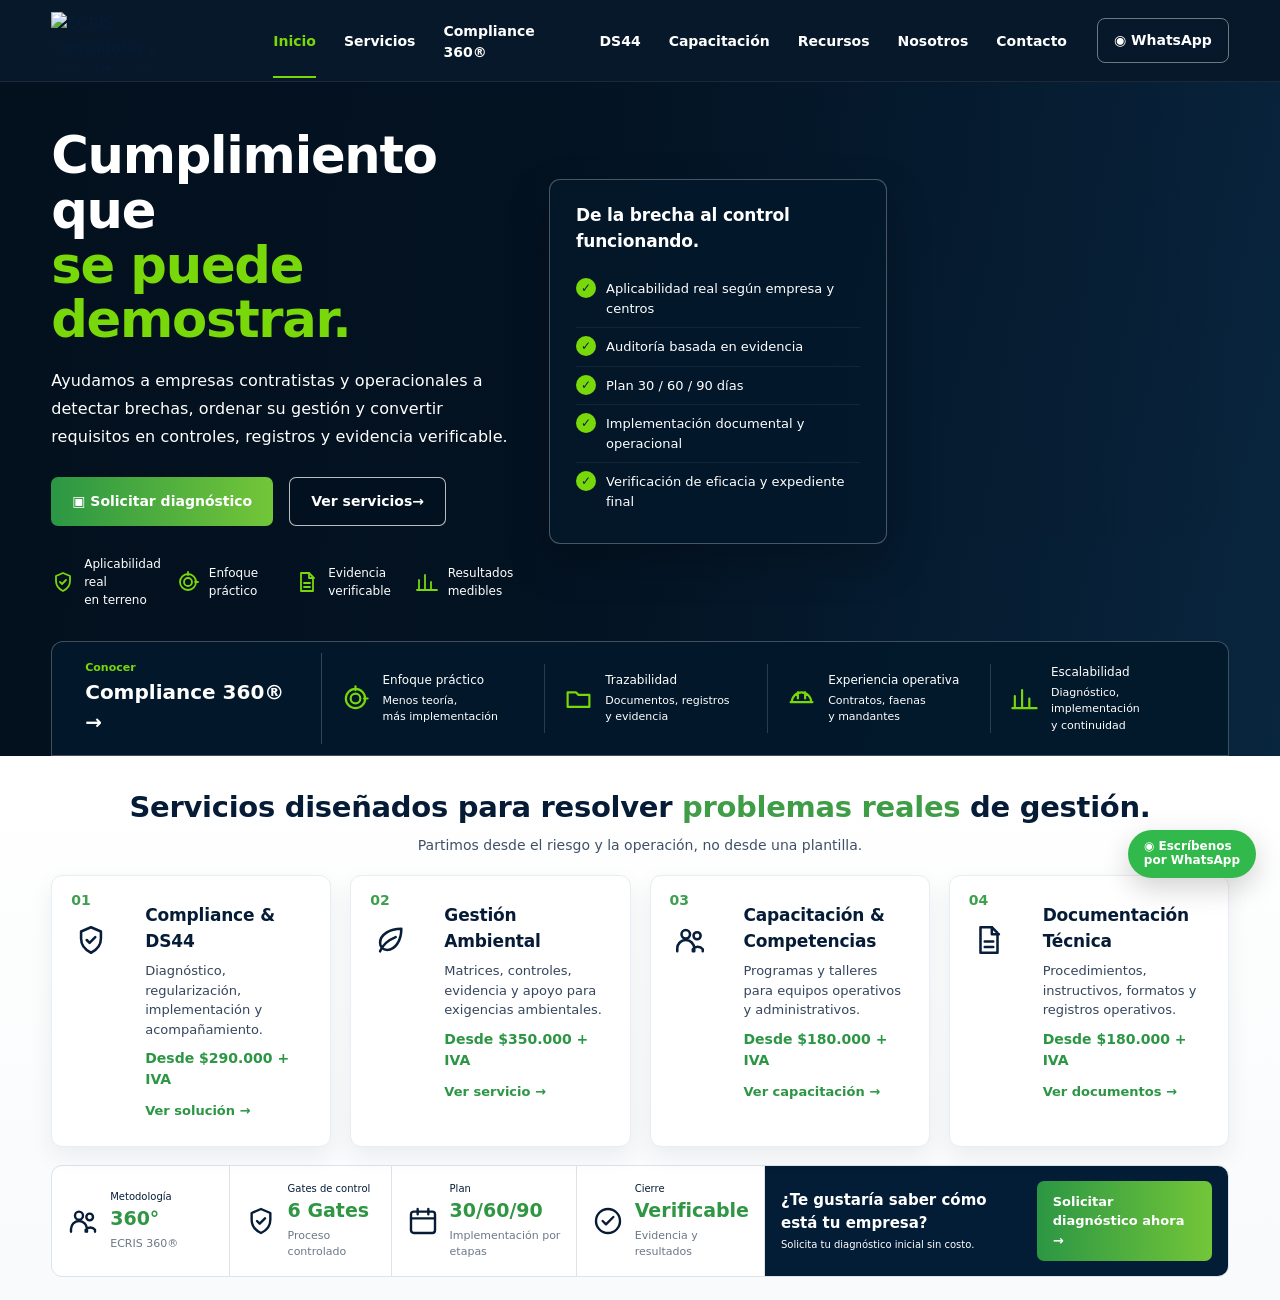
==== commit b9884014: "Suavizar tipografía de la portada" ====
--- a/index.html
+++ b/index.html
@@ -1 +1 @@
-<!doctype html><html lang="es"><head><meta charset="utf-8"><meta name="viewport" content="width=device-width,initial-scale=1"><title>ECRIS | Consultoría, Cumplimiento y Capacitación</title><meta name="description" content="ECRIS ayuda a empresas contratistas y operacionales a detectar brechas, ordenar su gestión y convertir requisitos en controles, registros y evidencia verificable."><meta name="robots" content="index,follow"><link rel="stylesheet" href="./assets/css/styles.css"><style>.site-header{height:82px;background:#06182a}.logo-link{width:205px}.logo-img.logo-white{width:150px;height:auto;max-height:58px;object-fit:contain;filter:none}.hero-approved{position:relative;overflow:hidden;background:linear-gradient(105deg,#05182b 0%,#061d34 53%,#0a2a45 100%);color:#fff;min-height:535px}.hero-approved:before{content:"";position:absolute;inset:0;background:linear-gradient(90deg,rgba(3,17,31,.98) 0%,rgba(3,17,31,.9) 40%,rgba(3,17,31,.44) 67%,rgba(3,17,31,.16) 100%);z-index:1}.hero-approved-grid{position:relative;z-index:3;display:grid;grid-template-columns:1.08fr .78fr .72fr;min-height:455px;align-items:center;gap:30px}.approved-copy{max-width:600px;padding:46px 0 32px}.approved-copy h1{font-size:clamp(46px,4vw,64px);line-height:1.04;margin:0 0 20px;color:#fff;letter-spacing:-.035em}.approved-copy h1 span{color:#78d80a}.approved-copy>p{font-size:16px;line-height:1.72;max-width:560px;color:#fff}.approved-benefits{max-width:620px}.hero-center{display:flex;justify-content:center}.approved-card{width:100%;max-width:380px;background:rgba(4,24,43,.84);border:1px solid rgba(255,255,255,.27);box-shadow:0 18px 44px rgba(0,0,0,.22)}.hero-photo-art{position:absolute;z-index:0;right:0;top:0;width:52%;height:455px;background-image:url("./assets/ecris-hero-field.webp");background-size:cover;background-position:center;overflow:hidden}.hero-photo-art>*{display:none}.mountains{position:absolute;left:-3%;right:0;bottom:0;height:55%;background:linear-gradient(145deg,transparent 0 10%,#1b3a4b 10% 20%,transparent 20% 27%,#29475a 27% 42%,transparent 42% 50%,#173344 50% 66%,transparent 66%),linear-gradient(25deg,#0f2939,#1c3a4c);opacity:.95}.tower{position:absolute;left:48%;top:34px;width:135px;height:350px;border-left:4px solid rgba(12,25,34,.85);border-right:4px solid rgba(12,25,34,.85);clip-path:polygon(42% 0,58% 0,72% 100%,28% 100%)}.tower:before,.tower:after{content:"";position:absolute;left:-50px;width:230px;height:2px;background:#142a37}.tower:before{top:85px}.tower:after{top:150px}.tower i{position:absolute;left:12%;width:76%;height:2px;background:#172e3c;transform:rotate(58deg);transform-origin:left}.tower i:nth-child(1){top:45px}.tower i:nth-child(2){top:95px}.tower i:nth-child(3){top:145px}.tower i:nth-child(4){top:205px}.tower i:nth-child(5){top:265px}.worker{position:absolute;bottom:-20px;width:150px;height:245px}.worker .body{position:absolute;left:18px;bottom:0;width:116px;height:182px;background:linear-gradient(90deg,#091724,#112839);border-radius:52px 52px 15px 15px}.worker .helmet{position:absolute;z-index:2;left:35px;top:16px;width:84px;height:55px;background:#eef1f2;border-radius:55px 55px 15px 15px;box-shadow:inset 0 -8px 0 #cfd4d7}.worker b{position:absolute;z-index:3;left:48px;top:108px;color:#fff;font-size:17px;font-weight:400;transform:rotate(-4deg)}.worker-one{right:195px;transform:scale(.92)}.worker-two{right:30px;transform:scale(1.05)}.approved-value{position:relative;z-index:5;margin-top:0;background:rgba(3,24,43,.96);border-radius:12px 12px 0 0}.approved-services{padding-top:30px}.service-grid{grid-template-columns:repeat(4,1fr)}.approved-results{grid-template-columns:1.15fr 1.05fr 1.2fr 1.15fr 3fr;margin-top:18px}.approved-results .result em{display:block;font-size:11px;font-style:normal;color:#6c7887;margin-top:3px}.approved-results .diagnostic-box{border-radius:0}.service-card{transition:.2s}.service-card:hover{transform:translateY(-4px);box-shadow:0 16px 36px rgba(0,17,38,.11)}@media(max-width:1180px){.hero-approved-grid{grid-template-columns:1fr .8fr}.hero-photo-art{width:55%;opacity:.55}.hero-center{grid-column:2}.approved-results{grid-template-columns:repeat(2,1fr)}.approved-results .diagnostic-box{grid-column:1/-1}.service-grid{grid-template-columns:repeat(2,1fr)}}@media(max-width:850px){.hero-approved-grid{grid-template-columns:1fr;min-height:auto}.hero-photo-art{width:100%;height:100%;opacity:.25}.approved-copy{padding-top:38px}.hero-center{grid-column:auto;justify-content:flex-start;padding-bottom:35px}.approved-card{max-width:520px}.approved-value{grid-template-columns:1fr 1fr}.worker-two{right:10px}.worker-one{right:150px}.logo-link{width:auto}.logo-img.logo-white{width:138px;max-height:53px}.service-grid{grid-template-columns:1fr}}@media(max-width:560px){.hero-approved{min-height:auto}.approved-copy h1{font-size:43px}.approved-value{grid-template-columns:1fr}.hero-photo-art{display:none}.approved-results{grid-template-columns:1fr}.approved-results .diagnostic-box{grid-column:auto}}</style></head><body><header class="site-header"><div class="container nav-wrap"><a class="logo-link" href="./index.html" aria-label="ECRIS Inicio"><img src="./assets/ecris-logo-original-white.webp" alt="ECRIS Consultoría y Capacitación" class="logo-img logo-white"></a><button class="menu-btn" aria-label="Abrir menú">☰</button><nav class="menu"><a class="active" href="./index.html">Inicio</a><a href="./servicios/">Servicios</a><a href="./compliance360.html">Compliance 360®</a><a href="./compliance360.html">DS44</a><a href="./capacitacion.html">Capacitación</a><a href="./recursos/">Recursos</a><a href="./nosotros.html">Nosotros</a><a href="./contacto.html">Contacto</a></nav><a class="wa-top" href="https://wa.me/56940083222?text=Hola%20ECRIS,%20quiero%20solicitar%20informaci%C3%B3n" target="_blank" rel="noopener"><span>◉</span> WhatsApp</a></div></header><main><section class="hero-approved"><div class="hero-photo-art" aria-hidden="true"><div class="mountains"></div><div class="tower"><i></i><i></i><i></i><i></i><i></i></div><div class="worker worker-one"><span class="helmet"></span><span class="body"></span><b>ECRIS</b></div><div class="worker worker-two"><span class="helmet"></span><span class="body"></span><b>ECRIS</b></div></div><div class="container hero-approved-grid"><div class="hero-copy approved-copy"><h1>Cumplimiento que<br><span>se puede demostrar.</span></h1><p>Ayudamos a empresas contratistas y operacionales a detectar brechas, ordenar su gestión y convertir requisitos en controles, registros y evidencia verificable.</p><div class="hero-actions"><a class="btn btn-green" href="https://wa.me/56940083222?text=Hola%20ECRIS,%20quiero%20solicitar%20un%20diagn%C3%B3stico" target="_blank" rel="noopener">▣ Solicitar diagnóstico</a><a class="btn btn-outline" href="./servicios/">Ver servicios <span>→</span></a></div><div class="micro-benefits approved-benefits"><div><b></b><span>Aplicabilidad real<br>en terreno</span></div><div><b></b><span>Enfoque<br>práctico</span></div><div><b></b><span>Evidencia<br>verificable</span></div><div><b></b><span>Resultados<br>medibles</span></div></div></div><div class="hero-center"><div class="control-card approved-card"><h3>De la brecha al control funcionando.</h3><ul><li>Aplicabilidad real según empresa y centros</li><li>Auditoría basada en evidencia</li><li>Plan 30 / 60 / 90 días</li><li>Implementación documental y operacional</li><li>Verificación de eficacia y expediente final</li></ul></div></div></div><div class="container value-bar approved-value"><a class="value-main" href="./compliance360.html"><small>Conocer</small><strong>Compliance 360® →</strong></a><div class="value-item"><span></span><div><strong>Enfoque práctico</strong><small>Menos teoría,<br>más implementación</small></div></div><div class="value-item"><span></span><div><strong>Trazabilidad</strong><small>Documentos, registros<br>y evidencia</small></div></div><div class="value-item"><span></span><div><strong>Experiencia operativa</strong><small>Contratos, faenas<br>y mandantes</small></div></div><div class="value-item"><span></span><div><strong>Escalabilidad</strong><small>Diagnóstico, implementación<br>y continuidad</small></div></div></div></section><section class="services-home approved-services"><div class="container"><div class="section-title"><h2>Servicios diseñados para resolver <span>problemas reales</span> de gestión.</h2><p>Partimos desde el riesgo y la operación, no desde una plantilla.</p></div><div class="service-grid"><article class="service-card"><span class="num">01</span><div class="service-icon"></div><div><h3>Compliance & DS44</h3><p>Diagnóstico, regularización, implementación y acompañamiento.</p><strong class="price-home">Desde $290.000 + IVA</strong><a href="./compliance360.html">Ver solución →</a></div></article><article class="service-card"><span class="num">02</span><div class="service-icon"></div><div><h3>Gestión Ambiental</h3><p>Matrices, controles, evidencia y apoyo para exigencias ambientales.</p><strong class="price-home">Desde $350.000 + IVA</strong><a href="./gestion-ambiental.html">Ver servicio →</a></div></article><article class="service-card"><span class="num">03</span><div class="service-icon"></div><div><h3>Capacitación & Competencias</h3><p>Programas y talleres para equipos operativos y administrativos.</p><strong class="price-home">Desde $180.000 + IVA</strong><a href="./capacitacion.html">Ver capacitación →</a></div></article><article class="service-card"><span class="num">04</span><div class="service-icon"></div><div><h3>Documentación Técnica</h3><p>Procedimientos, instructivos, formatos y registros operativos.</p><strong class="price-home">Desde $180.000 + IVA</strong><a href="./documentacion-tecnica.html">Ver documentos →</a></div></article></div><div class="results-row approved-results"><div class="result"><span></span><div><small>Metodología</small><strong>360°</strong><em>ECRIS 360®</em></div></div><div class="result"><span></span><div><small>Gates de control</small><strong>6 Gates</strong><em>Proceso controlado</em></div></div><div class="result"><span></span><div><small>Plan</small><strong>30/60/90</strong><em>Implementación por etapas</em></div></div><div class="result"><span></span><div><small>Cierre</small><strong>Verificable</strong><em>Evidencia y resultados</em></div></div><div class="diagnostic-box"><div><strong>¿Te gustaría saber cómo está tu empresa?</strong><small>Solicita tu diagnóstico inicial sin costo.</small></div><a class="btn btn-green small" href="https://wa.me/56940083222?text=Hola%20ECRIS,%20quiero%20solicitar%20el%20diagn%C3%B3stico%20inicial" target="_blank" rel="noopener">Solicitar diagnóstico ahora →</a></div></div></div></section></main><a class="wa-float" href="https://wa.me/56940083222?text=Hola%20ECRIS,%20quiero%20solicitar%20informaci%C3%B3n" target="_blank" rel="noopener"><span>◉</span> Escríbenos<br>por WhatsApp</a><script src="./assets/js/main.js"></script></body></html>+<!doctype html><html lang="es"><head><meta charset="utf-8"><meta name="viewport" content="width=device-width,initial-scale=1"><title>ECRIS | Consultoría, Cumplimiento y Capacitación</title><meta name="description" content="ECRIS ayuda a empresas contratistas y operacionales a detectar brechas, ordenar su gestión y convertir requisitos en controles, registros y evidencia verificable."><meta name="robots" content="index,follow"><link rel="stylesheet" href="./assets/css/styles.css"><style>.site-header{height:82px;background:#06182a}.logo-link{width:205px}.logo-img.logo-white{width:150px;height:auto;max-height:58px;object-fit:contain;filter:none}.hero-approved{position:relative;overflow:hidden;background:linear-gradient(105deg,#05182b 0%,#061d34 53%,#0a2a45 100%);color:#fff;min-height:535px}.hero-approved:before{content:"";position:absolute;inset:0;background:linear-gradient(90deg,rgba(3,17,31,.98) 0%,rgba(3,17,31,.9) 40%,rgba(3,17,31,.44) 67%,rgba(3,17,31,.16) 100%);z-index:1}.hero-approved-grid{position:relative;z-index:3;display:grid;grid-template-columns:1.08fr .78fr .72fr;min-height:455px;align-items:center;gap:30px}.approved-copy{max-width:600px;padding:46px 0 32px}.approved-copy h1{font-size:clamp(46px,4vw,64px);line-height:1.07;margin:0 0 20px;color:#fff;letter-spacing:-.025em;font-weight:700}.approved-copy h1 span{color:#78d80a;font-weight:650}.approved-copy>p{font-size:16px;line-height:1.75;max-width:560px;color:#fff;font-weight:400;letter-spacing:.005em}.approved-benefits{max-width:620px}.hero-center{display:flex;justify-content:center}.approved-card{width:100%;max-width:380px;background:rgba(4,24,43,.84);border:1px solid rgba(255,255,255,.27);box-shadow:0 18px 44px rgba(0,0,0,.22)}.hero-photo-art{position:absolute;z-index:0;right:0;top:0;width:52%;height:455px;background-image:url("./assets/ecris-hero-field.webp");background-size:cover;background-position:center;overflow:hidden}.hero-photo-art>*{display:none}.mountains{position:absolute;left:-3%;right:0;bottom:0;height:55%;background:linear-gradient(145deg,transparent 0 10%,#1b3a4b 10% 20%,transparent 20% 27%,#29475a 27% 42%,transparent 42% 50%,#173344 50% 66%,transparent 66%),linear-gradient(25deg,#0f2939,#1c3a4c);opacity:.95}.tower{position:absolute;left:48%;top:34px;width:135px;height:350px;border-left:4px solid rgba(12,25,34,.85);border-right:4px solid rgba(12,25,34,.85);clip-path:polygon(42% 0,58% 0,72% 100%,28% 100%)}.tower:before,.tower:after{content:"";position:absolute;left:-50px;width:230px;height:2px;background:#142a37}.tower:before{top:85px}.tower:after{top:150px}.tower i{position:absolute;left:12%;width:76%;height:2px;background:#172e3c;transform:rotate(58deg);transform-origin:left}.tower i:nth-child(1){top:45px}.tower i:nth-child(2){top:95px}.tower i:nth-child(3){top:145px}.tower i:nth-child(4){top:205px}.tower i:nth-child(5){top:265px}.worker{position:absolute;bottom:-20px;width:150px;height:245px}.worker .body{position:absolute;left:18px;bottom:0;width:116px;height:182px;background:linear-gradient(90deg,#091724,#112839);border-radius:52px 52px 15px 15px}.worker .helmet{position:absolute;z-index:2;left:35px;top:16px;width:84px;height:55px;background:#eef1f2;border-radius:55px 55px 15px 15px;box-shadow:inset 0 -8px 0 #cfd4d7}.worker b{position:absolute;z-index:3;left:48px;top:108px;color:#fff;font-size:17px;font-weight:400;transform:rotate(-4deg)}.worker-one{right:195px;transform:scale(.92)}.worker-two{right:30px;transform:scale(1.05)}.approved-value{position:relative;z-index:5;margin-top:0;background:rgba(3,24,43,.96);border-radius:12px 12px 0 0}.approved-services{padding-top:30px}.service-grid{grid-template-columns:repeat(4,1fr)}.approved-results{grid-template-columns:1.15fr 1.05fr 1.2fr 1.15fr 3fr;margin-top:18px}.approved-results .result em{display:block;font-size:11px;font-style:normal;color:#6c7887;margin-top:3px}.approved-results .diagnostic-box{border-radius:0}.approved-card h3,.section-title h2,.service-card h3{font-weight:650;letter-spacing:-.01em}.approved-card li,.service-card p,.value-item strong,.value-item small{font-weight:400}.value-main strong{font-weight:650}.service-card{transition:.2s}.service-card:hover{transform:translateY(-4px);box-shadow:0 16px 36px rgba(0,17,38,.11)}@media(max-width:1180px){.hero-approved-grid{grid-template-columns:1fr .8fr}.hero-photo-art{width:55%;opacity:.55}.hero-center{grid-column:2}.approved-results{grid-template-columns:repeat(2,1fr)}.approved-results .diagnostic-box{grid-column:1/-1}.service-grid{grid-template-columns:repeat(2,1fr)}}@media(max-width:850px){.hero-approved-grid{grid-template-columns:1fr;min-height:auto}.hero-photo-art{width:100%;height:100%;opacity:.25}.approved-copy{padding-top:38px}.hero-center{grid-column:auto;justify-content:flex-start;padding-bottom:35px}.approved-card{max-width:520px}.approved-value{grid-template-columns:1fr 1fr}.worker-two{right:10px}.worker-one{right:150px}.logo-link{width:auto}.logo-img.logo-white{width:138px;max-height:53px}.service-grid{grid-template-columns:1fr}}@media(max-width:560px){.hero-approved{min-height:auto}.approved-copy h1{font-size:43px}.approved-value{grid-template-columns:1fr}.hero-photo-art{display:none}.approved-results{grid-template-columns:1fr}.approved-results .diagnostic-box{grid-column:auto}}</style></head><body><header class="site-header"><div class="container nav-wrap"><a class="logo-link" href="./index.html" aria-label="ECRIS Inicio"><img src="./assets/ecris-logo-original-white.webp" alt="ECRIS Consultoría y Capacitación" class="logo-img logo-white"></a><button class="menu-btn" aria-label="Abrir menú">☰</button><nav class="menu"><a class="active" href="./index.html">Inicio</a><a href="./servicios/">Servicios</a><a href="./compliance360.html">Compliance 360®</a><a href="./compliance360.html">DS44</a><a href="./capacitacion.html">Capacitación</a><a href="./recursos/">Recursos</a><a href="./nosotros.html">Nosotros</a><a href="./contacto.html">Contacto</a></nav><a class="wa-top" href="https://wa.me/56940083222?text=Hola%20ECRIS,%20quiero%20solicitar%20informaci%C3%B3n" target="_blank" rel="noopener"><span>◉</span> WhatsApp</a></div></header><main><section class="hero-approved"><div class="hero-photo-art" aria-hidden="true"><div class="mountains"></div><div class="tower"><i></i><i></i><i></i><i></i><i></i></div><div class="worker worker-one"><span class="helmet"></span><span class="body"></span><b>ECRIS</b></div><div class="worker worker-two"><span class="helmet"></span><span class="body"></span><b>ECRIS</b></div></div><div class="container hero-approved-grid"><div class="hero-copy approved-copy"><h1>Cumplimiento que<br><span>se puede demostrar.</span></h1><p>Ayudamos a empresas contratistas y operacionales a detectar brechas, ordenar su gestión y convertir requisitos en controles, registros y evidencia verificable.</p><div class="hero-actions"><a class="btn btn-green" href="https://wa.me/56940083222?text=Hola%20ECRIS,%20quiero%20solicitar%20un%20diagn%C3%B3stico" target="_blank" rel="noopener">▣ Solicitar diagnóstico</a><a class="btn btn-outline" href="./servicios/">Ver servicios <span>→</span></a></div><div class="micro-benefits approved-benefits"><div><b></b><span>Aplicabilidad real<br>en terreno</span></div><div><b></b><span>Enfoque<br>práctico</span></div><div><b></b><span>Evidencia<br>verificable</span></div><div><b></b><span>Resultados<br>medibles</span></div></div></div><div class="hero-center"><div class="control-card approved-card"><h3>De la brecha al control funcionando.</h3><ul><li>Aplicabilidad real según empresa y centros</li><li>Auditoría basada en evidencia</li><li>Plan 30 / 60 / 90 días</li><li>Implementación documental y operacional</li><li>Verificación de eficacia y expediente final</li></ul></div></div></div><div class="container value-bar approved-value"><a class="value-main" href="./compliance360.html"><small>Conocer</small><strong>Compliance 360® →</strong></a><div class="value-item"><span></span><div><strong>Enfoque práctico</strong><small>Menos teoría,<br>más implementación</small></div></div><div class="value-item"><span></span><div><strong>Trazabilidad</strong><small>Documentos, registros<br>y evidencia</small></div></div><div class="value-item"><span></span><div><strong>Experiencia operativa</strong><small>Contratos, faenas<br>y mandantes</small></div></div><div class="value-item"><span></span><div><strong>Escalabilidad</strong><small>Diagnóstico, implementación<br>y continuidad</small></div></div></div></section><section class="services-home approved-services"><div class="container"><div class="section-title"><h2>Servicios diseñados para resolver <span>problemas reales</span> de gestión.</h2><p>Partimos desde el riesgo y la operación, no desde una plantilla.</p></div><div class="service-grid"><article class="service-card"><span class="num">01</span><div class="service-icon"></div><div><h3>Compliance & DS44</h3><p>Diagnóstico, regularización, implementación y acompañamiento.</p><strong class="price-home">Desde $290.000 + IVA</strong><a href="./compliance360.html">Ver solución →</a></div></article><article class="service-card"><span class="num">02</span><div class="service-icon"></div><div><h3>Gestión Ambiental</h3><p>Matrices, controles, evidencia y apoyo para exigencias ambientales.</p><strong class="price-home">Desde $350.000 + IVA</strong><a href="./gestion-ambiental.html">Ver servicio →</a></div></article><article class="service-card"><span class="num">03</span><div class="service-icon"></div><div><h3>Capacitación & Competencias</h3><p>Programas y talleres para equipos operativos y administrativos.</p><strong class="price-home">Desde $180.000 + IVA</strong><a href="./capacitacion.html">Ver capacitación →</a></div></article><article class="service-card"><span class="num">04</span><div class="service-icon"></div><div><h3>Documentación Técnica</h3><p>Procedimientos, instructivos, formatos y registros operativos.</p><strong class="price-home">Desde $180.000 + IVA</strong><a href="./documentacion-tecnica.html">Ver documentos →</a></div></article></div><div class="results-row approved-results"><div class="result"><span></span><div><small>Metodología</small><strong>360°</strong><em>ECRIS 360®</em></div></div><div class="result"><span></span><div><small>Gates de control</small><strong>6 Gates</strong><em>Proceso controlado</em></div></div><div class="result"><span></span><div><small>Plan</small><strong>30/60/90</strong><em>Implementación por etapas</em></div></div><div class="result"><span></span><div><small>Cierre</small><strong>Verificable</strong><em>Evidencia y resultados</em></div></div><div class="diagnostic-box"><div><strong>¿Te gustaría saber cómo está tu empresa?</strong><small>Solicita tu diagnóstico inicial sin costo.</small></div><a class="btn btn-green small" href="https://wa.me/56940083222?text=Hola%20ECRIS,%20quiero%20solicitar%20el%20diagn%C3%B3stico%20inicial" target="_blank" rel="noopener">Solicitar diagnóstico ahora →</a></div></div></div></section></main><a class="wa-float" href="https://wa.me/56940083222?text=Hola%20ECRIS,%20quiero%20solicitar%20informaci%C3%B3n" target="_blank" rel="noopener"><span>◉</span> Escríbenos<br>por WhatsApp</a><script src="./assets/js/main.js"></script></body></html>
